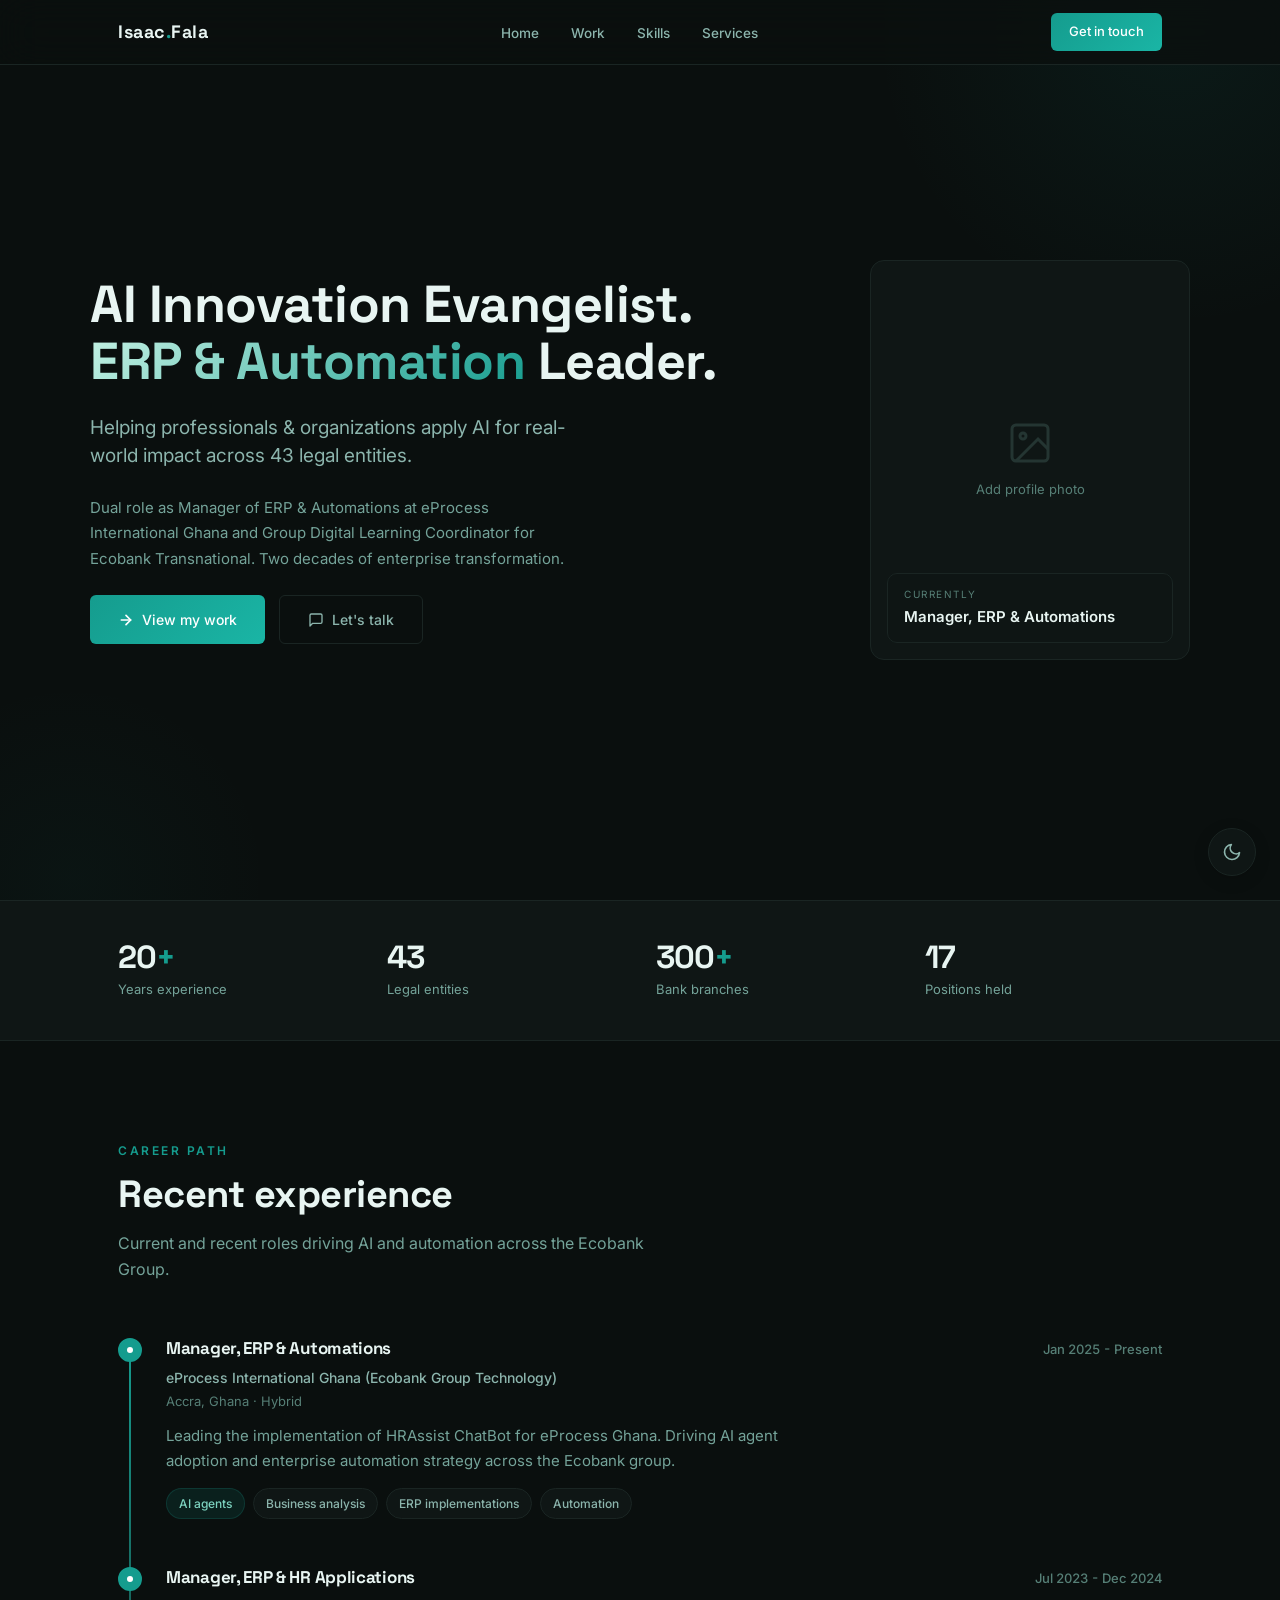
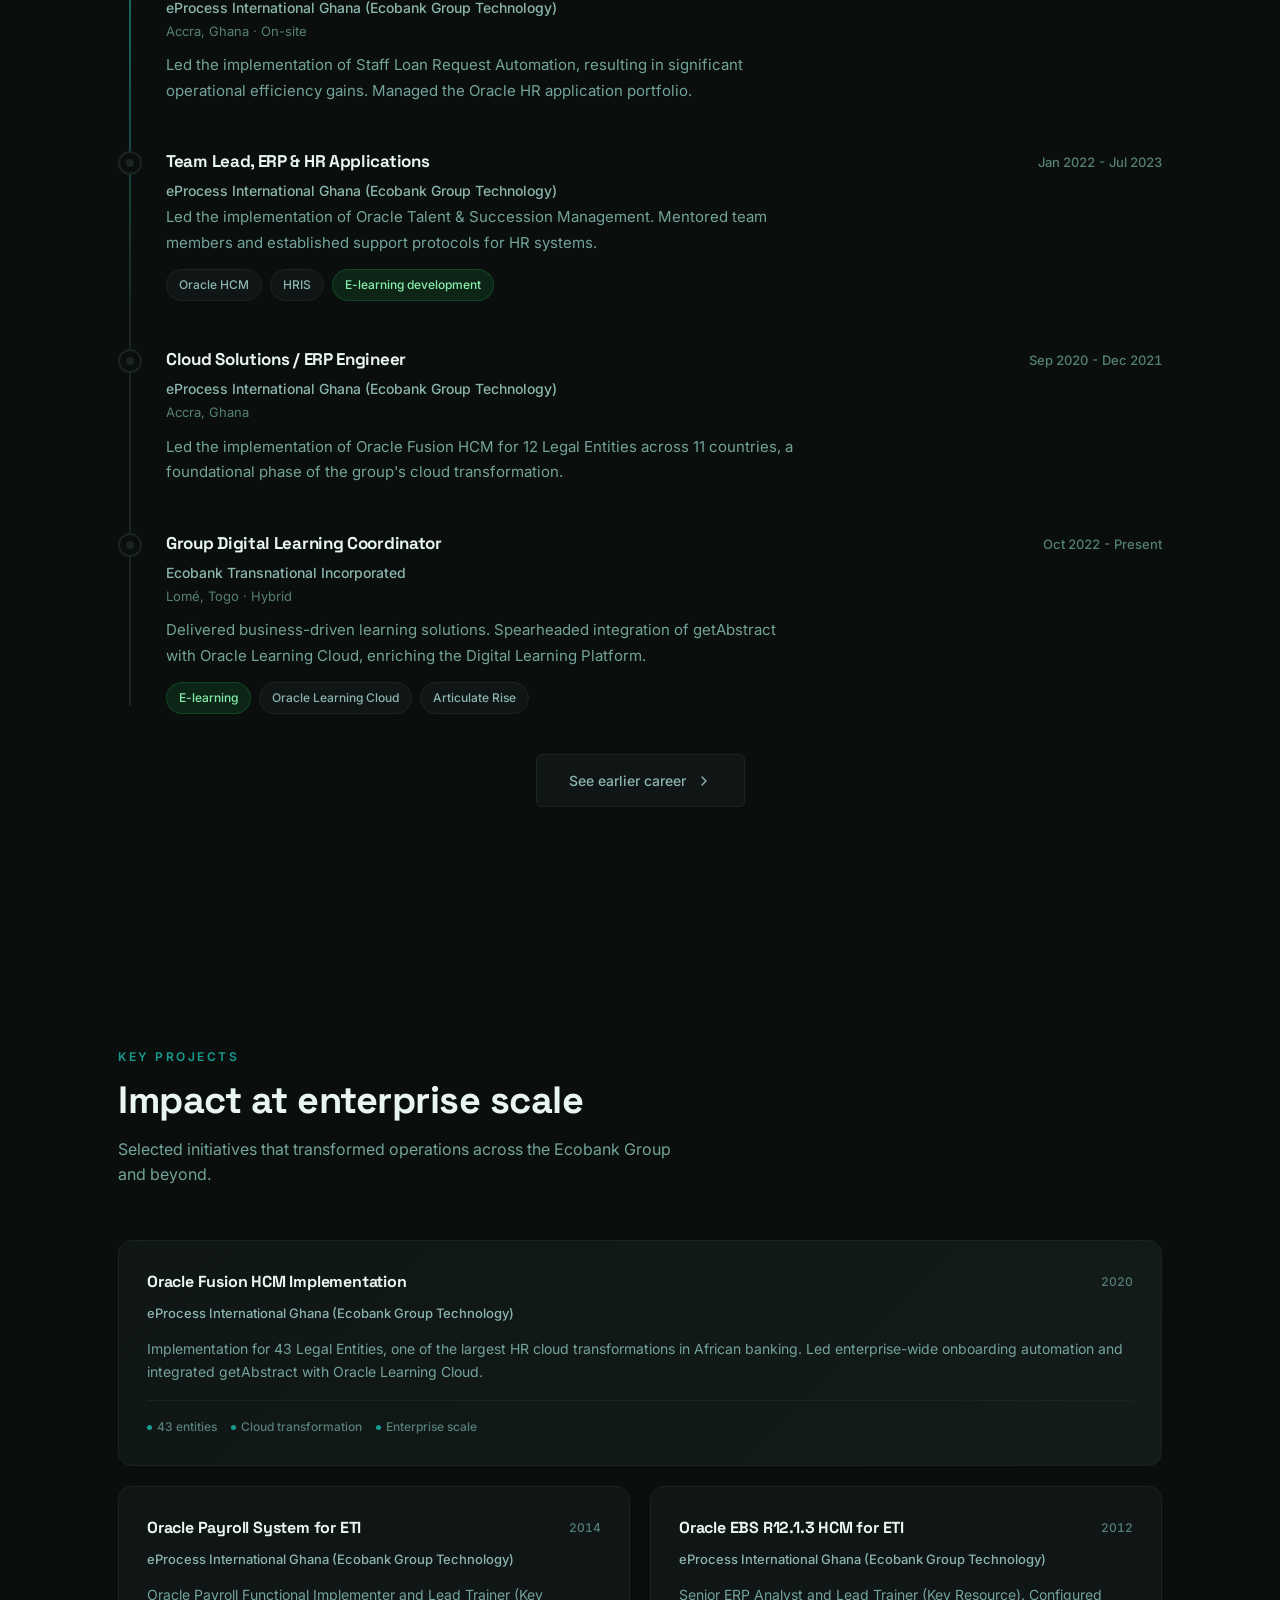
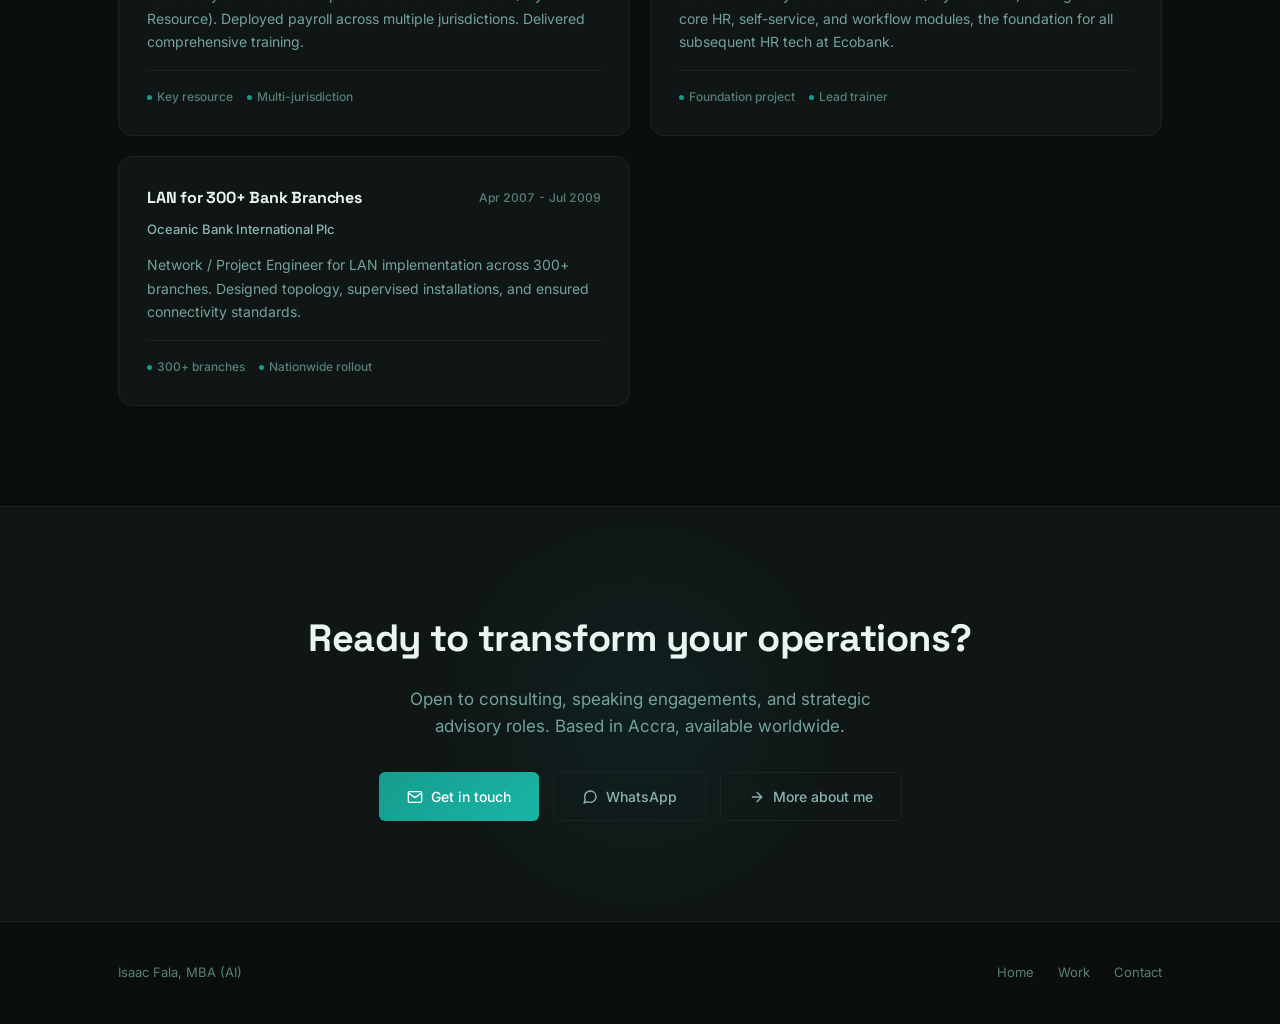
==== index.html @ 9ccac043 "Polish content and design for pitch draft - Reword two LinkedIn-copied skill descriptions into natur" ====
<!DOCTYPE html>
<html lang="en">
<head>
  <meta charset="UTF-8">
  <meta name="viewport" content="width=device-width, initial-scale=1.0">
  <title>Isaac Fala | AI Innovation Evangelist</title>
  <link rel="icon" href="favicon.svg" type="image/svg+xml">
  <!-- Sharing / preview tags (WhatsApp, LinkedIn, etc.) -->
  <meta name="description" content="Isaac Fala — AI Innovation Evangelist and ERP & Automation leader helping professionals and organizations apply AI for real-world impact across 43 legal entities at the Ecobank Group.">
  <meta property="og:type" content="website">
  <meta property="og:title" content="Isaac Fala — AI Innovation Evangelist & ERP Leader">
  <meta property="og:description" content="Two decades of enterprise transformation. Helping professionals and organizations apply AI for real-world impact across the Ecobank Group.">
  <meta property="og:image" content="profile.jpg">
  <meta name="twitter:card" content="summary_large_image">
  <link rel="preconnect" href="https://fonts.googleapis.com">
  <link rel="preconnect" href="https://fonts.gstatic.com" crossorigin>
  <link href="https://fonts.googleapis.com/css2?family=Inter:wght@400;500;600&family=Space+Grotesk:wght@500;600;700&display=swap" rel="stylesheet">
  <link rel="stylesheet" href="styles.css">
</head>
<body class="page-home">
  <!-- THEME TOGGLE -->
  <button class="theme-toggle" id="themeToggle" aria-label="Toggle theme">
    <svg id="moonIcon" viewBox="0 0 24 24" fill="none" stroke="currentColor" stroke-width="2" stroke-linecap="round" stroke-linejoin="round"><path d="M21 12.79A9 9 0 1 1 11.21 3 7 7 0 0 0 21 12.79z"/></svg>
    <svg id="sunIcon" style="display:none" viewBox="0 0 24 24" fill="none" stroke="currentColor" stroke-width="2" stroke-linecap="round" stroke-linejoin="round"><circle cx="12" cy="12" r="5"/><line x1="12" y1="1" x2="12" y2="3"/><line x1="12" y1="21" x2="12" y2="23"/><line x1="4.22" y1="4.22" x2="5.64" y2="5.64"/><line x1="18.36" y1="18.36" x2="19.78" y2="19.78"/><line x1="1" y1="12" x2="3" y2="12"/><line x1="21" y1="12" x2="23" y2="12"/><line x1="4.22" y1="19.78" x2="5.64" y2="18.36"/><line x1="18.36" y1="5.64" x2="19.78" y2="4.22"/></svg>
  </button>
  <!-- NAV -->
  <nav>
    <div class="nav-inner">
      <a href="index.html" class="nav-logo">Isaac<span>.</span>Fala</a>
      <ul class="nav-links" id="navLinks">
        <li><a href="index.html">Home</a></li>
        <li><a href="work.html">Work</a></li>
        <li><a href="work.html#skills">Skills</a></li>
        <li><a href="work.html#services">Services</a></li>
      </ul>
      <a href="mailto:falaisaac@gmail.com" class="nav-cta">Get in touch</a>
        <button class="nav-toggle" id="navToggle" aria-label="Menu" aria-expanded="false" aria-controls="navLinks">
          <svg class="icon-open" viewBox="0 0 24 24" fill="none" stroke="currentColor" stroke-width="2" stroke-linecap="round" stroke-linejoin="round"><line x1="3" y1="6" x2="21" y2="6"/><line x1="3" y1="12" x2="21" y2="12"/><line x1="3" y1="18" x2="21" y2="18"/></svg>
          <svg class="icon-close" viewBox="0 0 24 24" fill="none" stroke="currentColor" stroke-width="2" stroke-linecap="round" stroke-linejoin="round"><line x1="18" y1="6" x2="6" y2="18"/><line x1="6" y1="6" x2="18" y2="18"/></svg>
        </button>
    </div>
  </nav>
  <!-- HERO -->
  <section class="hero" id="about">
    <div class="hero-inner">
      <div class="hero-left">
        <h1>AI Innovation Evangelist.<br><span class="accent">ERP &amp; Automation</span> Leader.</h1>
        <p class="hero-subtitle">Helping professionals &amp; organizations apply AI for real-world impact across 43 legal entities.</p>
        <p class="hero-desc">Dual role as Manager of ERP &amp; Automations at eProcess International Ghana and Group Digital Learning Coordinator for Ecobank Transnational. Two decades of enterprise transformation.</p>
        <div class="hero-cta-row">
          <a href="work.html" class="btn-primary">
            <svg width="16" height="16" viewBox="0 0 24 24" fill="none" stroke="currentColor" stroke-width="2.5" stroke-linecap="round" stroke-linejoin="round"><path d="M5 12h14"/><path d="m12 5 7 7-7 7"/></svg>
            View my work
          </a>
          <a href="mailto:falaisaac@gmail.com" class="btn-secondary">
            <svg width="16" height="16" viewBox="0 0 24 24" fill="none" stroke="currentColor" stroke-width="2" stroke-linecap="round" stroke-linejoin="round"><path d="M21 15a2 2 0 0 1-2 2H7l-4 4V5a2 2 0 0 1 2-2h14a2 2 0 0 1 2 2z"/></svg>
            Let's talk
          </a>
        </div>
      </div>
      <div class="hero-right">
        <div class="hero-img-frame">
          <div class="hero-img-placeholder">
            <svg viewBox="0 0 24 24" fill="none" stroke="currentColor" stroke-width="1.5"><rect x="3" y="3" width="18" height="18" rx="2"/><circle cx="8.5" cy="8.5" r="1.5"/><path d="M21 15l-5-5L5 21"/></svg>
            <span>Add profile photo</span>
          </div>
          <div class="hero-img-badge">
            <div class="label">Currently</div>
            <div class="value">Manager, ERP &amp; Automations</div>
          </div>
        </div>
      </div>
    </div>
  </section>
  <!-- STATS -->
  <div class="stats-strip">
    <div class="stats-inner">
      <div class="stat-item">
        <div class="stat-value">20<span class="plus">+</span></div>
        <div class="stat-label">Years experience</div>
      </div>
      <div class="stat-item">
        <div class="stat-value">43</div>
        <div class="stat-label">Legal entities</div>
      </div>
      <div class="stat-item">
        <div class="stat-value">300<span class="plus">+</span></div>
        <div class="stat-label">Bank branches</div>
      </div>
      <div class="stat-item">
        <div class="stat-value">17</div>
        <div class="stat-label">Positions held</div>
      </div>
    </div>
  </div>
  <!-- EXPERIENCE (First Half) -->
  <section class="section" id="experience">
    <div class="section-header reveal">
      <div class="section-eyebrow">Career Path</div>
      <h2 class="section-title">Recent experience</h2>
      <p class="section-desc">Current and recent roles driving AI and automation across the Ecobank Group.</p>
    </div>
    <div class="timeline-wrap reveal">
      <div class="timeline-line"></div>
      <div class="timeline-item active">
        <div class="timeline-dot"></div>
        <div class="timeline-header">
          <span class="timeline-role">Manager, ERP &amp; Automations</span>
          <span class="timeline-date">Jan 2025 - Present</span>
        </div>
        <div class="timeline-org">eProcess International Ghana (Ecobank Group Technology)</div>
        <div class="timeline-location">Accra, Ghana · Hybrid</div>
        <div class="timeline-body">Leading the implementation of HRAssist ChatBot for eProcess Ghana. Driving AI agent adoption and enterprise automation strategy across the Ecobank group.</div>
        <div class="timeline-tags">
          <span class="tag tag-accent">AI agents</span>
          <span class="tag">Business analysis</span>
          <span class="tag">ERP implementations</span>
          <span class="tag">Automation</span>
        </div>
      </div>
      <div class="timeline-item active">
        <div class="timeline-dot"></div>
        <div class="timeline-header">
          <span class="timeline-role">Manager, ERP &amp; HR Applications</span>
          <span class="timeline-date">Jul 2023 - Dec 2024</span>
        </div>
        <div class="timeline-org">eProcess International Ghana (Ecobank Group Technology)</div>
        <div class="timeline-location">Accra, Ghana · On-site</div>
        <div class="timeline-body">Led the implementation of Staff Loan Request Automation, resulting in significant operational efficiency gains. Managed the Oracle HR application portfolio.</div>
      </div>
      <div class="timeline-item">
        <div class="timeline-dot"></div>
        <div class="timeline-header">
          <span class="timeline-role">Team Lead, ERP &amp; HR Applications</span>
          <span class="timeline-date">Jan 2022 - Jul 2023</span>
        </div>
        <div class="timeline-org">eProcess International Ghana (Ecobank Group Technology)</div>
        <div class="timeline-body">Led the implementation of Oracle Talent &amp; Succession Management. Mentored team members and established support protocols for HR systems.</div>
        <div class="timeline-tags">
          <span class="tag">Oracle HCM</span>
          <span class="tag">HRIS</span>
          <span class="tag tag-green">E-learning development</span>
        </div>
      </div>
      <div class="timeline-item">
        <div class="timeline-dot"></div>
        <div class="timeline-header">
          <span class="timeline-role">Cloud Solutions / ERP Engineer</span>
          <span class="timeline-date">Sep 2020 - Dec 2021</span>
        </div>
        <div class="timeline-org">eProcess International Ghana (Ecobank Group Technology)</div>
        <div class="timeline-location">Accra, Ghana</div>
        <div class="timeline-body">Led the implementation of Oracle Fusion HCM for 12 Legal Entities across 11 countries, a foundational phase of the group's cloud transformation.</div>
      </div>
      <div class="timeline-item">
        <div class="timeline-dot"></div>
        <div class="timeline-header">
          <span class="timeline-role">Group Digital Learning Coordinator</span>
          <span class="timeline-date">Oct 2022 - Present</span>
        </div>
        <div class="timeline-org">Ecobank Transnational Incorporated</div>
        <div class="timeline-location">Lomé, Togo · Hybrid</div>
        <div class="timeline-body">Delivered business-driven learning solutions. Spearheaded integration of getAbstract with Oracle Learning Cloud, enriching the Digital Learning Platform.</div>
        <div class="timeline-tags">
          <span class="tag tag-green">E-learning</span>
          <span class="tag">Oracle Learning Cloud</span>
          <span class="tag">Articulate Rise</span>
        </div>
      </div>
    </div>
    <div class="page-nav">
      <a href="work.html#experience">
        See earlier career
        <svg width="16" height="16" viewBox="0 0 24 24" fill="none" stroke="currentColor" stroke-width="2" stroke-linecap="round" stroke-linejoin="round"><path d="m9 18 6-6-6-6"/></svg>
      </a>
    </div>
  </section>
  <!-- PROJECTS -->
  <section class="section" id="projects">
    <div class="section-header reveal">
      <div class="section-eyebrow">Key Projects</div>
      <h2 class="section-title">Impact at enterprise scale</h2>
      <p class="section-desc">Selected initiatives that transformed operations across the Ecobank Group and beyond.</p>
    </div>
    <div class="projects-grid">
      <div class="project-card featured reveal">
        <div class="project-header">
          <span class="project-title">Oracle Fusion HCM Implementation</span>
          <span class="project-date">2020</span>
        </div>
        <div class="project-org">eProcess International Ghana (Ecobank Group Technology)</div>
        <div class="project-desc">Implementation for 43 Legal Entities, one of the largest HR cloud transformations in African banking. Led enterprise-wide onboarding automation and integrated getAbstract with Oracle Learning Cloud.</div>
        <div class="project-meta">
          <span><span class="project-meta-dot"></span>43 entities</span>
          <span><span class="project-meta-dot"></span>Cloud transformation</span>
          <span><span class="project-meta-dot"></span>Enterprise scale</span>
        </div>
      </div>
      <div class="project-card reveal">
        <div class="project-header">
          <span class="project-title">Oracle Payroll System for ETI</span>
          <span class="project-date">2014</span>
        </div>
        <div class="project-org">eProcess International Ghana (Ecobank Group Technology)</div>
        <div class="project-desc">Oracle Payroll Functional Implementer and Lead Trainer (Key Resource). Deployed payroll across multiple jurisdictions. Delivered comprehensive training.</div>
        <div class="project-meta">
          <span><span class="project-meta-dot"></span>Key resource</span>
          <span><span class="project-meta-dot"></span>Multi-jurisdiction</span>
        </div>
      </div>
      <div class="project-card reveal">
        <div class="project-header">
          <span class="project-title">Oracle EBS R12.1.3 HCM for ETI</span>
          <span class="project-date">2012</span>
        </div>
        <div class="project-org">eProcess International Ghana (Ecobank Group Technology)</div>
        <div class="project-desc">Senior ERP Analyst and Lead Trainer (Key Resource). Configured core HR, self-service, and workflow modules, the foundation for all subsequent HR tech at Ecobank.</div>
        <div class="project-meta">
          <span><span class="project-meta-dot"></span>Foundation project</span>
          <span><span class="project-meta-dot"></span>Lead trainer</span>
        </div>
      </div>
      <div class="project-card reveal">
        <div class="project-header">
          <span class="project-title">LAN for 300+ Bank Branches</span>
          <span class="project-date">Apr 2007 - Jul 2009</span>
        </div>
        <div class="project-org">Oceanic Bank International Plc</div>
        <div class="project-desc">Network / Project Engineer for LAN implementation across 300+ branches. Designed topology, supervised installations, and ensured connectivity standards.</div>
        <div class="project-meta">
          <span><span class="project-meta-dot"></span>300+ branches</span>
          <span><span class="project-meta-dot"></span>Nationwide rollout</span>
        </div>
      </div>
    </div>
  </section>
  <!-- CTA -->
  <section class="cta-section" id="contact">
    <div class="cta-inner">
      <h2 class="cta-title reveal">Ready to transform your operations?</h2>
      <p class="cta-desc reveal">Open to consulting, speaking engagements, and strategic advisory roles. Based in Accra, available worldwide.</p>
      <div class="hero-cta-row" style="justify-content: center;">
        <a href="mailto:falaisaac@gmail.com" class="btn-primary reveal">
          <svg width="16" height="16" viewBox="0 0 24 24" fill="none" stroke="currentColor" stroke-width="2" stroke-linecap="round" stroke-linejoin="round"><path d="M4 4h16c1.1 0 2 .9 2 2v12c0 1.1-.9 2-2 2H4c-1.1 0-2-.9-2-2V6c0-1.1.9-2 2-2z"/><polyline points="22,6 12,13 2,6"/></svg>
          Get in touch
        </a>
        <a href="https://wa.me/233542751938" target="_blank" rel="noopener" class="btn-secondary reveal">
          <svg width="16" height="16" viewBox="0 0 24 24" fill="none" stroke="currentColor" stroke-width="2" stroke-linecap="round" stroke-linejoin="round"><path d="M21 11.5a8.38 8.38 0 0 1-.9 3.8 8.5 8.5 0 0 1-7.6 4.7 8.38 8.38 0 0 1-3.8-.9L3 21l1.9-5.7a8.38 8.38 0 0 1-.9-3.8 8.5 8.5 0 0 1 4.7-7.6 8.38 8.38 0 0 1 3.8-.9h.5a8.48 8.48 0 0 1 8 8v.5z"/></svg>
          WhatsApp
        </a>
        <a href="work.html" class="btn-secondary reveal">
          <svg width="16" height="16" viewBox="0 0 24 24" fill="none" stroke="currentColor" stroke-width="2" stroke-linecap="round" stroke-linejoin="round"><path d="M5 12h14"/><path d="m12 5 7 7-7 7"/></svg>
          More about me
        </a>
      </div>
    </div>
  </section>
  <!-- FOOTER -->
  <footer>
    <span>Isaac Fala, MBA (AI)</span>
    <div class="footer-links">
      <a href="index.html">Home</a>
      <a href="work.html">Work</a>
      <a href="mailto:falaisaac@gmail.com">Contact</a>
    </div>
  </footer>
  <script>
    // Theme toggle
    const themeToggle = document.getElementById('themeToggle');
    const moonIcon = document.getElementById('moonIcon');
    const sunIcon = document.getElementById('sunIcon');
    const savedTheme = localStorage.getItem('theme') || 'dark';
    document.documentElement.setAttribute('data-theme', savedTheme);
    if (savedTheme === 'light') {
      moonIcon.style.display = 'none';
      sunIcon.style.display = 'block';
    }
    themeToggle.addEventListener('click', () => {
      const current = document.documentElement.getAttribute('data-theme');
      const next = current === 'dark' ? 'light' : 'dark';
      document.documentElement.setAttribute('data-theme', next);
      localStorage.setItem('theme', next);
      if (next === 'light') {
        moonIcon.style.display = 'none';
        sunIcon.style.display = 'block';
      } else {
        moonIcon.style.display = 'block';
        sunIcon.style.display = 'none';
      }
    });
    // Mobile menu toggle
    const navToggle = document.getElementById('navToggle');
    const navLinks = document.getElementById('navLinks');
    navToggle.addEventListener('click', () => {
      const open = navLinks.classList.toggle('open');
      navToggle.setAttribute('aria-expanded', open ? 'true' : 'false');
    });
    // Close the menu after tapping a link
    navLinks.querySelectorAll('a').forEach(a => a.addEventListener('click', () => {
      navLinks.classList.remove('open');
      navToggle.setAttribute('aria-expanded', 'false');
    }));
    // Scroll reveal
    const observer = new IntersectionObserver((entries) => {
      entries.forEach(entry => { if (entry.isIntersecting) entry.target.classList.add('visible'); });
    }, { threshold: 0.1, rootMargin: '0px 0px -40px 0px' });
    document.querySelectorAll('.reveal').forEach(el => observer.observe(el));
  </script>
</body>
</html>
---- styles.css ----
/* =========================================================
   Isaac Fala Portfolio — shared stylesheet
   Linked by both index.html and work.html.
   Page-specific differences are scoped with the body classes
   .page-home and .page-work.
   ========================================================= */

/* ----- Heading font ----------------------------------------
   Headings use 'Space Grotesk', loaded reliably from Google
   Fonts via the <link> in each page's <head>. Falls back to
   Inter, then the system sans-serif, if it ever fails to load. */

:root {
  --bg: #0a0f0e;
  --surface: #0f1615;
  --surface-elevated: #131c1a;
  --border: #1a2523;
  --border-hover: #243330;
  --text-primary: #e8f5f2;
  --text-secondary: #8cb5ad;
  --text-tertiary: #74a399;
  --text-muted: #567f76;
  --accent: #159C8E;
  --accent-light: #C5F2E4;
  --accent-soft: rgba(21, 156, 142, 0.12);
  --accent-glow: rgba(21, 156, 142, 0.08);
  --green: #22c55e;
  --green-soft: rgba(34, 197, 94, 0.12);
  --radius-sm: 6px;
  --radius-md: 10px;
  --radius-lg: 14px;
  --transition: 200ms cubic-bezier(0.4, 0, 0.2, 1);
}
[data-theme="light"] {
  --bg: #f5f7f6;
  --surface: #ffffff;
  --surface-elevated: #f0f4f3;
  --border: #d5e0dd;
  --border-hover: #b8ccc7;
  --text-primary: #0d1f1c;
  --text-secondary: #3a5c55;
  --text-tertiary: #5a8a80;
  --text-muted: #8cb5ad;
  --accent: #0d7a6e;
  --accent-light: #159C8E;
  --accent-soft: rgba(13, 122, 110, 0.08);
  --accent-glow: rgba(13, 122, 110, 0.06);
  --green: #16a34a;
  --green-soft: rgba(22, 163, 74, 0.08);
}
* { margin: 0; padding: 0; box-sizing: border-box; }
html { scroll-behavior: smooth; }
body {
  font-family: 'Inter', -apple-system, BlinkMacSystemFont, sans-serif;
  background: var(--bg);
  color: var(--text-primary);
  line-height: 1.65;
  -webkit-font-smoothing: antialiased;
  overflow-x: hidden;
  transition: background var(--transition), color var(--transition);
}

/* ===== THEME TOGGLE ===== */
.theme-toggle {
  position: fixed;
  bottom: 24px;
  right: 24px;
  z-index: 200;
  width: 48px;
  height: 48px;
  border-radius: 50%;
  background: var(--surface);
  border: 1px solid var(--border);
  color: var(--text-secondary);
  cursor: pointer;
  display: flex;
  align-items: center;
  justify-content: center;
  transition: all var(--transition);
  box-shadow: 0 4px 16px rgba(0,0,0,0.15);
}
.theme-toggle:hover {
  border-color: var(--accent);
  color: var(--accent);
  transform: scale(1.05);
}
.theme-toggle svg { width: 20px; height: 20px; }

/* ===== NAV ===== */
nav {
  position: fixed;
  top: 0; left: 0; right: 0;
  z-index: 100;
  backdrop-filter: blur(20px);
  background: rgba(10, 15, 14, 0.8);
  border-bottom: 1px solid var(--border);
  transition: background var(--transition), border-color var(--transition);
}
[data-theme="light"] nav { background: rgba(245, 247, 246, 0.85); }
.nav-inner {
  max-width: 1100px;
  margin: 0 auto;
  padding: 0 28px;
  height: 64px;
  display: flex;
  align-items: center;
  justify-content: space-between;
}
.nav-logo {
  font-family: 'Space Grotesk', 'Inter', sans-serif;
  font-weight: 700;
  font-size: 18px;
  letter-spacing: 0.5px;
  color: var(--text-primary);
  text-decoration: none;
}
.nav-logo span { color: var(--accent); }
.nav-links {
  display: flex;
  gap: 32px;
  list-style: none;
}
.nav-links a {
  font-size: 13.5px;
  font-weight: 500;
  color: var(--text-secondary);
  text-decoration: none;
  transition: color var(--transition);
  position: relative;
}
.nav-links a:hover { color: var(--text-primary); }
.nav-links a::after {
  content: '';
  position: absolute;
  bottom: -4px; left: 0;
  width: 0; height: 1.5px;
  background: var(--accent);
  transition: width var(--transition);
}
.nav-links a:hover::after { width: 100%; }
.nav-cta {
  padding: 8px 18px;
  border-radius: var(--radius-sm);
  background: linear-gradient(135deg, var(--accent) 0%, #1ab5a5 100%);
  color: white;
  font-size: 13px;
  font-weight: 500;
  text-decoration: none;
  transition: all var(--transition);
  border: none;
  cursor: pointer;
}
.nav-cta:hover {
  transform: translateY(-1px);
  box-shadow: 0 4px 16px rgba(21, 156, 142, 0.3);
}
/* Hamburger button — hidden on desktop, shown on mobile */
.nav-toggle {
  display: none;
  width: 40px;
  height: 40px;
  border-radius: var(--radius-sm);
  background: transparent;
  border: 1px solid var(--border);
  color: var(--text-secondary);
  cursor: pointer;
  align-items: center;
  justify-content: center;
  transition: all var(--transition);
}
.nav-toggle:hover { border-color: var(--accent); color: var(--accent); }
.nav-toggle svg { width: 20px; height: 20px; }
.nav-toggle .icon-close { display: none; }
.nav-toggle[aria-expanded="true"] .icon-open { display: none; }
.nav-toggle[aria-expanded="true"] .icon-close { display: block; }

/* ===== HERO (home only) ===== */
.hero {
  min-height: 100vh;
  display: flex;
  align-items: center;
  padding: 100px 28px 80px;
  position: relative;
  overflow: hidden;
}
.hero::before {
  content: '';
  position: absolute;
  top: -30%; right: -15%;
  width: 600px; height: 600px;
  background: radial-gradient(circle, var(--accent-glow) 0%, transparent 70%);
  pointer-events: none;
}
.hero::after {
  content: '';
  position: absolute;
  bottom: -20%; left: -10%;
  width: 400px; height: 400px;
  background: radial-gradient(circle, rgba(21,156,142,0.04) 0%, transparent 70%);
  pointer-events: none;
}
.hero-inner {
  max-width: 1100px;
  margin: 0 auto;
  width: 100%;
  display: grid;
  grid-template-columns: 1fr 320px;
  gap: 64px;
  align-items: center;
  position: relative;
  z-index: 1;
}
.hero-left {
  display: flex;
  flex-direction: column;
  gap: 24px;
  min-width: 0;
}
.hero h1 {
  font-family: 'Space Grotesk', 'Inter', sans-serif;
  font-size: clamp(32px, 4.5vw, 52px);
  font-weight: 700;
  line-height: 1.1;
  letter-spacing: -0.5px;
  color: var(--text-primary);
  word-break: break-word;
}
.hero h1 .accent {
  background: linear-gradient(135deg, var(--accent-light) 0%, var(--accent) 100%);
  -webkit-background-clip: text;
  -webkit-text-fill-color: transparent;
  background-clip: text;
}
.hero-subtitle {
  font-size: clamp(16px, 1.8vw, 19px);
  color: var(--text-secondary);
  font-weight: 400;
  line-height: 1.5;
  max-width: 480px;
}
.hero-desc {
  font-size: 15px;
  color: var(--text-tertiary);
  line-height: 1.7;
  max-width: 480px;
}
.hero-cta-row {
  display: flex;
  gap: 14px;
  flex-wrap: wrap;
}
.hero-right {
  position: relative;
  flex-shrink: 0;
}
.hero-img-frame {
  width: 320px;
  height: 400px;
  border-radius: var(--radius-lg);
  overflow: hidden;
  border: 1px solid var(--border);
  background: var(--surface);
  position: relative;
  flex-shrink: 0;
}
.hero-img-frame img {
  width: 100%;
  height: 100%;
  object-fit: cover;
  display: block;
}
.hero-img-placeholder {
  width: 100%;
  height: 100%;
  display: flex;
  flex-direction: column;
  align-items: center;
  justify-content: center;
  gap: 12px;
  color: var(--text-muted);
  font-size: 13px;
}
.hero-img-placeholder svg { width: 48px; height: 48px; opacity: 0.3; }
.hero-img-badge {
  position: absolute;
  bottom: 16px; left: 16px; right: 16px;
  padding: 12px 16px;
  background: rgba(15, 22, 21, 0.95);
  backdrop-filter: blur(12px);
  border: 1px solid var(--border);
  border-radius: var(--radius-md);
}
[data-theme="light"] .hero-img-badge { background: rgba(255, 255, 255, 0.95); }
.hero-img-badge .label {
  font-size: 10px;
  color: var(--text-muted);
  text-transform: uppercase;
  letter-spacing: 1.5px;
  margin-bottom: 3px;
}
.hero-img-badge .value {
  font-size: 15px;
  font-weight: 600;
  color: var(--text-primary);
}

/* ===== BUTTONS (shared) ===== */
.btn-primary {
  padding: 12px 28px;
  border-radius: var(--radius-sm);
  background: linear-gradient(135deg, var(--accent) 0%, #1ab5a5 100%);
  color: white;
  font-size: 14px;
  font-weight: 500;
  text-decoration: none;
  border: none;
  cursor: pointer;
  transition: all var(--transition);
  display: inline-flex;
  align-items: center;
  gap: 8px;
}
.btn-primary:hover {
  transform: translateY(-2px);
  box-shadow: 0 8px 24px rgba(21, 156, 142, 0.25);
}
.btn-secondary {
  padding: 12px 28px;
  border-radius: var(--radius-sm);
  background: transparent;
  color: var(--text-secondary);
  font-size: 14px;
  font-weight: 500;
  text-decoration: none;
  border: 1px solid var(--border);
  cursor: pointer;
  transition: all var(--transition);
  display: inline-flex;
  align-items: center;
  gap: 8px;
}
.btn-secondary:hover {
  border-color: var(--border-hover);
  color: var(--text-primary);
  background: var(--surface);
}

/* ===== STATS STRIP (home only) ===== */
.stats-strip {
  background: var(--surface);
  border-top: 1px solid var(--border);
  border-bottom: 1px solid var(--border);
}
.stats-inner {
  max-width: 1100px;
  margin: 0 auto;
  padding: 40px 28px;
  display: grid;
  grid-template-columns: repeat(4, 1fr);
  gap: 32px;
}
.stat-item {
  display: flex;
  flex-direction: column;
  gap: 6px;
}
.stat-value {
  font-family: 'Space Grotesk', 'Inter', sans-serif;
  font-size: 32px;
  font-weight: 700;
  color: var(--text-primary);
  letter-spacing: -1px;
  line-height: 1;
}
.stat-value .plus { color: var(--accent); }
.stat-label {
  font-size: 13px;
  color: var(--text-tertiary);
  font-weight: 400;
}

/* ===== SECTIONS (shared base) ===== */
.section {
  max-width: 1100px;
  margin: 0 auto;
  padding: 100px 28px;
}
.section-header { margin-bottom: 52px; }
.section-eyebrow {
  font-size: 12px;
  font-weight: 600;
  text-transform: uppercase;
  letter-spacing: 2.5px;
  color: var(--accent);
  margin-bottom: 12px;
}
.section-title {
  font-family: 'Space Grotesk', 'Inter', sans-serif;
  font-size: clamp(26px, 3.2vw, 38px);
  font-weight: 700;
  letter-spacing: -0.5px;
  line-height: 1.15;
  color: var(--text-primary);
}
.section-desc {
  font-size: 16px;
  color: var(--text-tertiary);
  margin-top: 14px;
  max-width: 560px;
  line-height: 1.6;
}
/* Work page uses slightly tighter section spacing/sizing */
.page-work .section { padding: 80px 28px; }
.page-work .section-header { margin-bottom: 48px; }
.page-work .section-title { font-size: clamp(24px, 3vw, 34px); }
.page-work .section-desc { margin-top: 12px; }

/* ===== CONTINUATION HEADER (work only) ===== */
.continuation-header {
  padding: 100px 28px 0;
  max-width: 1100px;
  margin: 0 auto;
}
.page-indicator {
  display: inline-flex;
  align-items: center;
  gap: 8px;
  font-size: 12px;
  color: var(--text-muted);
  text-transform: uppercase;
  letter-spacing: 2px;
  margin-bottom: 16px;
}
.page-indicator::before {
  content: '';
  width: 24px;
  height: 1px;
  background: var(--accent);
}

/* ===== TIMELINE (shared) ===== */
.timeline-wrap { position: relative; }
.timeline-line {
  position: absolute;
  left: 11px;
  top: 8px;
  bottom: 8px;
  width: 2px;
  background: linear-gradient(to bottom, var(--accent) 0%, var(--border) 60%);
  border-radius: 2px;
}
.timeline-item {
  position: relative;
  padding-left: 48px;
  padding-bottom: 44px;
}
.timeline-item:last-child { padding-bottom: 0; }
.timeline-dot {
  position: absolute;
  left: 0;
  top: 4px;
  width: 24px;
  height: 24px;
  border-radius: 50%;
  background: var(--bg);
  border: 2px solid var(--border);
  display: flex;
  align-items: center;
  justify-content: center;
  transition: all var(--transition);
  z-index: 2;
}
.timeline-dot::after {
  content: '';
  width: 8px; height: 8px;
  border-radius: 50%;
  background: var(--border);
  transition: all var(--transition);
}
.timeline-item:hover .timeline-dot {
  border-color: var(--accent);
  box-shadow: 0 0 0 4px var(--accent-soft);
}
.timeline-item:hover .timeline-dot::after { background: var(--accent); }
.timeline-item.active .timeline-dot {
  border-color: var(--accent);
  background: var(--accent);
}
.timeline-item.active .timeline-dot::after {
  background: white;
  width: 6px; height: 6px;
}
.timeline-header {
  display: flex;
  align-items: baseline;
  justify-content: space-between;
  flex-wrap: wrap;
  gap: 6px;
  margin-bottom: 4px;
}
.timeline-role {
  font-family: 'Space Grotesk', 'Inter', sans-serif;
  font-size: 17px;
  font-weight: 700;
  color: var(--text-primary);
  letter-spacing: -0.3px;
}
.timeline-date {
  font-size: 13px;
  color: var(--text-muted);
  font-variant-numeric: tabular-nums;
  font-weight: 500;
  white-space: nowrap;
}
.timeline-org {
  font-size: 14px;
  color: var(--text-secondary);
  font-weight: 500;
  margin-bottom: 2px;
}
.timeline-location {
  font-size: 13px;
  color: var(--text-muted);
  margin-bottom: 10px;
}
.timeline-body {
  font-size: 15px;
  color: var(--text-tertiary);
  line-height: 1.7;
  max-width: 640px;
}
.timeline-tags {
  display: flex;
  flex-wrap: wrap;
  gap: 8px;
  margin-top: 14px;
}
.tag {
  padding: 5px 12px;
  border-radius: 100px;
  font-size: 12px;
  font-weight: 500;
  color: var(--text-secondary);
  background: var(--surface);
  border: 1px solid var(--border);
  transition: all var(--transition);
}
.tag:hover {
  border-color: var(--border-hover);
  color: var(--text-primary);
  background: var(--surface-elevated);
}
.tag-accent {
  background: var(--accent-soft);
  border-color: rgba(21,156,142,0.2);
  color: #7dd3c0;
}
[data-theme="light"] .tag-accent { color: #0d7a6e; }
.tag-green {
  background: var(--green-soft);
  border-color: rgba(34,197,94,0.2);
  color: #86efac;
}
[data-theme="light"] .tag-green { color: #16a34a; }

/* ===== PROJECTS (home only) ===== */
.projects-grid {
  display: grid;
  grid-template-columns: repeat(2, 1fr);
  gap: 20px;
}
.project-card {
  background: var(--surface);
  border: 1px solid var(--border);
  border-radius: var(--radius-lg);
  padding: 28px;
  transition: all var(--transition);
  position: relative;
  overflow: hidden;
}
.project-card::before {
  content: '';
  position: absolute;
  top: 0; left: 0; right: 0;
  height: 2px;
  background: linear-gradient(90deg, var(--accent), transparent);
  opacity: 0;
  transition: opacity var(--transition);
}
.project-card:hover {
  border-color: var(--border-hover);
  transform: translateY(-3px);
  box-shadow: 0 12px 40px rgba(0,0,0,0.3);
}
[data-theme="light"] .project-card:hover { box-shadow: 0 12px 40px rgba(0,0,0,0.08); }
.project-card:hover::before { opacity: 1; }
.project-card.featured {
  grid-column: span 2;
  background: linear-gradient(135deg, var(--surface) 0%, var(--surface-elevated) 100%);
}
.project-header {
  display: flex;
  align-items: center;
  justify-content: space-between;
  margin-bottom: 8px;
}
.project-title {
  font-family: 'Space Grotesk', 'Inter', sans-serif;
  font-size: 16px;
  font-weight: 700;
  color: var(--text-primary);
  letter-spacing: -0.2px;
}
.project-date {
  font-size: 12px;
  color: var(--text-muted);
  font-variant-numeric: tabular-nums;
  font-weight: 500;
  white-space: nowrap;
}
.project-org {
  font-size: 13px;
  color: var(--text-secondary);
  margin-bottom: 12px;
  font-weight: 500;
}
.project-desc {
  font-size: 14px;
  color: var(--text-tertiary);
  line-height: 1.7;
}
.project-meta {
  display: flex;
  gap: 14px;
  margin-top: 16px;
  padding-top: 16px;
  border-top: 1px solid var(--border);
}
.project-meta span {
  font-size: 12px;
  color: var(--text-muted);
  font-weight: 500;
  display: flex;
  align-items: center;
  gap: 5px;
}
.project-meta-dot {
  width: 5px; height: 5px;
  border-radius: 50%;
  background: var(--accent);
}

/* ===== SKILLS (work only) ===== */
.skills-grid {
  display: grid;
  grid-template-columns: repeat(3, 1fr);
  gap: 20px;
}
.skill-card {
  background: var(--surface);
  border: 1px solid var(--border);
  border-radius: var(--radius-lg);
  padding: 28px;
  transition: all var(--transition);
}
.skill-card:hover {
  border-color: var(--border-hover);
  background: var(--surface-elevated);
  transform: translateY(-2px);
}
.skill-icon {
  width: 40px; height: 40px;
  border-radius: var(--radius-sm);
  background: var(--accent-soft);
  display: flex;
  align-items: center;
  justify-content: center;
  margin-bottom: 16px;
}
.skill-icon svg { width: 20px; height: 20px; color: var(--accent); }
.skill-title {
  font-family: 'Space Grotesk', 'Inter', sans-serif;
  font-size: 15px;
  font-weight: 700;
  color: var(--text-primary);
  margin-bottom: 8px;
  letter-spacing: -0.2px;
}
.skill-desc {
  font-size: 13.5px;
  color: var(--text-tertiary);
  line-height: 1.6;
}

/* ===== SERVICES (work only) ===== */
.services-grid {
  display: grid;
  grid-template-columns: repeat(3, 1fr);
  gap: 20px;
}
.service-card {
  background: var(--surface);
  border: 1px solid var(--border);
  border-radius: var(--radius-lg);
  padding: 32px;
  text-align: center;
  transition: all var(--transition);
  cursor: default;
}
.service-card:hover {
  border-color: var(--accent);
  background: var(--surface-elevated);
  transform: translateY(-3px);
}
.service-icon {
  width: 48px; height: 48px;
  border-radius: var(--radius-md);
  background: var(--accent-soft);
  display: flex;
  align-items: center;
  justify-content: center;
  margin: 0 auto 18px;
}
.service-icon svg { width: 22px; height: 22px; color: var(--accent); }
.service-name {
  font-family: 'Space Grotesk', 'Inter', sans-serif;
  font-size: 15px;
  font-weight: 700;
  color: var(--text-primary);
  margin-bottom: 6px;
}
.service-desc {
  font-size: 13px;
  color: var(--text-tertiary);
  line-height: 1.5;
}

/* ===== EDUCATION (work only) ===== */
.edu-grid {
  display: grid;
  grid-template-columns: repeat(2, 1fr);
  gap: 20px;
}
.edu-card {
  background: var(--surface);
  border: 1px solid var(--border);
  border-radius: var(--radius-lg);
  padding: 28px;
  display: flex;
  gap: 18px;
  align-items: flex-start;
  transition: all var(--transition);
}
.edu-card:hover {
  border-color: var(--border-hover);
  background: var(--surface-elevated);
}
.edu-icon {
  width: 44px; height: 44px;
  border-radius: var(--radius-sm);
  background: var(--green-soft);
  display: flex;
  align-items: center;
  justify-content: center;
  flex-shrink: 0;
}
.edu-icon svg { width: 20px; height: 20px; color: var(--green); }
.edu-title {
  font-family: 'Space Grotesk', 'Inter', sans-serif;
  font-size: 15px;
  font-weight: 700;
  color: var(--text-primary);
  margin-bottom: 4px;
  letter-spacing: -0.2px;
}
.edu-school {
  font-size: 13.5px;
  color: var(--text-secondary);
  font-weight: 500;
  margin-bottom: 6px;
}
.edu-detail {
  font-size: 13px;
  color: var(--text-tertiary);
  line-height: 1.5;
}

/* ===== CTA (shared) ===== */
.cta-section {
  background: var(--surface);
  border-top: 1px solid var(--border);
  border-bottom: 1px solid var(--border);
  position: relative;
  overflow: hidden;
}
.cta-section::before {
  content: '';
  position: absolute;
  top: 50%; left: 50%;
  transform: translate(-50%, -50%);
  width: 500px; height: 500px;
  background: radial-gradient(circle, var(--accent-glow) 0%, transparent 60%);
  pointer-events: none;
}
.cta-inner {
  max-width: 1100px;
  margin: 0 auto;
  padding: 100px 28px;
  text-align: center;
  position: relative;
  z-index: 1;
}
.cta-title {
  font-family: 'Space Grotesk', 'Inter', sans-serif;
  font-size: clamp(26px, 3.2vw, 38px);
  font-weight: 700;
  letter-spacing: -0.5px;
  margin-bottom: 16px;
}
.cta-desc {
  font-size: 17px;
  color: var(--text-tertiary);
  max-width: 480px;
  margin: 0 auto 32px;
  line-height: 1.6;
}

/* ===== FOOTER (shared) ===== */
footer {
  max-width: 1100px;
  margin: 0 auto;
  padding: 40px 28px;
  display: flex;
  justify-content: space-between;
  align-items: center;
  font-size: 13px;
  color: var(--text-muted);
}
.footer-links {
  display: flex;
  gap: 24px;
}
.footer-links a {
  color: var(--text-muted);
  text-decoration: none;
  transition: color var(--transition);
}
.footer-links a:hover { color: var(--text-secondary); }

/* ===== PAGE NAV LINK (shared base = home) ===== */
.page-nav {
  text-align: center;
  padding: 40px 28px;
}
.page-nav a {
  display: inline-flex;
  align-items: center;
  gap: 10px;
  padding: 14px 32px;
  border-radius: var(--radius-sm);
  background: var(--surface);
  border: 1px solid var(--border);
  color: var(--text-secondary);
  font-size: 14px;
  font-weight: 500;
  text-decoration: none;
  transition: all var(--transition);
}
.page-nav a:hover {
  border-color: var(--accent);
  color: var(--accent);
  transform: translateY(-2px);
}
/* Work page positions its bottom page-nav differently */
.page-work .page-nav {
  padding: 0 28px 60px;
  max-width: 1100px;
  margin: 0 auto;
}

/* ===== SCROLL REVEAL (shared) ===== */
.reveal {
  opacity: 0;
  transform: translateY(24px);
  transition: opacity 600ms cubic-bezier(0.4, 0, 0.2, 1), transform 600ms cubic-bezier(0.4, 0, 0.2, 1);
}
.reveal.visible {
  opacity: 1;
  transform: translateY(0);
}

/* ===== RESPONSIVE ===== */
@media (max-width: 900px) {
  /* home */
  .hero-inner { grid-template-columns: 1fr; gap: 40px; text-align: center; }
  .hero-right { order: -1; margin: 0 auto; }
  .hero-img-frame { width: 280px; height: 350px; margin: 0 auto; }
  .hero-left { align-items: center; }
  .hero-subtitle, .hero-desc { max-width: 100%; }
  .stats-inner { grid-template-columns: repeat(2, 1fr); }
  .projects-grid { grid-template-columns: 1fr; }
  .project-card.featured { grid-column: span 1; }
  /* work */
  .skills-grid { grid-template-columns: repeat(2, 1fr); }
  .services-grid { grid-template-columns: repeat(2, 1fr); }
  .edu-grid { grid-template-columns: 1fr; }
}
@media (max-width: 600px) {
  /* mobile nav */
  .nav-toggle { display: inline-flex; }
  .nav-links {
    position: absolute;
    top: 64px; left: 0; right: 0;
    flex-direction: column;
    gap: 0;
    background: var(--bg);
    border-bottom: 1px solid var(--border);
    padding: 8px 0;
    display: none;
  }
  .nav-links.open { display: flex; }
  .nav-links li { width: 100%; }
  .nav-links a {
    display: block;
    padding: 14px 28px;
    font-size: 15px;
  }
  .nav-links a::after { display: none; }

  /* home */
  .stats-inner { grid-template-columns: 1fr 1fr; gap: 24px; }
  .section { padding: 64px 20px; }
  .hero { padding: 100px 20px 60px; }
  .hero-img-frame { width: 240px; height: 300px; }

  /* work */
  .page-work .section { padding: 60px 20px; }
  .continuation-header { padding: 90px 20px 0; }
  .skills-grid { grid-template-columns: 1fr; }
  .services-grid { grid-template-columns: 1fr; }

  /* shared */
  .timeline-header { flex-direction: column; gap: 2px; }
  footer { flex-direction: column; gap: 16px; text-align: center; }
  .theme-toggle { bottom: 16px; right: 16px; width: 44px; height: 44px; }
}
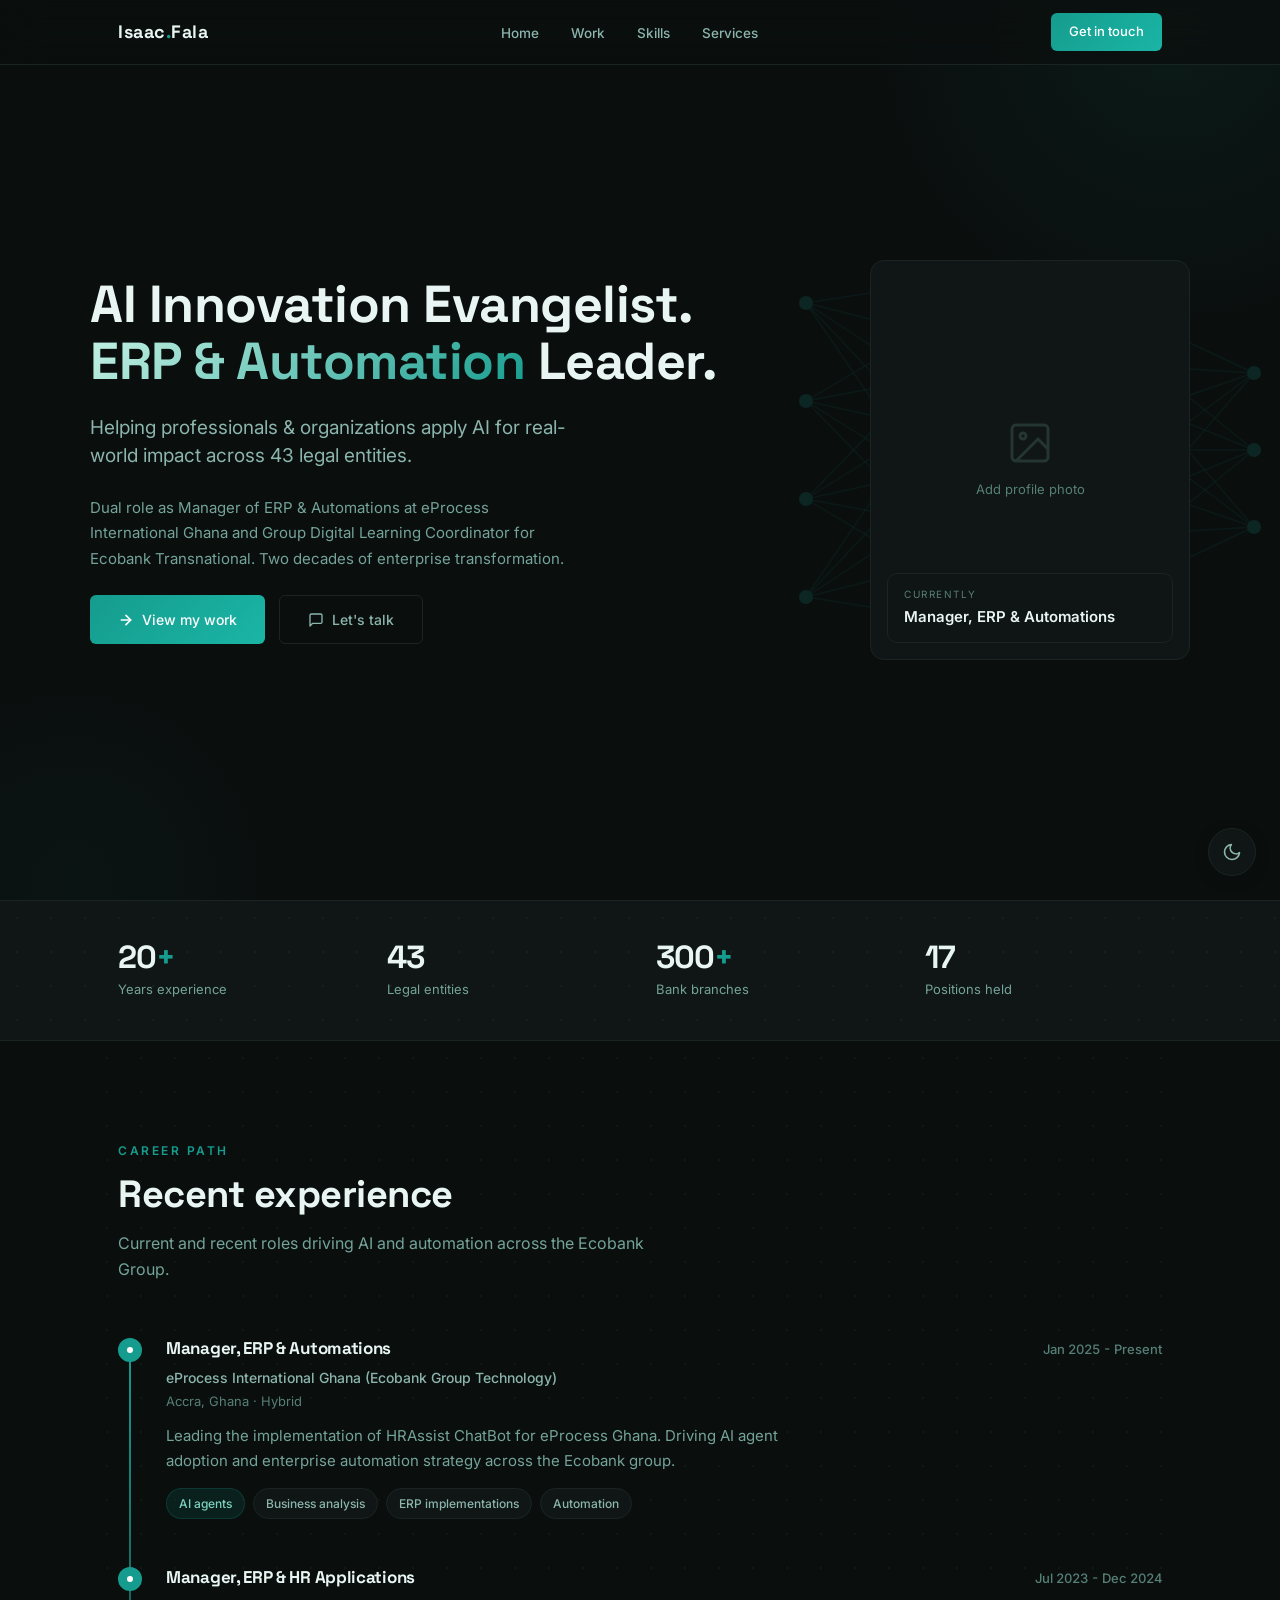
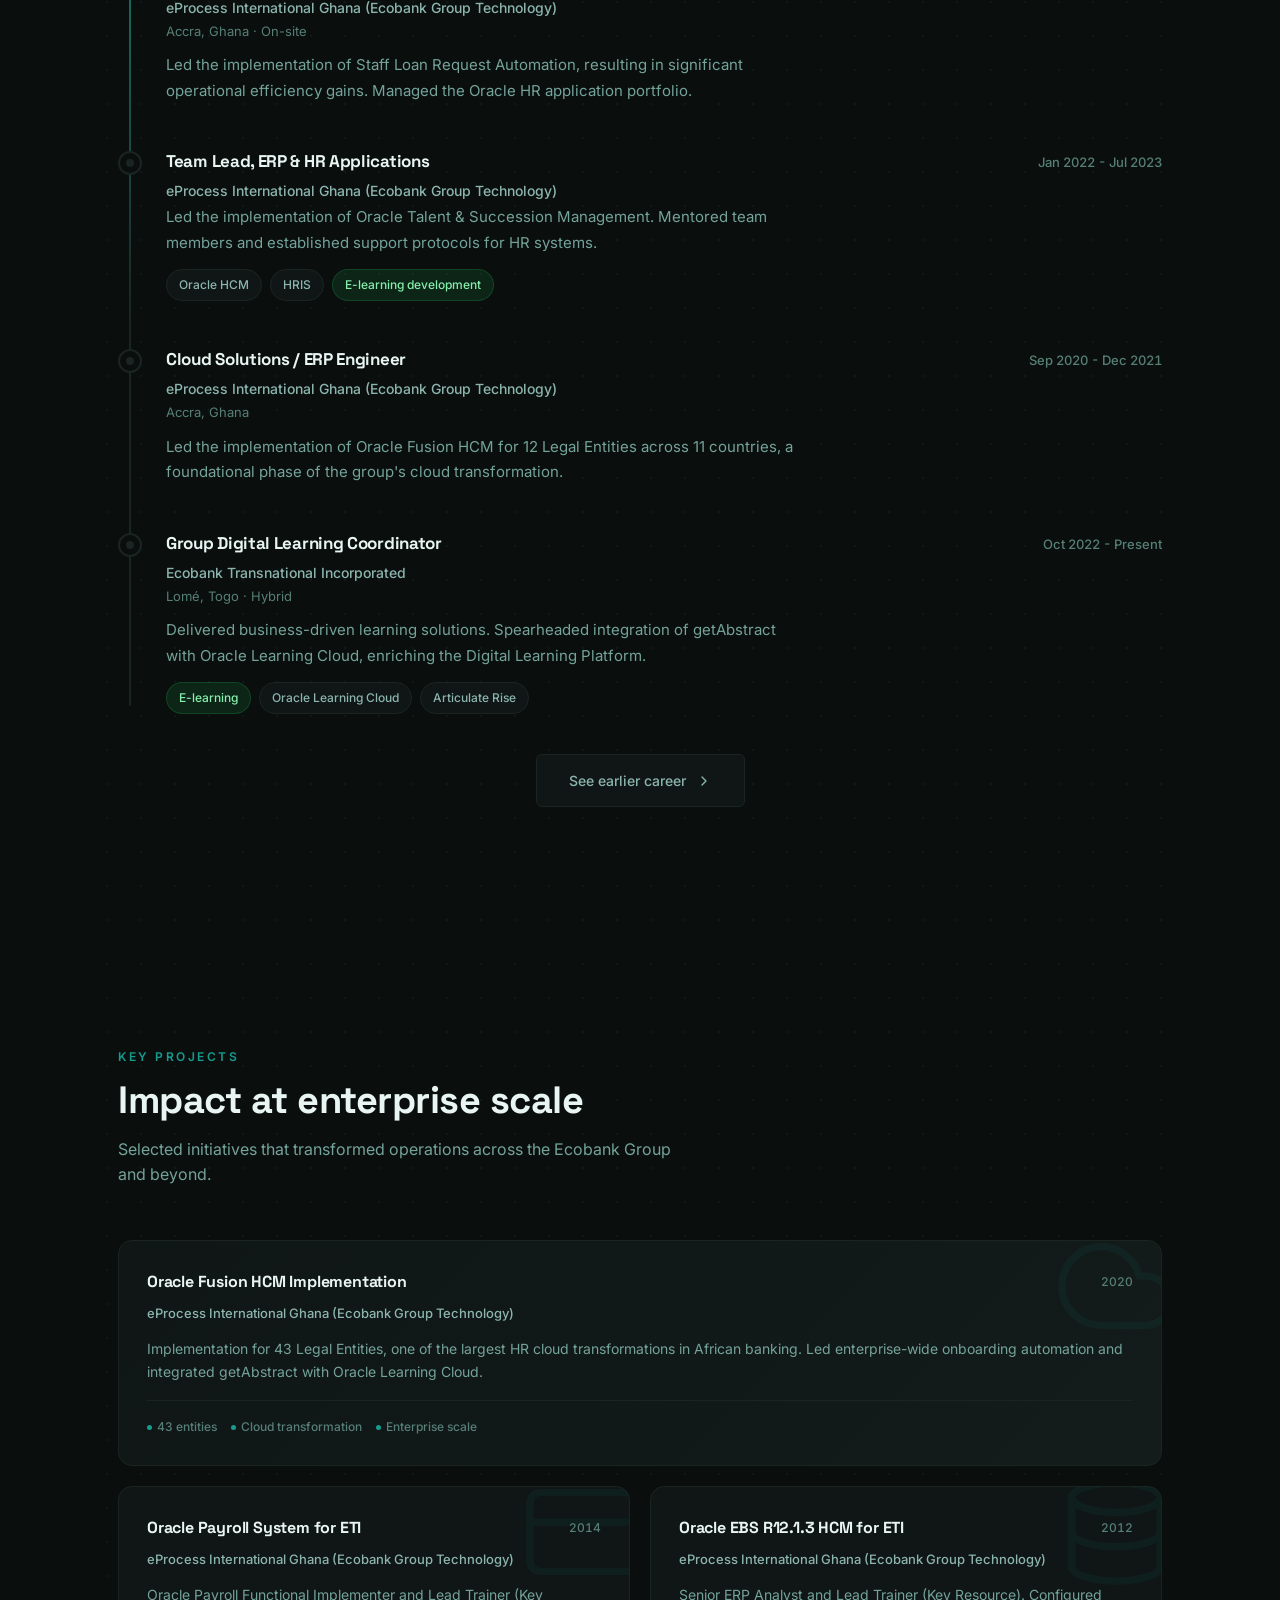
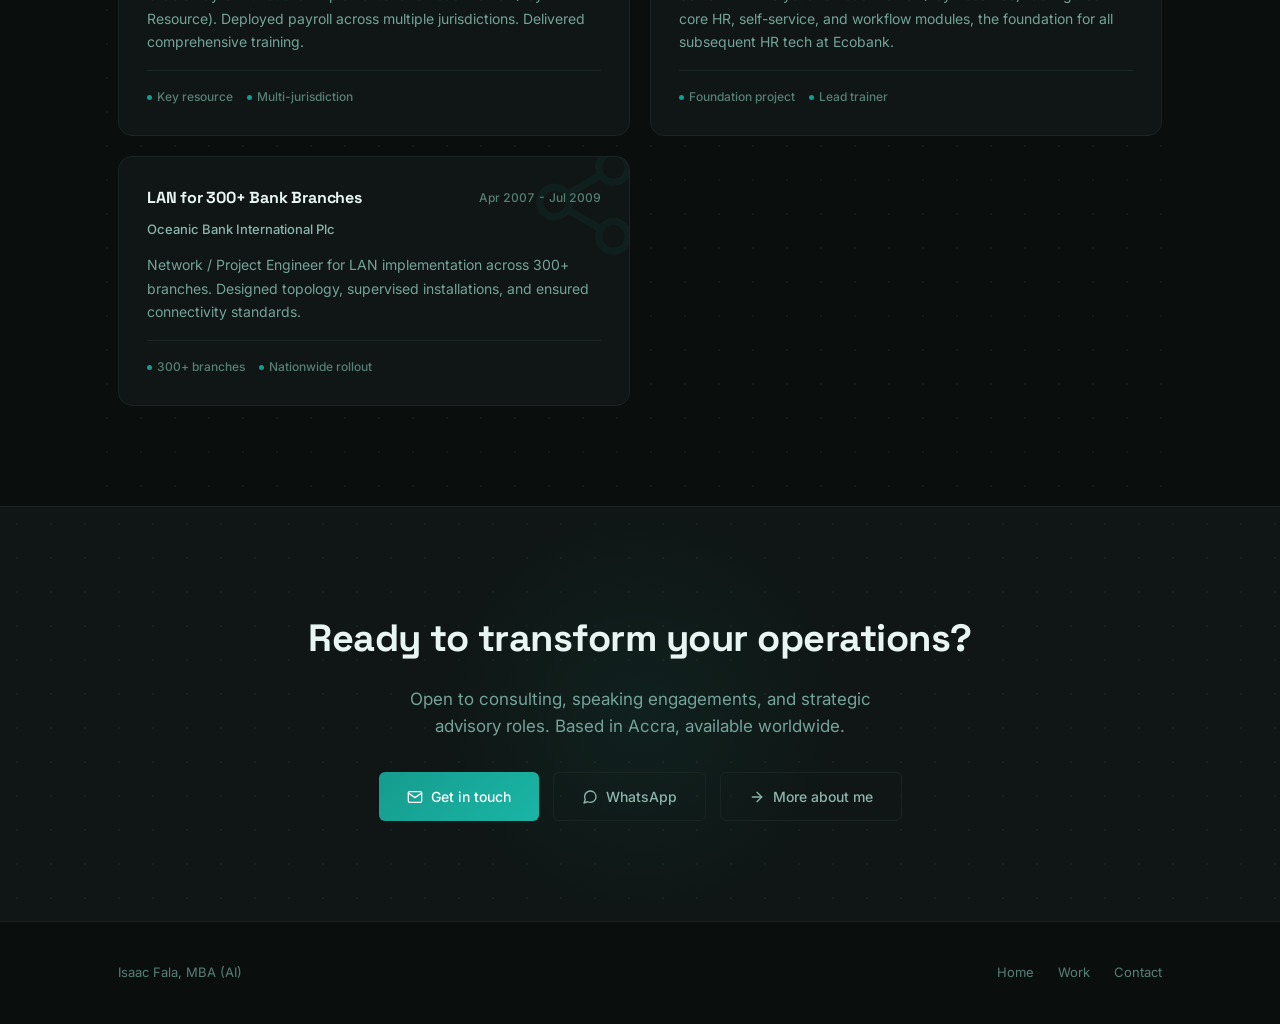
==== commit 68b73173: "Add theme-adaptive visuals to reduce text-heavy feel - Neural-network motif in the home hero (recolo" ====
--- a/index.html
+++ b/index.html
@@ -42,6 +42,7 @@
   </nav>
   <!-- HERO -->
   <section class="hero" id="about">
+    <div class="hero-net" aria-hidden="true"><svg viewBox="0 0 400 350" fill="none" xmlns="http://www.w3.org/2000/svg"><line class="edge" x1="40" y1="70" x2="200" y2="45"/><line class="edge" x1="40" y1="70" x2="200" y2="110"/><line class="edge" x1="40" y1="70" x2="200" y2="175"/><line class="edge" x1="40" y1="70" x2="200" y2="240"/><line class="edge" x1="40" y1="70" x2="200" y2="305"/><line class="edge" x1="40" y1="140" x2="200" y2="45"/><line class="edge" x1="40" y1="140" x2="200" y2="110"/><line class="edge" x1="40" y1="140" x2="200" y2="175"/><line class="edge" x1="40" y1="140" x2="200" y2="240"/><line class="edge" x1="40" y1="140" x2="200" y2="305"/><line class="edge" x1="40" y1="210" x2="200" y2="45"/><line class="edge" x1="40" y1="210" x2="200" y2="110"/><line class="edge" x1="40" y1="210" x2="200" y2="175"/><line class="edge" x1="40" y1="210" x2="200" y2="240"/><line class="edge" x1="40" y1="210" x2="200" y2="305"/><line class="edge" x1="40" y1="280" x2="200" y2="45"/><line class="edge" x1="40" y1="280" x2="200" y2="110"/><line class="edge" x1="40" y1="280" x2="200" y2="175"/><line class="edge" x1="40" y1="280" x2="200" y2="240"/><line class="edge" x1="40" y1="280" x2="200" y2="305"/><line class="edge" x1="200" y1="45" x2="360" y2="120"/><line class="edge" x1="200" y1="45" x2="360" y2="175"/><line class="edge" x1="200" y1="45" x2="360" y2="230"/><line class="edge" x1="200" y1="110" x2="360" y2="120"/><line class="edge" x1="200" y1="110" x2="360" y2="175"/><line class="edge" x1="200" y1="110" x2="360" y2="230"/><line class="edge" x1="200" y1="175" x2="360" y2="120"/><line class="edge" x1="200" y1="175" x2="360" y2="175"/><line class="edge" x1="200" y1="175" x2="360" y2="230"/><line class="edge" x1="200" y1="240" x2="360" y2="120"/><line class="edge" x1="200" y1="240" x2="360" y2="175"/><line class="edge" x1="200" y1="240" x2="360" y2="230"/><line class="edge" x1="200" y1="305" x2="360" y2="120"/><line class="edge" x1="200" y1="305" x2="360" y2="175"/><line class="edge" x1="200" y1="305" x2="360" y2="230"/><circle class="node pulse" cx="40" cy="70" r="5" style="animation-duration:2.4s"/><circle class="node" cx="40" cy="140" r="5" style="animation-duration:2.8s"/><circle class="node" cx="40" cy="210" r="5" style="animation-duration:3.2s"/><circle class="node pulse" cx="40" cy="280" r="5" style="animation-duration:3.6s"/><circle class="node" cx="200" cy="45" r="5" style="animation-duration:4s"/><circle class="node" cx="200" cy="110" r="5" style="animation-duration:2.4s"/><circle class="node pulse" cx="200" cy="175" r="5" style="animation-duration:2.8s"/><circle class="node" cx="200" cy="240" r="5" style="animation-duration:3.2s"/><circle class="node" cx="200" cy="305" r="5" style="animation-duration:3.6s"/><circle class="node pulse" cx="360" cy="120" r="5" style="animation-duration:4s"/><circle class="node" cx="360" cy="175" r="5" style="animation-duration:2.4s"/><circle class="node" cx="360" cy="230" r="5" style="animation-duration:2.8s"/></svg></div>
     <div class="hero-inner">
       <div class="hero-left">
         <h1>AI Innovation Evangelist.<br><span class="accent">ERP &amp; Automation</span> Leader.</h1>
@@ -184,6 +185,7 @@
     </div>
     <div class="projects-grid">
       <div class="project-card featured reveal">
+        <span class="project-glyph" aria-hidden="true"><svg viewBox="0 0 24 24" fill="none" stroke="currentColor" stroke-width="1.5" stroke-linecap="round" stroke-linejoin="round"><path d="M18 10h-1.26A8 8 0 1 0 9 20h9a5 5 0 0 0 0-10z"/></svg></span>
         <div class="project-header">
           <span class="project-title">Oracle Fusion HCM Implementation</span>
           <span class="project-date">2020</span>
@@ -197,6 +199,7 @@
         </div>
       </div>
       <div class="project-card reveal">
+        <span class="project-glyph" aria-hidden="true"><svg viewBox="0 0 24 24" fill="none" stroke="currentColor" stroke-width="1.5" stroke-linecap="round" stroke-linejoin="round"><rect x="1" y="4" width="22" height="16" rx="2"/><line x1="1" y1="10" x2="23" y2="10"/></svg></span>
         <div class="project-header">
           <span class="project-title">Oracle Payroll System for ETI</span>
           <span class="project-date">2014</span>
@@ -209,6 +212,7 @@
         </div>
       </div>
       <div class="project-card reveal">
+        <span class="project-glyph" aria-hidden="true"><svg viewBox="0 0 24 24" fill="none" stroke="currentColor" stroke-width="1.5" stroke-linecap="round" stroke-linejoin="round"><ellipse cx="12" cy="5" rx="9" ry="3"/><path d="M21 12c0 1.66-4 3-9 3s-9-1.34-9-3"/><path d="M3 5v14c0 1.66 4 3 9 3s9-1.34 9-3V5"/></svg></span>
         <div class="project-header">
           <span class="project-title">Oracle EBS R12.1.3 HCM for ETI</span>
           <span class="project-date">2012</span>
@@ -221,6 +225,7 @@
         </div>
       </div>
       <div class="project-card reveal">
+        <span class="project-glyph" aria-hidden="true"><svg viewBox="0 0 24 24" fill="none" stroke="currentColor" stroke-width="1.5" stroke-linecap="round" stroke-linejoin="round"><circle cx="18" cy="5" r="3"/><circle cx="6" cy="12" r="3"/><circle cx="18" cy="19" r="3"/><line x1="8.59" y1="13.51" x2="15.42" y2="17.49"/><line x1="15.41" y1="6.51" x2="8.59" y2="10.49"/></svg></span>
         <div class="project-header">
           <span class="project-title">LAN for 300+ Bank Branches</span>
           <span class="project-date">Apr 2007 - Jul 2009</span>
--- a/styles.css
+++ b/styles.css
@@ -26,6 +26,7 @@
   --accent-glow: rgba(21, 156, 142, 0.08);
   --green: #22c55e;
   --green-soft: rgba(34, 197, 94, 0.12);
+  --grid-dot: rgba(140, 181, 173, 0.06);
   --radius-sm: 6px;
   --radius-md: 10px;
   --radius-lg: 14px;
@@ -47,6 +48,7 @@
   --accent-glow: rgba(13, 122, 110, 0.06);
   --green: #16a34a;
   --green-soft: rgba(22, 163, 74, 0.08);
+  --grid-dot: rgba(13, 31, 28, 0.05);
 }
 * { margin: 0; padding: 0; box-sizing: border-box; }
 html { scroll-behavior: smooth; }
@@ -876,6 +878,104 @@
   padding: 0 28px 60px;
   max-width: 1100px;
   margin: 0 auto;
+}
+
+/* ===== VISUAL ACCENTS (added) =====================================
+   Theme-adaptive decorative graphics: hero neural-network motif,
+   faint dot-grid texture on flat sections, and a subtle domain
+   glyph watermark on each project card. All use theme variables so
+   they recolor themselves in light and dark mode. */
+
+/* Hero neural-network graphic (home) */
+.hero-net {
+  position: absolute;
+  top: 50%;
+  right: -30px;
+  transform: translateY(-50%);
+  width: min(560px, 50vw);
+  color: var(--accent);
+  opacity: 0.16;
+  pointer-events: none;
+  z-index: 0;
+}
+[data-theme="light"] .hero-net { opacity: 0.30; }
+.hero-net svg { width: 100%; height: auto; display: block; }
+.hero-net .edge { stroke: currentColor; stroke-width: 1; opacity: 0.45; }
+.hero-net .node { fill: currentColor; }
+.hero-net .pulse { animation: nodePulse ease-in-out infinite; transform-origin: center; }
+@keyframes nodePulse { 0%, 100% { opacity: 0.35; } 50% { opacity: 1; } }
+
+/* Dot-grid texture on flat full-width bands */
+.stats-strip,
+.cta-section {
+  background-color: var(--surface);
+  background-image: radial-gradient(var(--grid-dot) 1px, transparent 1px);
+  background-size: 34px 34px;
+}
+
+/* Domain glyph watermark on project cards */
+.project-glyph {
+  position: absolute;
+  top: -14px;
+  right: -14px;
+  width: 118px;
+  height: 118px;
+  color: var(--accent);
+  opacity: 0.07;
+  pointer-events: none;
+  z-index: 0;
+}
+[data-theme="light"] .project-glyph { opacity: 0.09; }
+.project-glyph svg { width: 100%; height: 100%; }
+.project-card > *:not(.project-glyph) { position: relative; z-index: 1; }
+
+@media (max-width: 900px) {
+  .hero-net { opacity: 0.10; right: -22%; width: 80%; }
+  [data-theme="light"] .hero-net { opacity: 0.16; }
+}
+@media (max-width: 600px) {
+  .hero-net { display: none; }
+}
+@media (prefers-reduced-motion: reduce) {
+  .hero-net .pulse { animation: none; opacity: 0.7; }
+}
+
+/* Faint dot-grid texture behind main sections (both pages) */
+.section {
+  background-image: radial-gradient(var(--grid-dot) 1px, transparent 1px);
+  background-size: 34px 34px;
+}
+
+/* Mirrored network motif filling the timeline's empty side (work) */
+.page-work #experience { position: relative; }
+.page-work #experience > *:not(.exp-net) { position: relative; z-index: 1; }
+.exp-net {
+  position: absolute;
+  top: 140px;
+  right: -20px;
+  width: min(380px, 36vw);
+  color: var(--accent);
+  opacity: 0.13;
+  pointer-events: none;
+  z-index: 0;
+  transform: scaleX(-1);
+}
+[data-theme="light"] .exp-net { opacity: 0.22; }
+.exp-net svg { width: 100%; height: auto; display: block; }
+.exp-net .edge { stroke: currentColor; stroke-width: 1; opacity: 0.45; }
+.exp-net .node { fill: currentColor; }
+.exp-net .pulse { animation: nodePulse ease-in-out infinite; transform-origin: center; }
+@media (max-width: 900px) { .exp-net { opacity: 0.08; width: 55%; } }
+@media (max-width: 600px) { .exp-net { display: none; } }
+@media (prefers-reduced-motion: reduce) { .exp-net .pulse { animation: none; opacity: 0.7; } }
+
+/* A touch more depth on the icon tiles */
+.skill-icon, .service-icon {
+  background: linear-gradient(135deg, var(--accent-soft) 0%, transparent 100%);
+  border: 1px solid rgba(21, 156, 142, 0.14);
+}
+.edu-icon {
+  background: linear-gradient(135deg, var(--green-soft) 0%, transparent 100%);
 }
 
 /* ===== SCROLL REVEAL (shared) ===== */
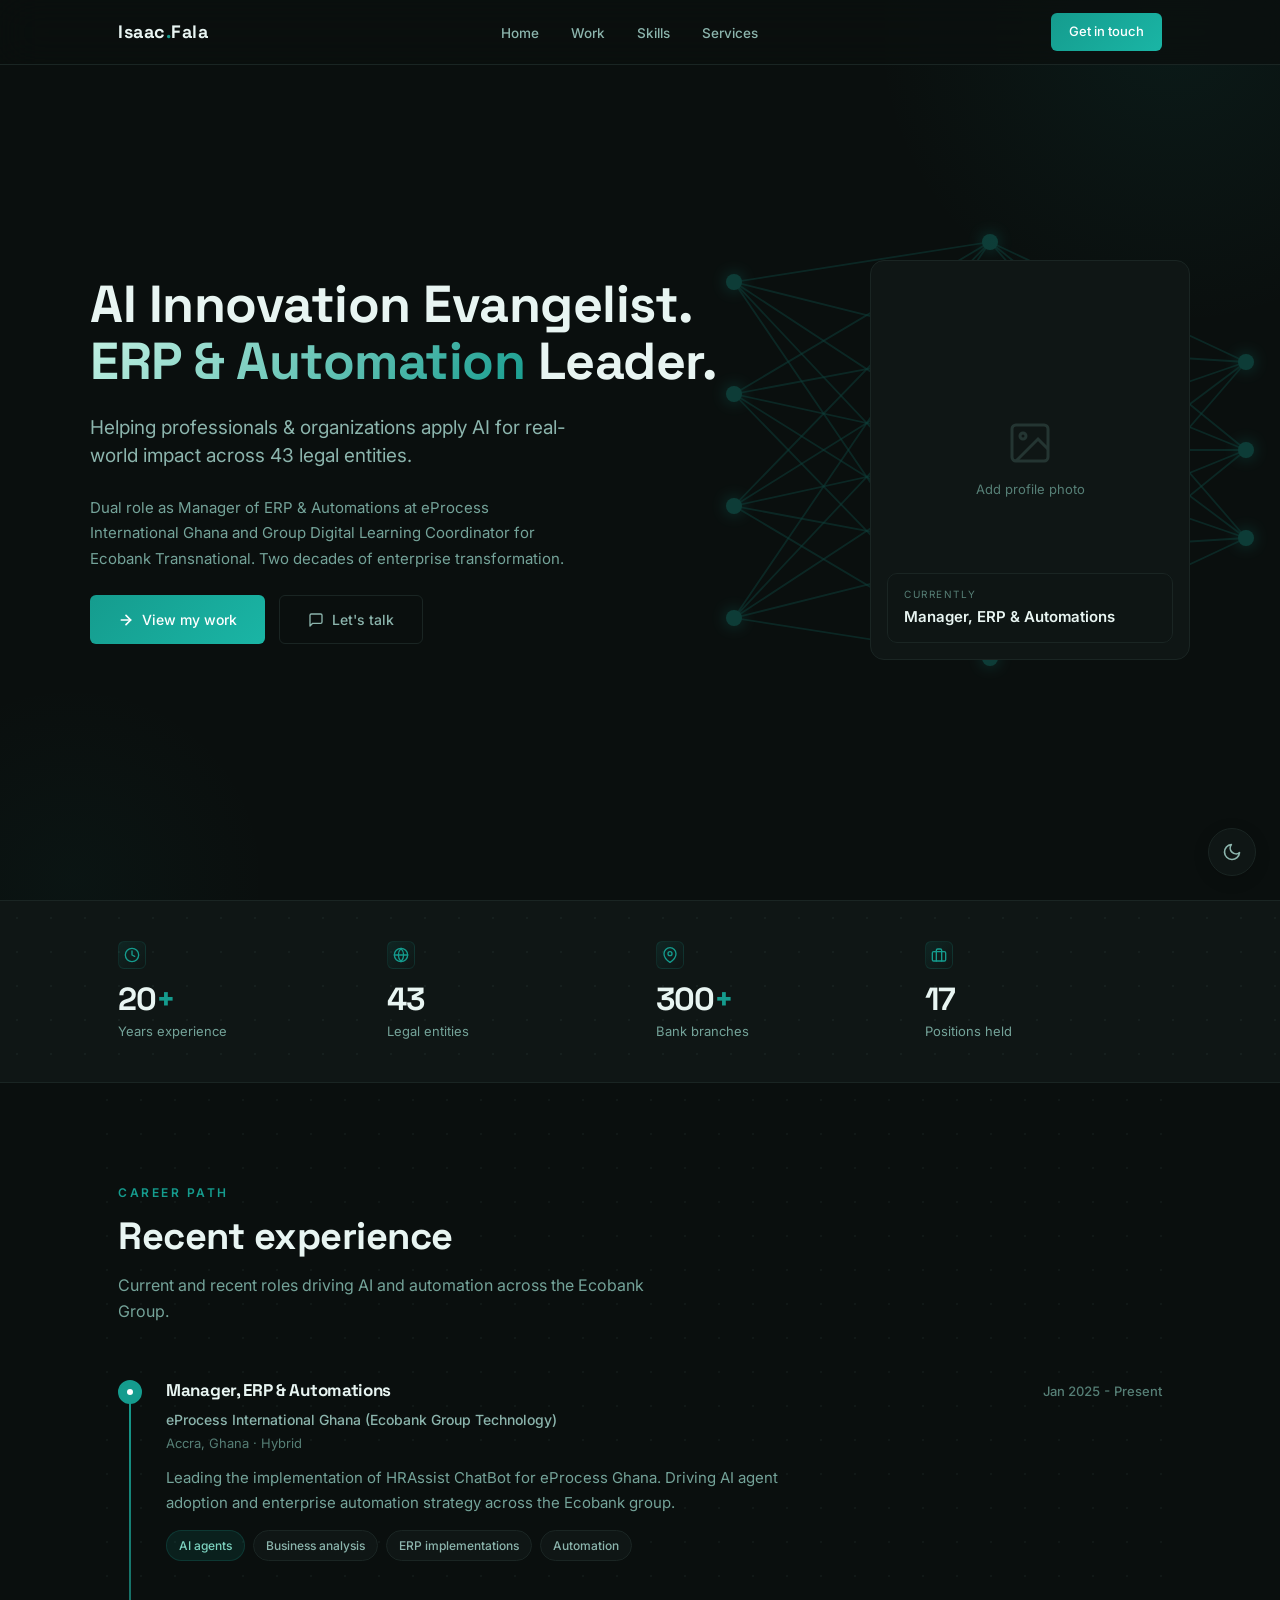
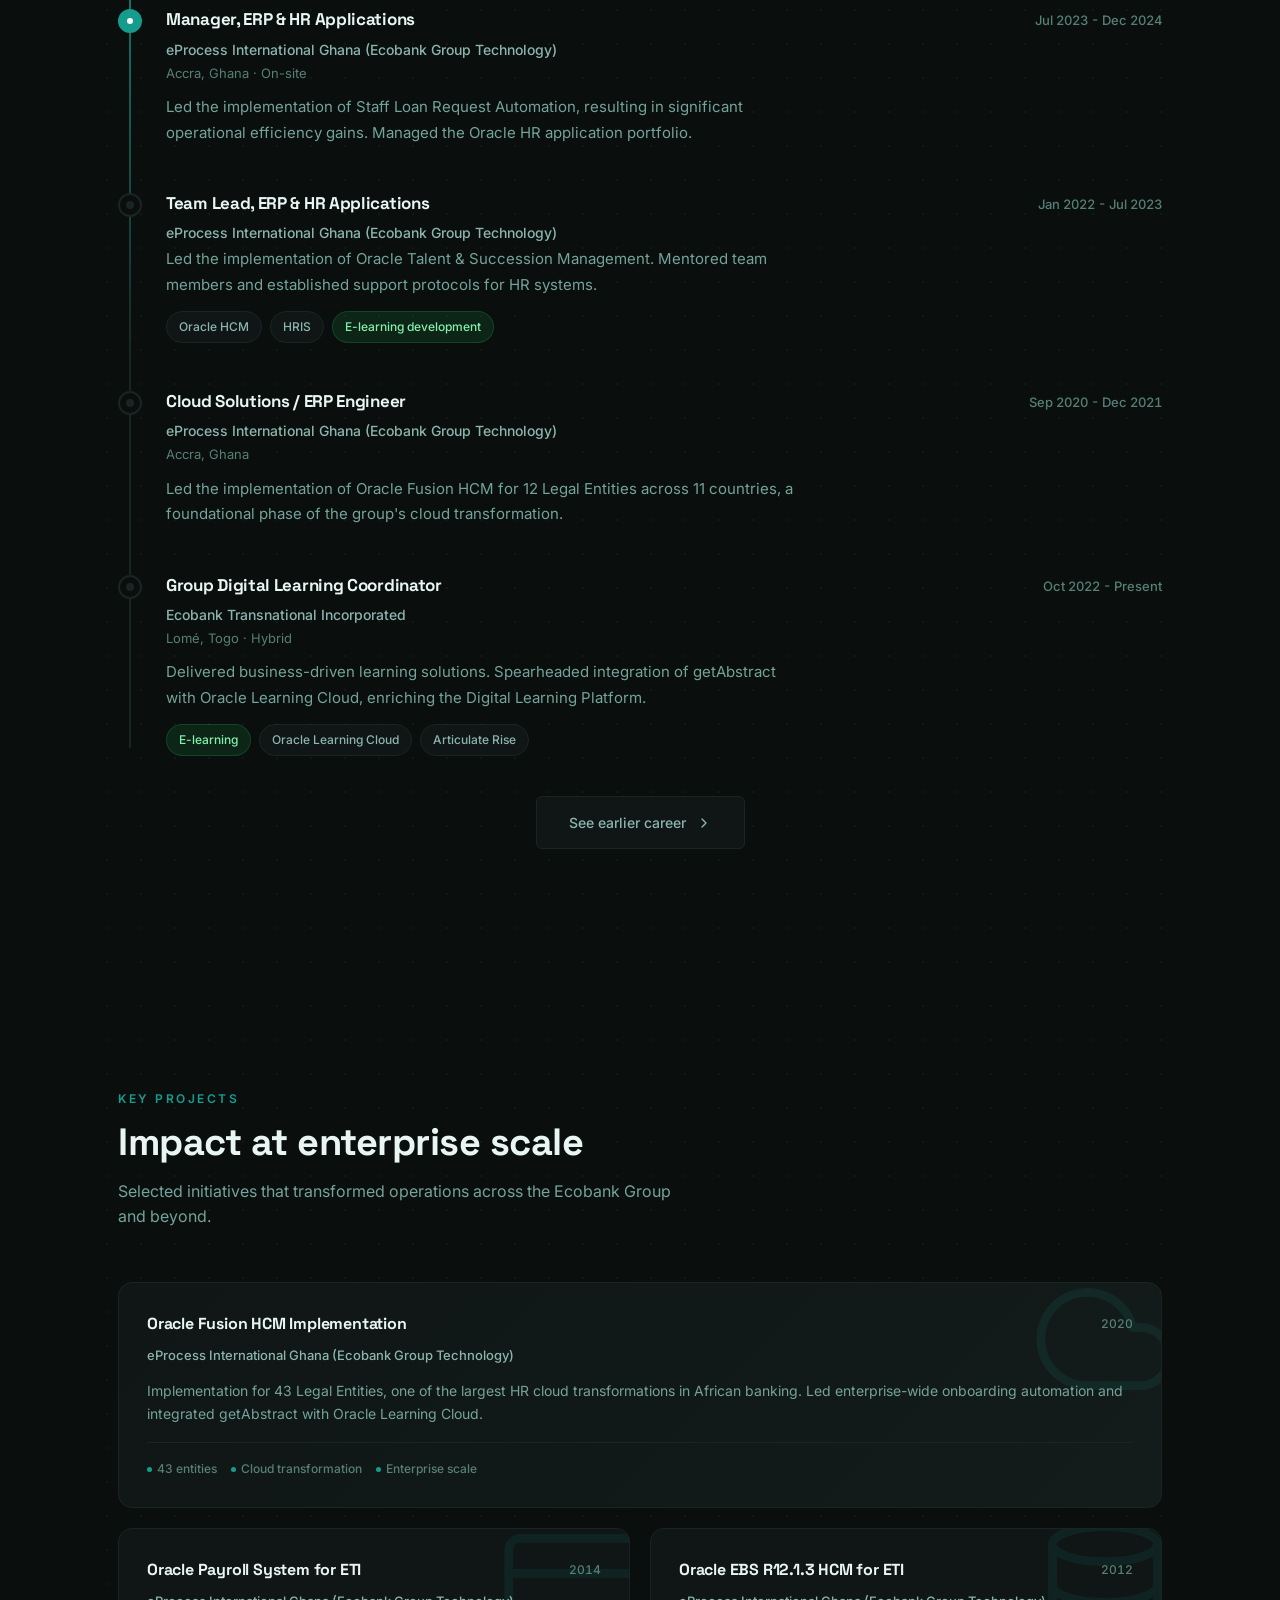
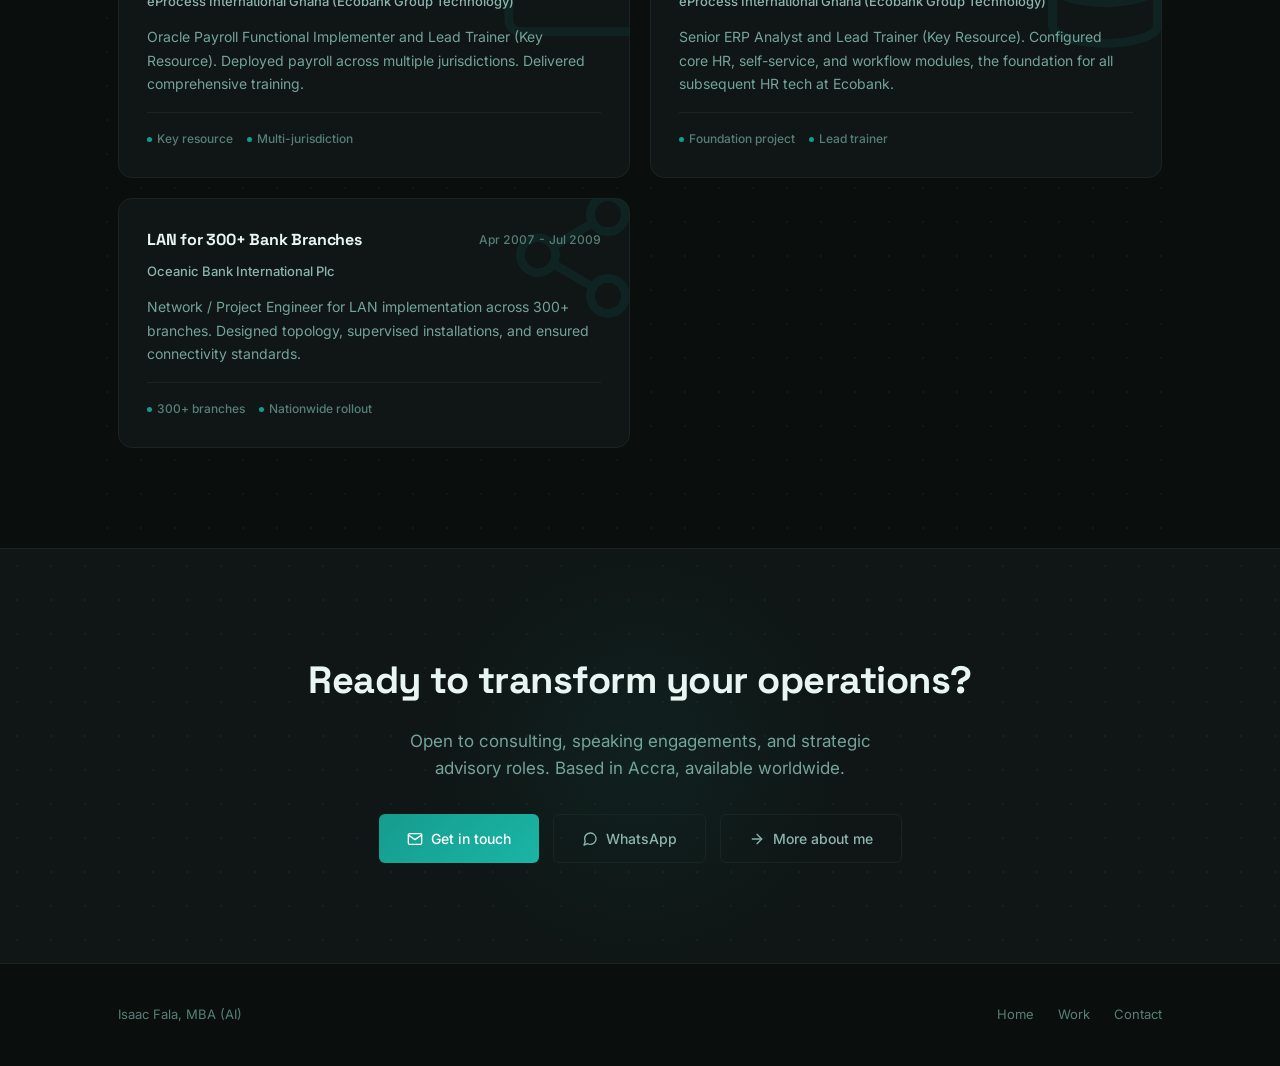
==== commit c43b1750: "Bolder visual pass - Stronger, glowing hero and timeline neural-network graphics - Domain glyph wate" ====
--- a/index.html
+++ b/index.html
@@ -77,18 +77,22 @@
   <div class="stats-strip">
     <div class="stats-inner">
       <div class="stat-item">
+        <div class="stat-icon"><svg viewBox="0 0 24 24" fill="none" stroke="currentColor" stroke-width="2" stroke-linecap="round" stroke-linejoin="round"><circle cx="12" cy="12" r="10"/><polyline points="12 6 12 12 16 14"/></svg></div>
         <div class="stat-value">20<span class="plus">+</span></div>
         <div class="stat-label">Years experience</div>
       </div>
       <div class="stat-item">
+        <div class="stat-icon"><svg viewBox="0 0 24 24" fill="none" stroke="currentColor" stroke-width="2" stroke-linecap="round" stroke-linejoin="round"><circle cx="12" cy="12" r="10"/><line x1="2" y1="12" x2="22" y2="12"/><path d="M12 2a15.3 15.3 0 0 1 4 10 15.3 15.3 0 0 1-4 10 15.3 15.3 0 0 1-4-10 15.3 15.3 0 0 1 4-10z"/></svg></div>
         <div class="stat-value">43</div>
         <div class="stat-label">Legal entities</div>
       </div>
       <div class="stat-item">
+        <div class="stat-icon"><svg viewBox="0 0 24 24" fill="none" stroke="currentColor" stroke-width="2" stroke-linecap="round" stroke-linejoin="round"><path d="M21 10c0 7-9 13-9 13s-9-6-9-13a9 9 0 0 1 18 0z"/><circle cx="12" cy="10" r="3"/></svg></div>
         <div class="stat-value">300<span class="plus">+</span></div>
         <div class="stat-label">Bank branches</div>
       </div>
       <div class="stat-item">
+        <div class="stat-icon"><svg viewBox="0 0 24 24" fill="none" stroke="currentColor" stroke-width="2" stroke-linecap="round" stroke-linejoin="round"><rect x="2" y="7" width="20" height="14" rx="2" ry="2"/><path d="M16 21V5a2 2 0 0 0-2-2h-4a2 2 0 0 0-2 2v16"/></svg></div>
         <div class="stat-value">17</div>
         <div class="stat-label">Positions held</div>
       </div>
--- a/styles.css
+++ b/styles.css
@@ -366,6 +366,18 @@
   flex-direction: column;
   gap: 6px;
 }
+.stat-icon {
+  width: 28px;
+  height: 28px;
+  border-radius: var(--radius-sm);
+  background: linear-gradient(135deg, var(--accent-soft) 0%, transparent 100%);
+  border: 1px solid rgba(21, 156, 142, 0.14);
+  display: flex;
+  align-items: center;
+  justify-content: center;
+  margin-bottom: 8px;
+}
+.stat-icon svg { width: 16px; height: 16px; color: var(--accent); }
 .stat-value {
   font-family: 'Space Grotesk', 'Inter', sans-serif;
   font-size: 32px;
@@ -892,16 +904,16 @@
   top: 50%;
   right: -30px;
   transform: translateY(-50%);
-  width: min(560px, 50vw);
+  width: min(640px, 55vw);
   color: var(--accent);
-  opacity: 0.16;
+  opacity: 0.32;
   pointer-events: none;
   z-index: 0;
 }
-[data-theme="light"] .hero-net { opacity: 0.30; }
+[data-theme="light"] .hero-net { opacity: 0.42; }
 .hero-net svg { width: 100%; height: auto; display: block; }
-.hero-net .edge { stroke: currentColor; stroke-width: 1; opacity: 0.45; }
-.hero-net .node { fill: currentColor; }
+.hero-net .edge { stroke: currentColor; stroke-width: 1.1; opacity: 0.55; }
+.hero-net .node { fill: currentColor; filter: drop-shadow(0 0 5px currentColor); }
 .hero-net .pulse { animation: nodePulse ease-in-out infinite; transform-origin: center; }
 @keyframes nodePulse { 0%, 100% { opacity: 0.35; } 50% { opacity: 1; } }
 
@@ -918,14 +930,14 @@
   position: absolute;
   top: -14px;
   right: -14px;
-  width: 118px;
-  height: 118px;
+  width: 140px;
+  height: 140px;
   color: var(--accent);
-  opacity: 0.07;
+  opacity: 0.11;
   pointer-events: none;
   z-index: 0;
 }
-[data-theme="light"] .project-glyph { opacity: 0.09; }
+[data-theme="light"] .project-glyph { opacity: 0.13; }
 .project-glyph svg { width: 100%; height: 100%; }
 .project-card > *:not(.project-glyph) { position: relative; z-index: 1; }
 
@@ -953,17 +965,17 @@
   position: absolute;
   top: 140px;
   right: -20px;
-  width: min(380px, 36vw);
+  width: min(420px, 40vw);
   color: var(--accent);
-  opacity: 0.13;
+  opacity: 0.24;
   pointer-events: none;
   z-index: 0;
   transform: scaleX(-1);
 }
-[data-theme="light"] .exp-net { opacity: 0.22; }
+[data-theme="light"] .exp-net { opacity: 0.34; }
 .exp-net svg { width: 100%; height: auto; display: block; }
-.exp-net .edge { stroke: currentColor; stroke-width: 1; opacity: 0.45; }
-.exp-net .node { fill: currentColor; }
+.exp-net .edge { stroke: currentColor; stroke-width: 1.1; opacity: 0.55; }
+.exp-net .node { fill: currentColor; filter: drop-shadow(0 0 5px currentColor); }
 .exp-net .pulse { animation: nodePulse ease-in-out infinite; transform-origin: center; }
 @media (max-width: 900px) { .exp-net { opacity: 0.08; width: 55%; } }
 @media (max-width: 600px) { .exp-net { display: none; } }
@@ -977,6 +989,36 @@
 .edu-icon {
   background: linear-gradient(135deg, var(--green-soft) 0%, transparent 100%);
 }
+
+/* Domain glyph watermark on skill & service cards */
+.skill-card, .service-card { position: relative; overflow: hidden; }
+.skill-glyph, .service-glyph {
+  position: absolute;
+  right: -16px;
+  bottom: -16px;
+  width: 108px;
+  height: 108px;
+  color: var(--accent);
+  opacity: 0.08;
+  pointer-events: none;
+  z-index: 0;
+}
+[data-theme="light"] .skill-glyph, [data-theme="light"] .service-glyph { opacity: 0.10; }
+.skill-glyph svg, .service-glyph svg { width: 100%; height: 100%; }
+.skill-card > *:not(.skill-glyph), .service-card > *:not(.service-glyph) { position: relative; z-index: 1; }
+
+/* Accent bar that lights up on hover (skill & service cards) */
+.skill-card::before, .service-card::before {
+  content: '';
+  position: absolute;
+  top: 0; left: 0; right: 0;
+  height: 2px;
+  background: linear-gradient(90deg, var(--accent), transparent);
+  opacity: 0;
+  transition: opacity var(--transition);
+  z-index: 2;
+}
+.skill-card:hover::before, .service-card:hover::before { opacity: 1; }
 
 /* ===== SCROLL REVEAL (shared) ===== */
 .reveal {
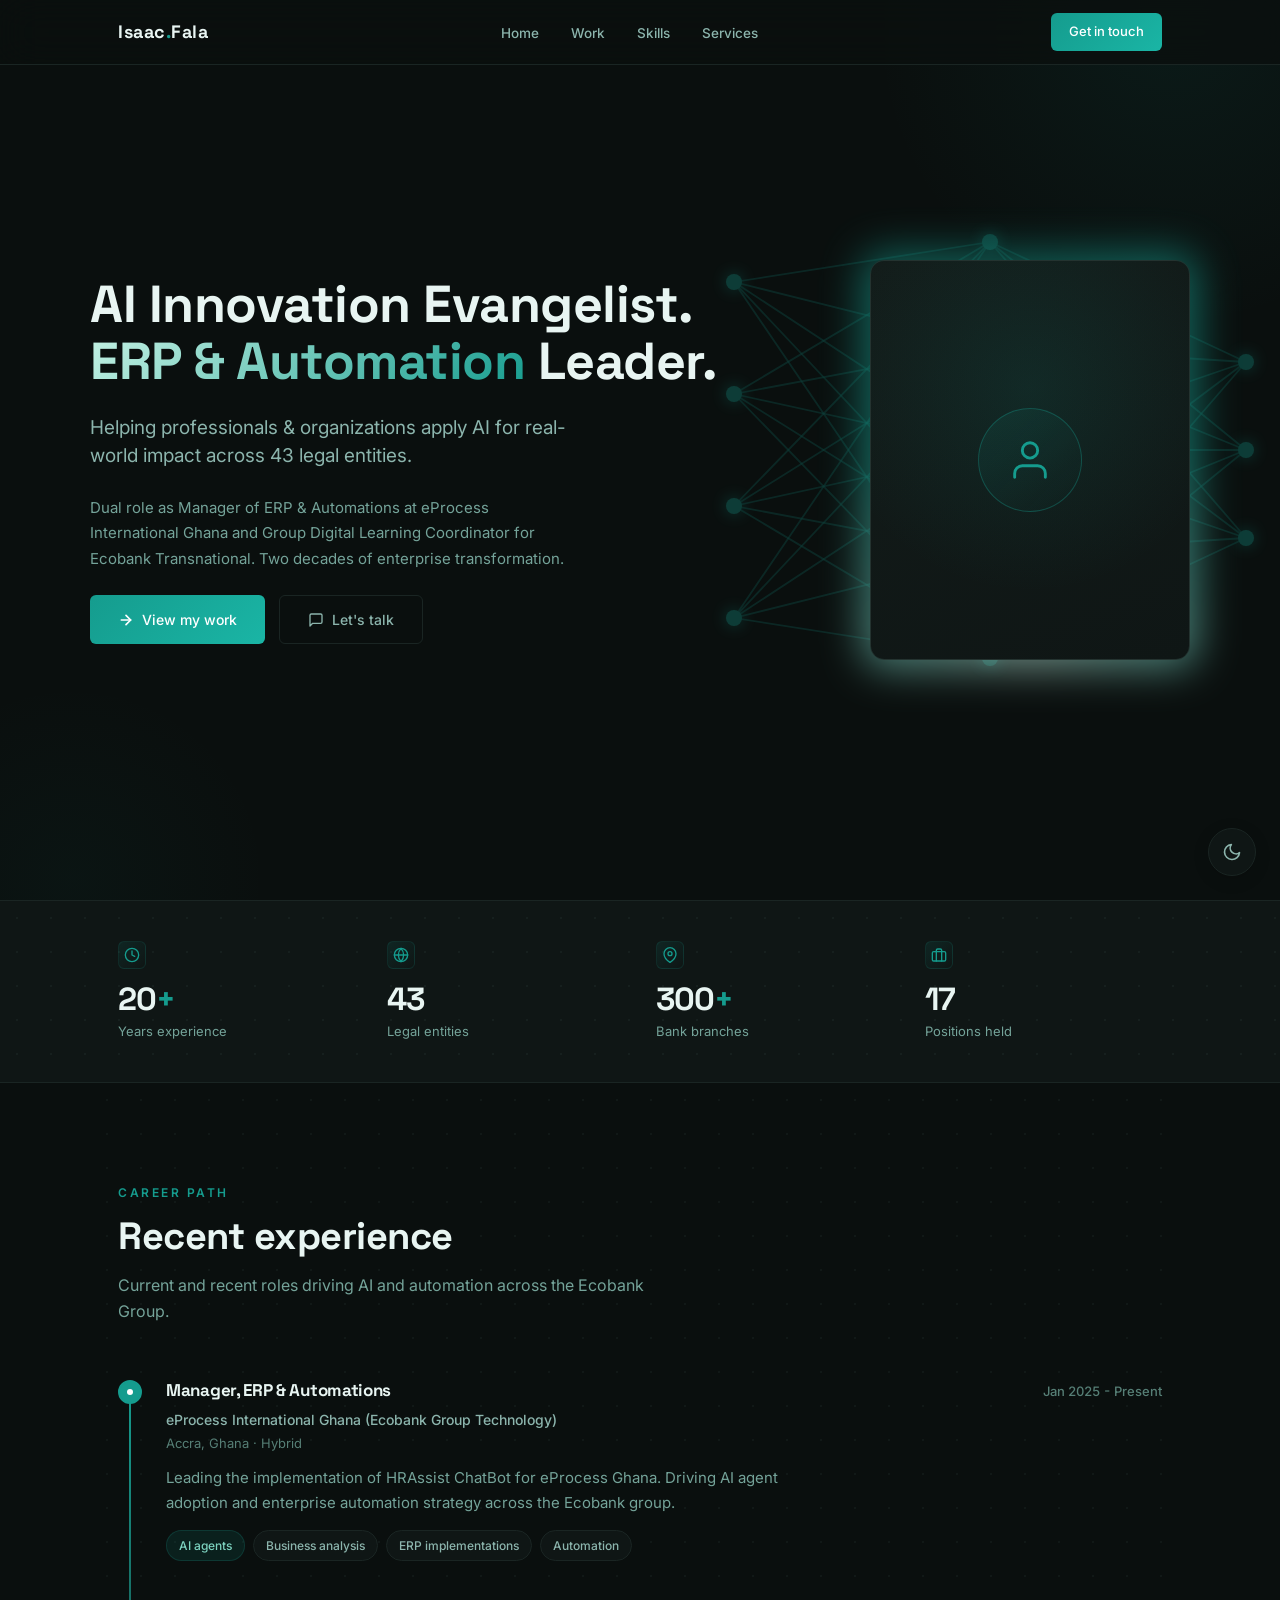
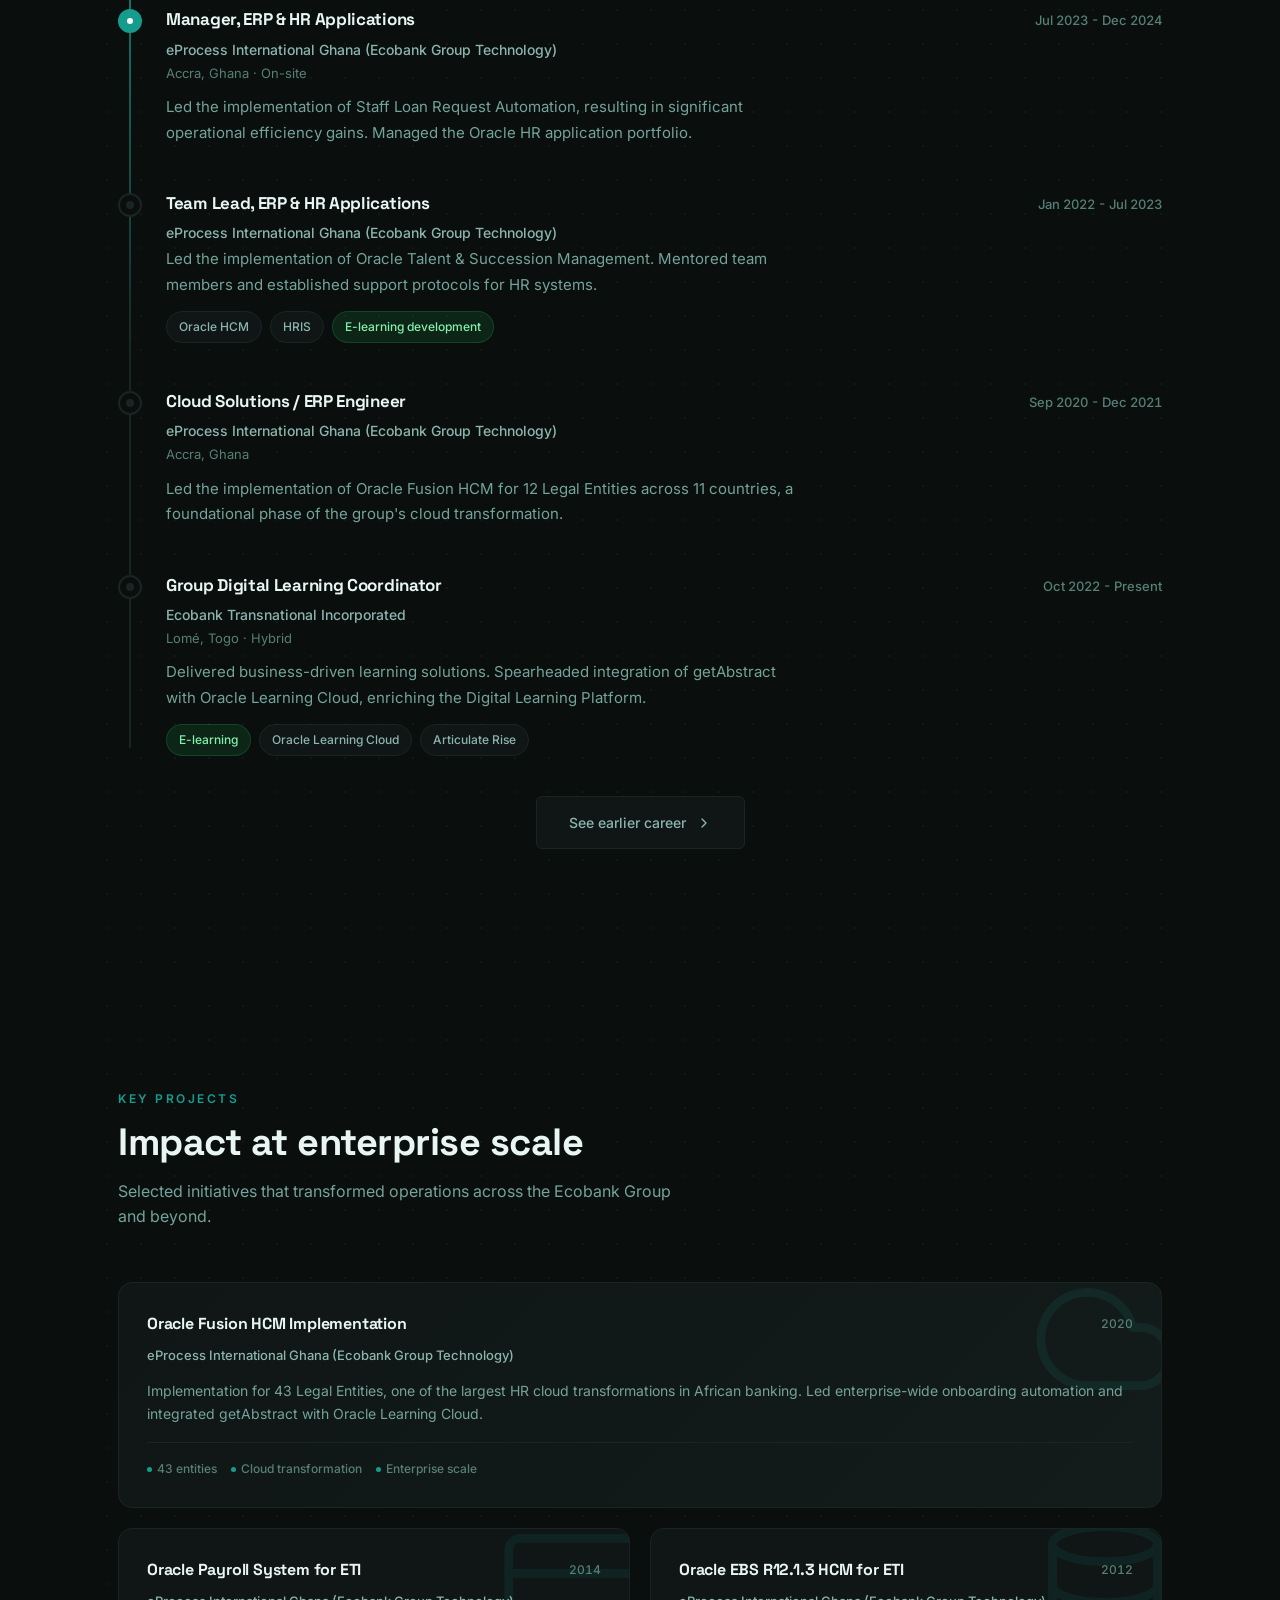
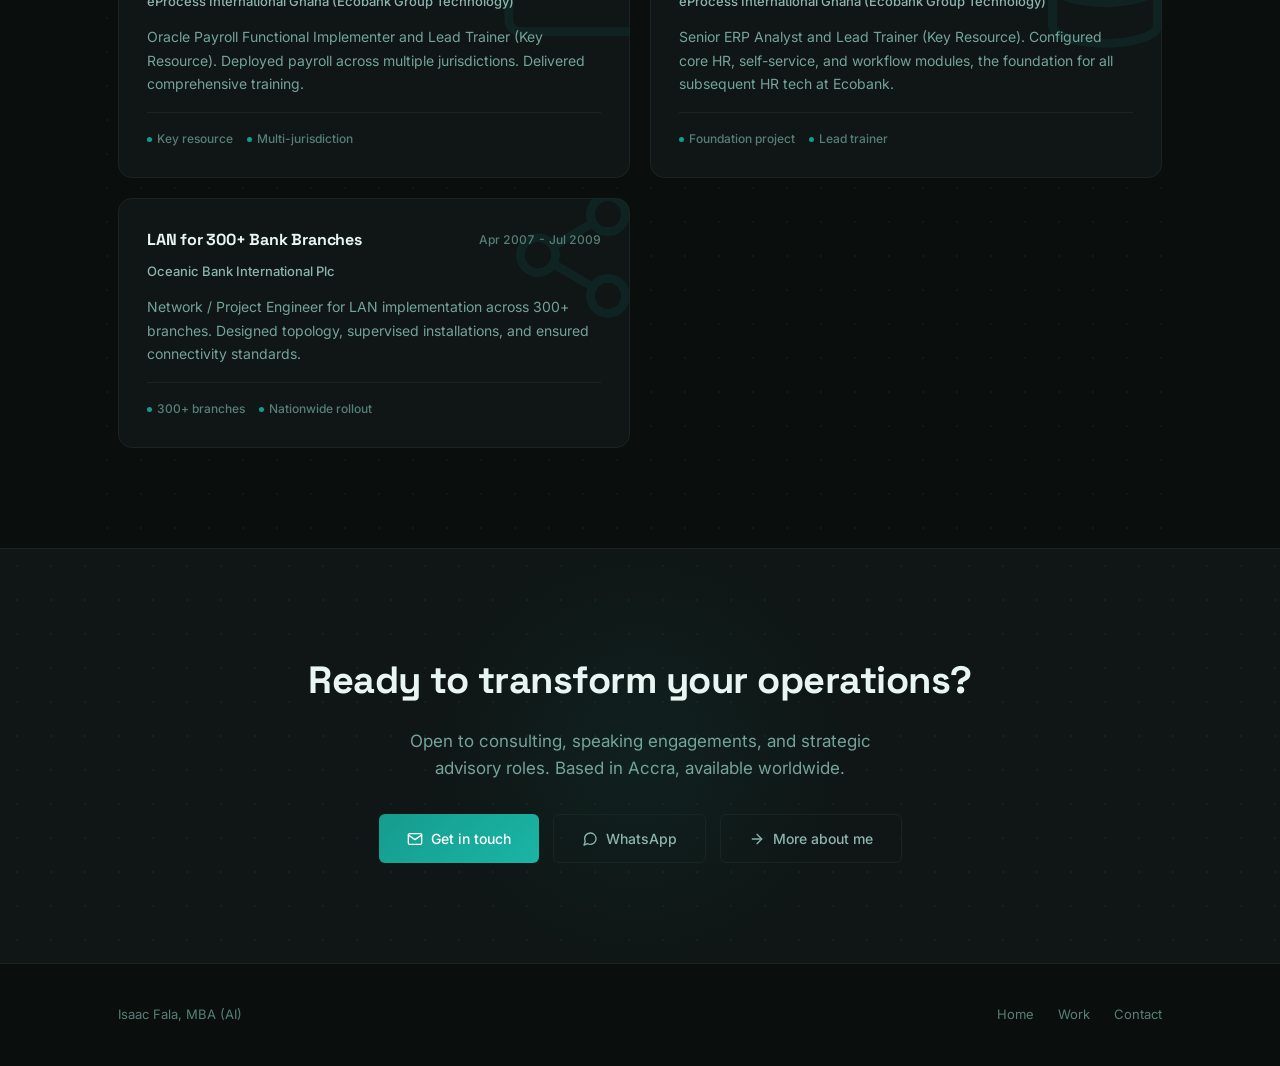
==== commit 20baf205: "Refine photo card, mobile visuals, and light mode - Redesign hero photo card: animated glow border, " ====
--- a/index.html
+++ b/index.html
@@ -10,7 +10,8 @@
   <meta property="og:type" content="website">
   <meta property="og:title" content="Isaac Fala — AI Innovation Evangelist & ERP Leader">
   <meta property="og:description" content="Two decades of enterprise transformation. Helping professionals and organizations apply AI for real-world impact across the Ecobank Group.">
-  <meta property="og:image" content="profile.jpg">
+  <meta property="og:url" content="https://solomondavid1369-blip.github.io/Fala.isaac/">
+  <meta property="og:image" content="https://solomondavid1369-blip.github.io/Fala.isaac/profile.jpg">
   <meta name="twitter:card" content="summary_large_image">
   <link rel="preconnect" href="https://fonts.googleapis.com">
   <link rel="preconnect" href="https://fonts.gstatic.com" crossorigin>
@@ -60,14 +61,13 @@
         </div>
       </div>
       <div class="hero-right">
-        <div class="hero-img-frame">
-          <div class="hero-img-placeholder">
-            <svg viewBox="0 0 24 24" fill="none" stroke="currentColor" stroke-width="1.5"><rect x="3" y="3" width="18" height="18" rx="2"/><circle cx="8.5" cy="8.5" r="1.5"/><path d="M21 15l-5-5L5 21"/></svg>
-            <span>Add profile photo</span>
-          </div>
-          <div class="hero-img-badge">
-            <div class="label">Currently</div>
-            <div class="value">Manager, ERP &amp; Automations</div>
+        <div class="hero-img-wrap" id="heroImg">
+          <div class="hero-img-frame">
+            <div class="hero-img-placeholder">
+              <div class="hero-avatar">
+                <svg viewBox="0 0 24 24" fill="none" stroke="currentColor" stroke-width="1.5" stroke-linecap="round" stroke-linejoin="round"><path d="M20 21v-2a4 4 0 0 0-4-4H8a4 4 0 0 0-4 4v2"/><circle cx="12" cy="7" r="4"/></svg>
+              </div>
+            </div>
           </div>
         </div>
       </div>
@@ -314,6 +314,16 @@
       entries.forEach(entry => { if (entry.isIntersecting) entry.target.classList.add('visible'); });
     }, { threshold: 0.1, rootMargin: '0px 0px -40px 0px' });
     document.querySelectorAll('.reveal').forEach(el => observer.observe(el));
-  </script>
+    // Cursor-follow glow on the hero photo card
+    const heroImg = document.getElementById('heroImg');
+    if (heroImg) {
+      const frame = heroImg.querySelector('.hero-img-frame');
+      heroImg.addEventListener('pointermove', (e) => {
+        const r = frame.getBoundingClientRect();
+        frame.style.setProperty('--mx', ((e.clientX - r.left) / r.width) * 100 + '%');
+        frame.style.setProperty('--my', ((e.clientY - r.top) / r.height) * 100 + '%');
+      });
+    }
+</script>
 </body>
 </html>
--- a/styles.css
+++ b/styles.css
@@ -48,7 +48,7 @@
   --accent-glow: rgba(13, 122, 110, 0.06);
   --green: #16a34a;
   --green-soft: rgba(22, 163, 74, 0.08);
-  --grid-dot: rgba(13, 31, 28, 0.05);
+  --grid-dot: rgba(13, 122, 110, 0.09);
 }
 * { margin: 0; padding: 0; box-sizing: border-box; }
 html { scroll-behavior: smooth; }
@@ -255,15 +255,34 @@
   position: relative;
   flex-shrink: 0;
 }
+/* Photo card: glowing animated frame with a styled placeholder */
+.hero-img-wrap {
+  position: relative;
+  width: 320px;
+  flex-shrink: 0;
+}
+.hero-img-wrap::before {
+  content: '';
+  position: absolute;
+  inset: -8px;
+  border-radius: calc(var(--radius-lg) + 8px);
+  background: conic-gradient(from 0deg, var(--accent), #1ab5a5, var(--accent-light), #1ab5a5, var(--accent));
+  filter: blur(20px);
+  opacity: 0.55;
+  z-index: 0;
+  animation: glowSpin 9s linear infinite;
+}
+[data-theme="light"] .hero-img-wrap::before { opacity: 0.40; }
+@keyframes glowSpin { to { transform: rotate(360deg); } }
 .hero-img-frame {
+  position: relative;
+  z-index: 1;
   width: 320px;
   height: 400px;
   border-radius: var(--radius-lg);
   overflow: hidden;
-  border: 1px solid var(--border);
+  border: 1px solid var(--border-hover);
   background: var(--surface);
-  position: relative;
-  flex-shrink: 0;
 }
 .hero-img-frame img {
   width: 100%;
@@ -271,39 +290,46 @@
   object-fit: cover;
   display: block;
 }
+/* Cursor-follow highlight (driven by JS setting --mx/--my) */
+.hero-img-frame::after {
+  content: '';
+  position: absolute;
+  inset: 0;
+  background: radial-gradient(180px circle at var(--mx, 50%) var(--my, 22%), rgba(255, 255, 255, 0.16), transparent 55%);
+  opacity: 0;
+  transition: opacity 0.35s ease;
+  pointer-events: none;
+  z-index: 2;
+}
+.hero-img-frame:hover::after { opacity: 1; }
 .hero-img-placeholder {
   width: 100%;
   height: 100%;
   display: flex;
-  flex-direction: column;
   align-items: center;
   justify-content: center;
-  gap: 12px;
-  color: var(--text-muted);
-  font-size: 13px;
-}
-.hero-img-placeholder svg { width: 48px; height: 48px; opacity: 0.3; }
-.hero-img-badge {
-  position: absolute;
-  bottom: 16px; left: 16px; right: 16px;
-  padding: 12px 16px;
-  background: rgba(15, 22, 21, 0.95);
-  backdrop-filter: blur(12px);
-  border: 1px solid var(--border);
-  border-radius: var(--radius-md);
-}
-[data-theme="light"] .hero-img-badge { background: rgba(255, 255, 255, 0.95); }
-.hero-img-badge .label {
-  font-size: 10px;
-  color: var(--text-muted);
-  text-transform: uppercase;
-  letter-spacing: 1.5px;
-  margin-bottom: 3px;
-}
-.hero-img-badge .value {
-  font-size: 15px;
-  font-weight: 600;
-  color: var(--text-primary);
+  background:
+    radial-gradient(circle at 50% 32%, var(--accent-soft), transparent 65%),
+    linear-gradient(160deg, var(--surface-elevated) 0%, var(--surface) 100%);
+}
+.hero-avatar {
+  width: 104px;
+  height: 104px;
+  border-radius: 50%;
+  display: flex;
+  align-items: center;
+  justify-content: center;
+  background: linear-gradient(135deg, var(--accent-soft) 0%, transparent 100%);
+  border: 1px solid rgba(21, 156, 142, 0.35);
+  animation: avatarPulse 3.6s ease-in-out infinite;
+}
+.hero-avatar svg { width: 46px; height: 46px; color: var(--accent); }
+@keyframes avatarPulse {
+  0%, 100% { box-shadow: 0 0 40px var(--accent-glow), inset 0 0 16px var(--accent-glow); }
+  50% { box-shadow: 0 0 72px var(--accent-soft), inset 0 0 26px var(--accent-soft); }
+}
+@media (prefers-reduced-motion: reduce) {
+  .hero-img-wrap::before, .hero-avatar { animation: none; }
 }
 
 /* ===== BUTTONS (shared) ===== */
@@ -946,7 +972,15 @@
   [data-theme="light"] .hero-net { opacity: 0.16; }
 }
 @media (max-width: 600px) {
-  .hero-net { display: none; }
+  .hero-net {
+    top: 40%;
+    left: 50%;
+    right: auto;
+    transform: translate(-50%, -50%);
+    width: 138%;
+    opacity: 0.08;
+  }
+  [data-theme="light"] .hero-net { opacity: 0.14; }
 }
 @media (prefers-reduced-motion: reduce) {
   .hero-net .pulse { animation: none; opacity: 0.7; }
@@ -977,8 +1011,19 @@
 .exp-net .edge { stroke: currentColor; stroke-width: 1.1; opacity: 0.55; }
 .exp-net .node { fill: currentColor; filter: drop-shadow(0 0 5px currentColor); }
 .exp-net .pulse { animation: nodePulse ease-in-out infinite; transform-origin: center; }
-@media (max-width: 900px) { .exp-net { opacity: 0.08; width: 55%; } }
-@media (max-width: 600px) { .exp-net { display: none; } }
+@media (max-width: 900px) { .exp-net { opacity: 0.10; width: 55%; } }
+@media (max-width: 600px) {
+  .exp-net {
+    top: auto;
+    bottom: 32px;
+    left: 50%;
+    right: auto;
+    transform: translateX(-50%) scaleX(-1);
+    width: 86%;
+    opacity: 0.08;
+  }
+  [data-theme="light"] .exp-net { opacity: 0.13; }
+}
 @media (prefers-reduced-motion: reduce) { .exp-net .pulse { animation: none; opacity: 0.7; } }
 
 /* A touch more depth on the icon tiles */
@@ -1020,6 +1065,21 @@
 }
 .skill-card:hover::before, .service-card:hover::before { opacity: 1; }
 
+/* Richer light mode: soft tinted backdrop + card depth */
+[data-theme="light"] body {
+  background:
+    radial-gradient(1100px 620px at 100% -8%, rgba(21, 156, 142, 0.12), transparent 60%),
+    radial-gradient(820px 520px at -12% 12%, rgba(21, 156, 142, 0.07), transparent 55%),
+    var(--bg);
+  background-attachment: fixed;
+}
+[data-theme="light"] .project-card,
+[data-theme="light"] .skill-card,
+[data-theme="light"] .service-card,
+[data-theme="light"] .edu-card {
+  box-shadow: 0 1px 2px rgba(13, 31, 28, 0.05), 0 12px 30px rgba(13, 31, 28, 0.05);
+}
+
 /* ===== SCROLL REVEAL (shared) ===== */
 .reveal {
   opacity: 0;
@@ -1036,8 +1096,10 @@
   /* home */
   .hero-inner { grid-template-columns: 1fr; gap: 40px; text-align: center; }
   .hero-right { order: -1; margin: 0 auto; }
-  .hero-img-frame { width: 280px; height: 350px; margin: 0 auto; }
+  .hero-img-wrap { width: 280px; margin: 0 auto; }
+  .hero-img-frame { width: 280px; height: 350px; }
   .hero-left { align-items: center; }
+  .hero-cta-row { justify-content: center; }
   .hero-subtitle, .hero-desc { max-width: 100%; }
   .stats-inner { grid-template-columns: repeat(2, 1fr); }
   .projects-grid { grid-template-columns: 1fr; }
@@ -1073,6 +1135,7 @@
   .stats-inner { grid-template-columns: 1fr 1fr; gap: 24px; }
   .section { padding: 64px 20px; }
   .hero { padding: 100px 20px 60px; }
+  .hero-img-wrap { width: 240px; }
   .hero-img-frame { width: 240px; height: 300px; }
 
   /* work */
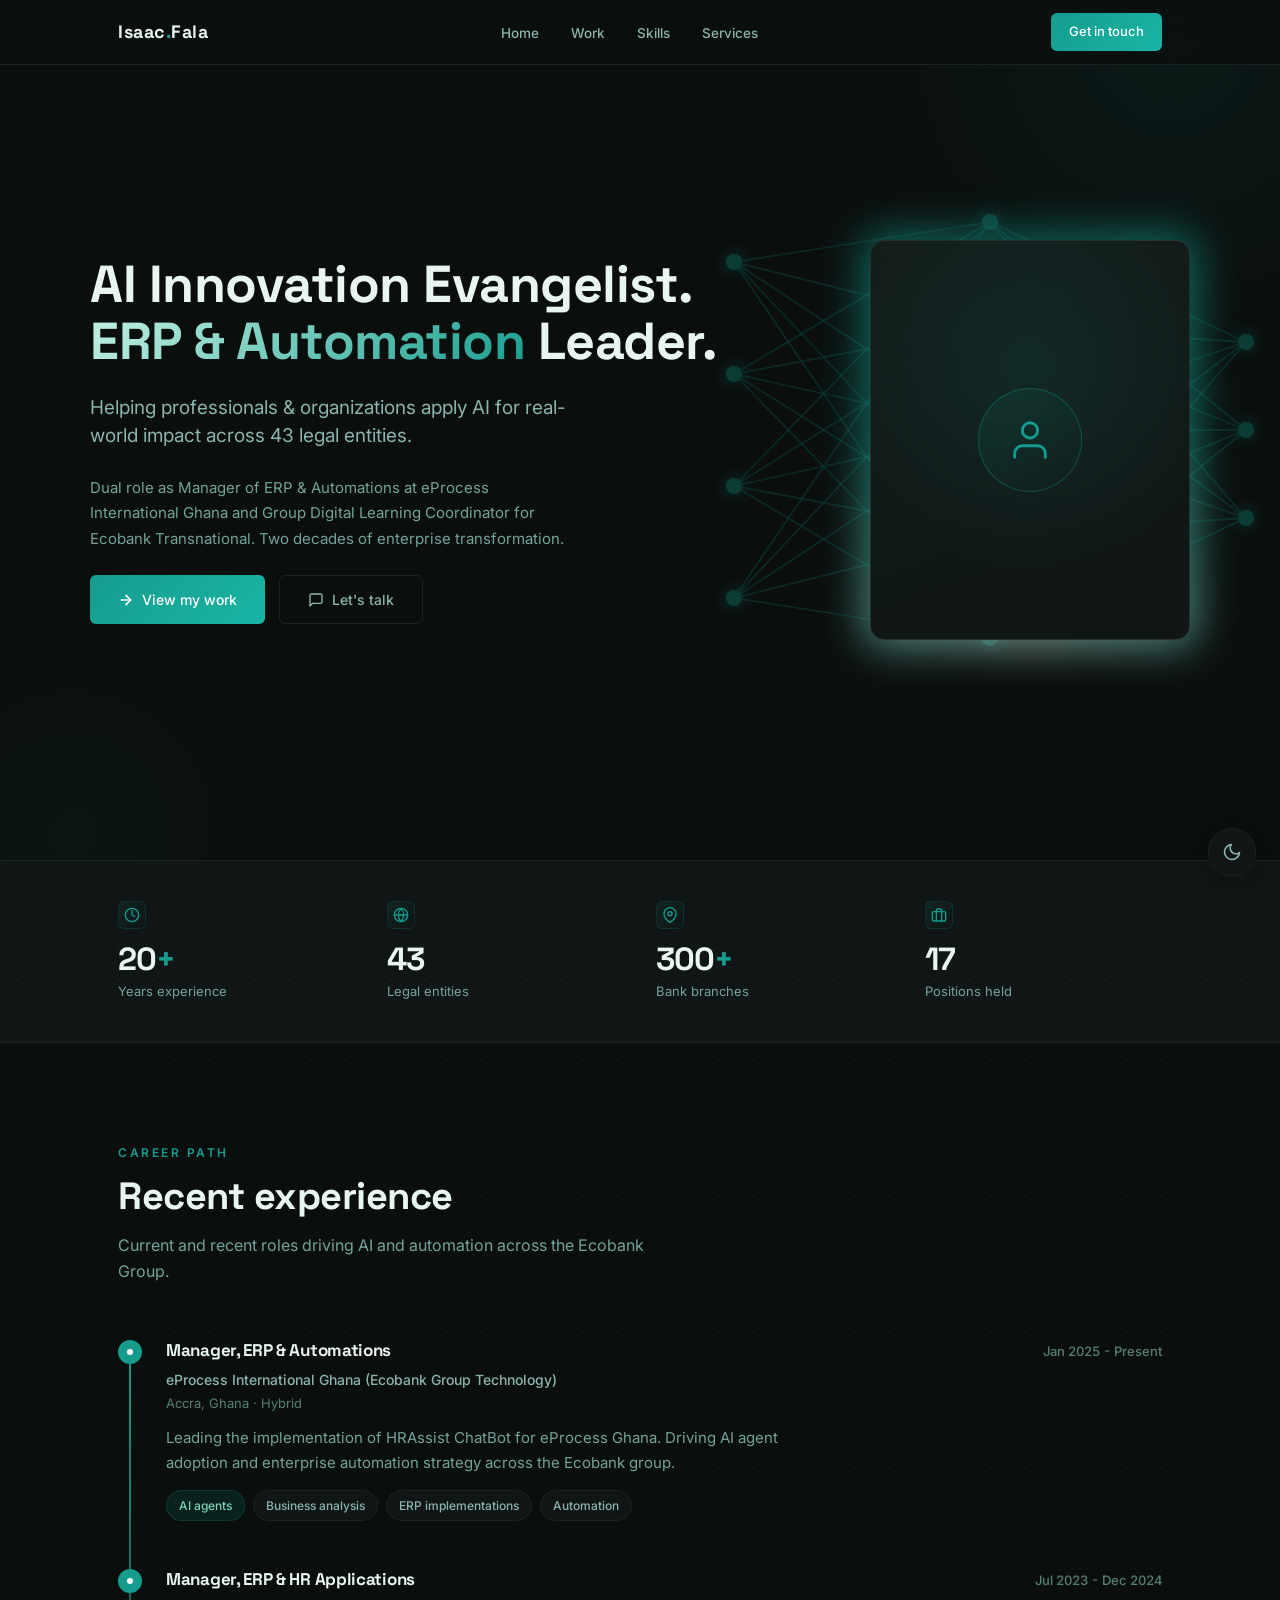
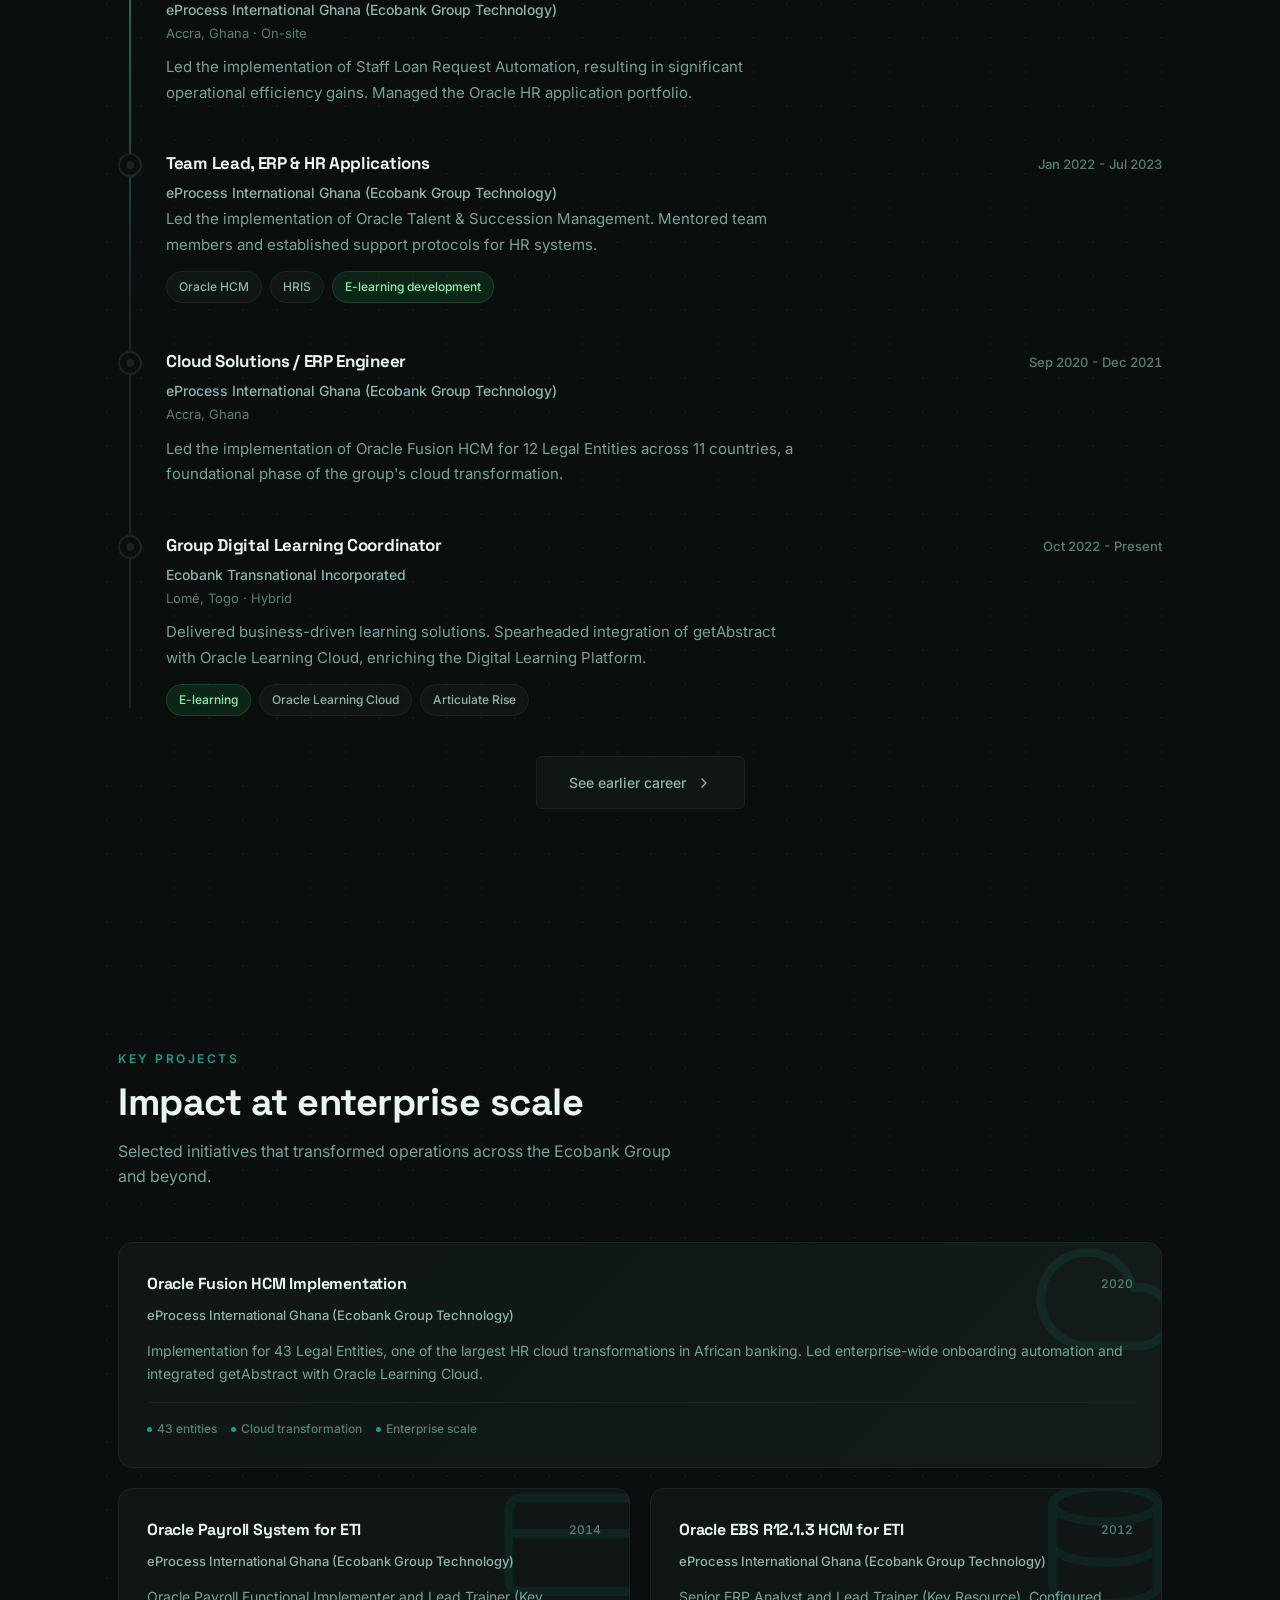
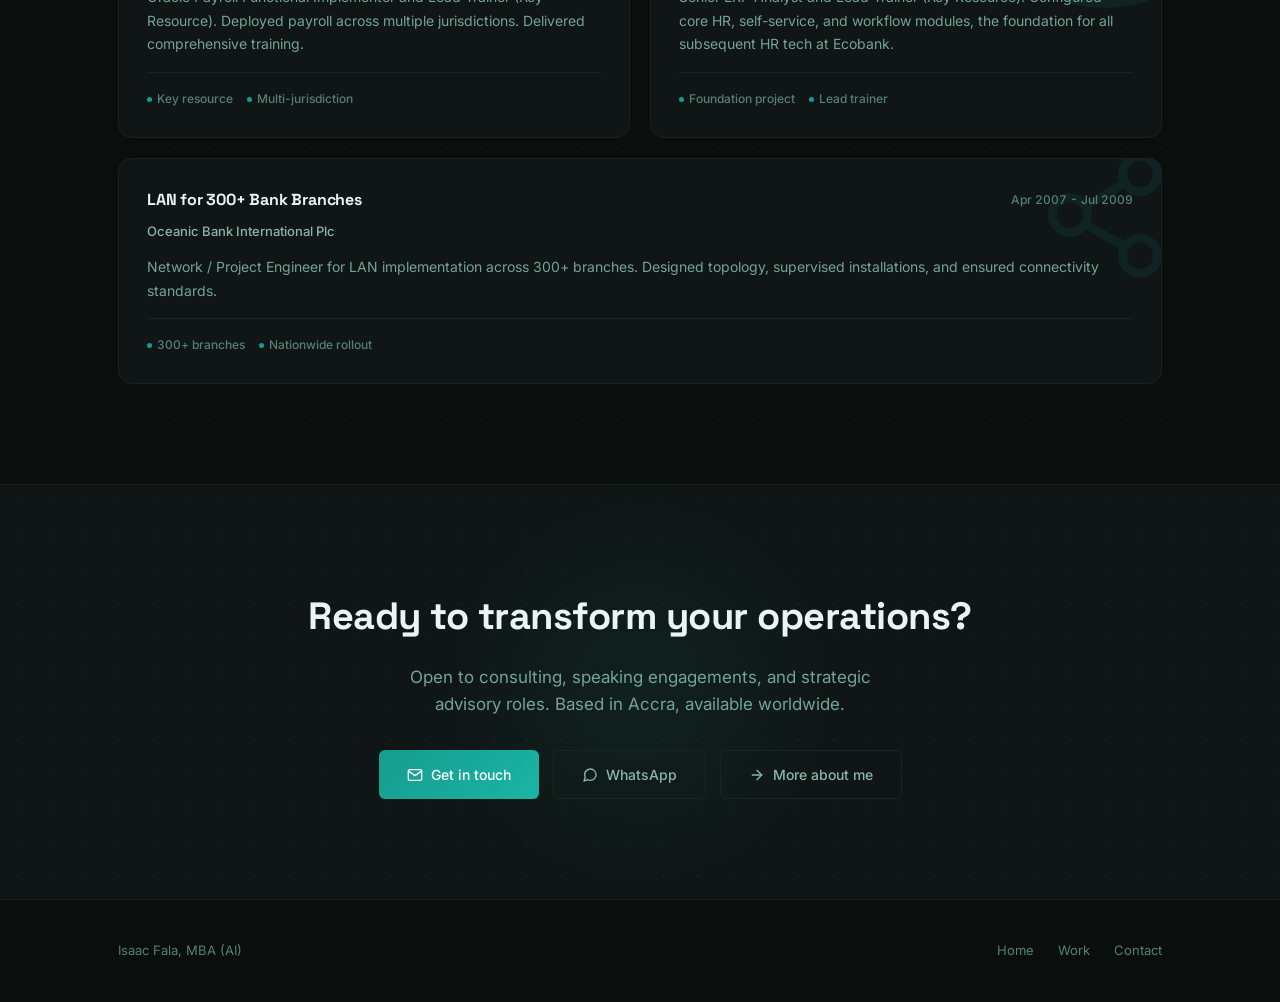
==== commit 08ae7ff7: "Fix huge empty space in tall/portrait viewports - Cap hero height at min(100vh, 860px) so it doesn't" ====
--- a/index.html
+++ b/index.html
@@ -228,7 +228,7 @@
           <span><span class="project-meta-dot"></span>Lead trainer</span>
         </div>
       </div>
-      <div class="project-card reveal">
+      <div class="project-card wide reveal">
         <span class="project-glyph" aria-hidden="true"><svg viewBox="0 0 24 24" fill="none" stroke="currentColor" stroke-width="1.5" stroke-linecap="round" stroke-linejoin="round"><circle cx="18" cy="5" r="3"/><circle cx="6" cy="12" r="3"/><circle cx="18" cy="19" r="3"/><line x1="8.59" y1="13.51" x2="15.42" y2="17.49"/><line x1="15.41" y1="6.51" x2="8.59" y2="10.49"/></svg></span>
         <div class="project-header">
           <span class="project-title">LAN for 300+ Bank Branches</span>
--- a/styles.css
+++ b/styles.css
@@ -178,7 +178,7 @@
 
 /* ===== HERO (home only) ===== */
 .hero {
-  min-height: 100vh;
+  min-height: min(100vh, 860px);
   display: flex;
   align-items: center;
   padding: 100px 28px 80px;
@@ -638,6 +638,7 @@
   grid-column: span 2;
   background: linear-gradient(135deg, var(--surface) 0%, var(--surface-elevated) 100%);
 }
+.project-card.wide { grid-column: span 2; }
 .project-header {
   display: flex;
   align-items: center;
@@ -1103,7 +1104,7 @@
   .hero-subtitle, .hero-desc { max-width: 100%; }
   .stats-inner { grid-template-columns: repeat(2, 1fr); }
   .projects-grid { grid-template-columns: 1fr; }
-  .project-card.featured { grid-column: span 1; }
+  .project-card.featured, .project-card.wide { grid-column: span 1; }
   /* work */
   .skills-grid { grid-template-columns: repeat(2, 1fr); }
   .services-grid { grid-template-columns: repeat(2, 1fr); }
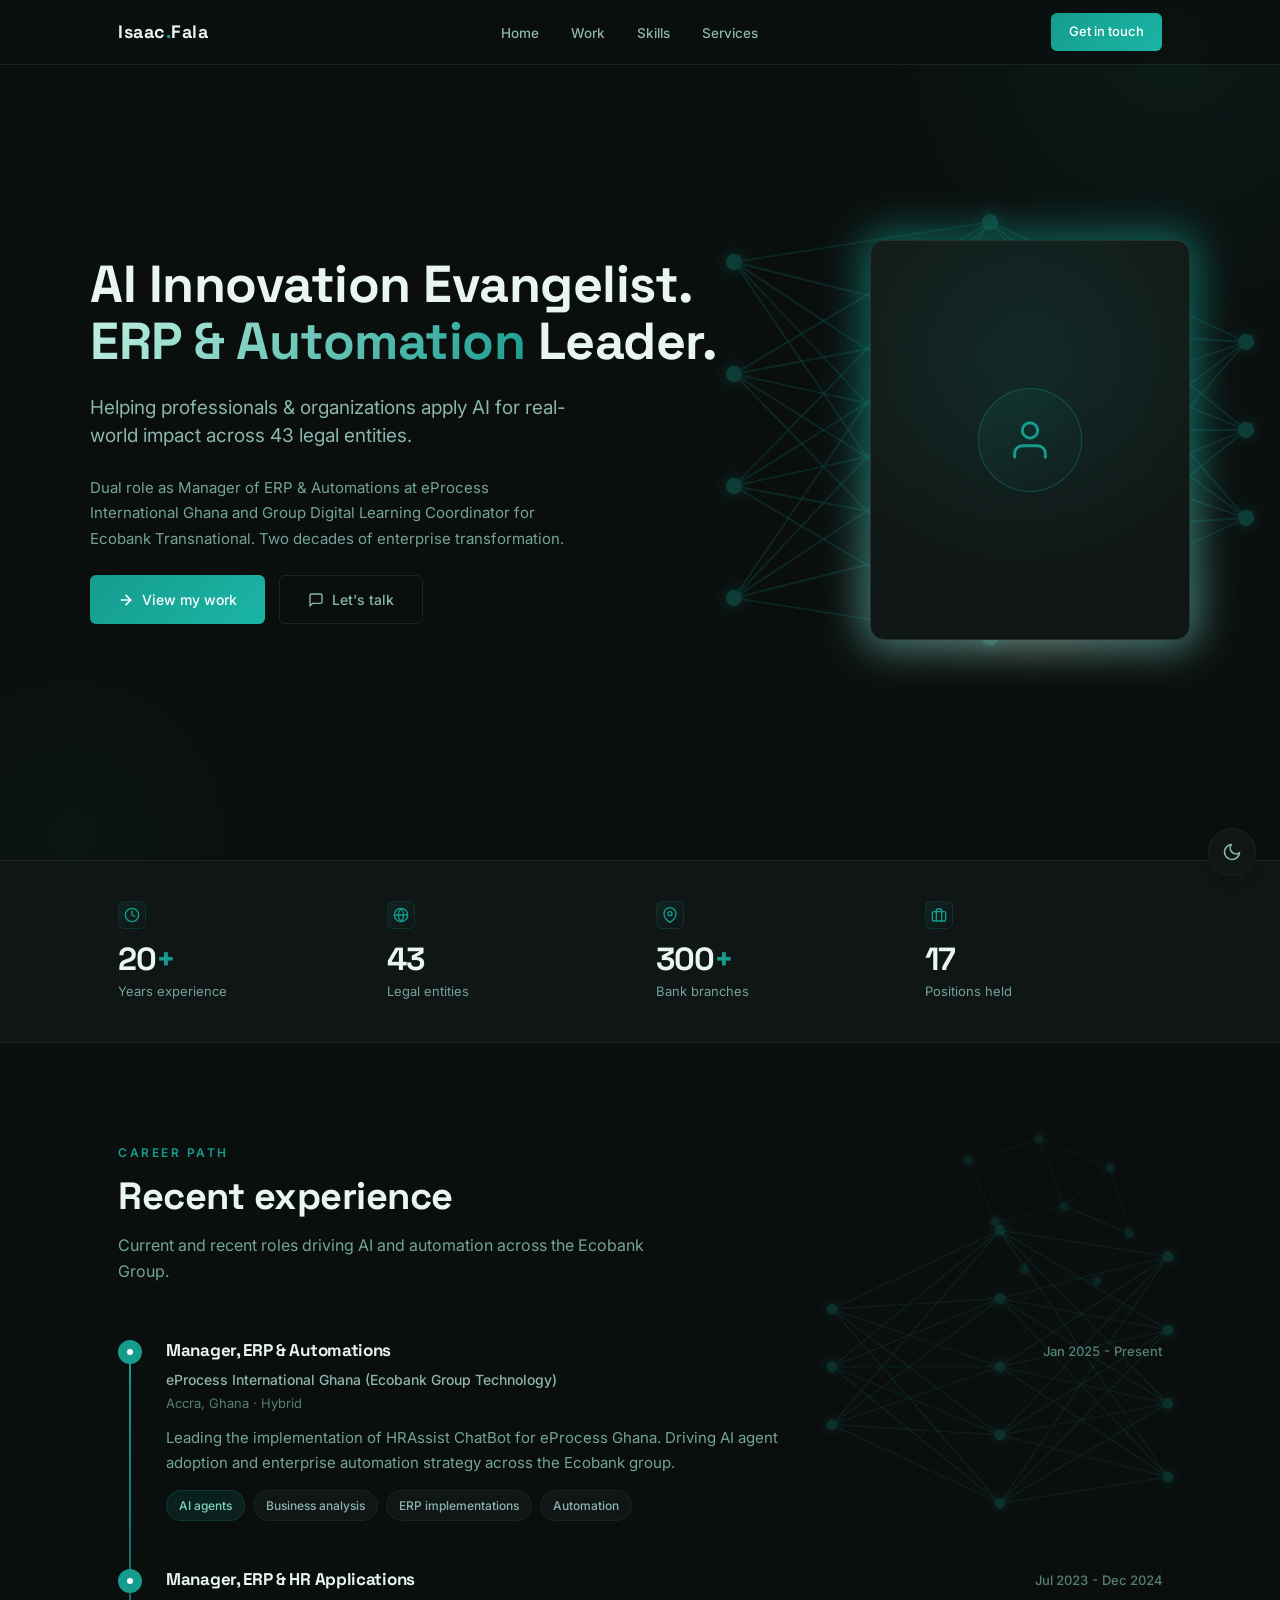
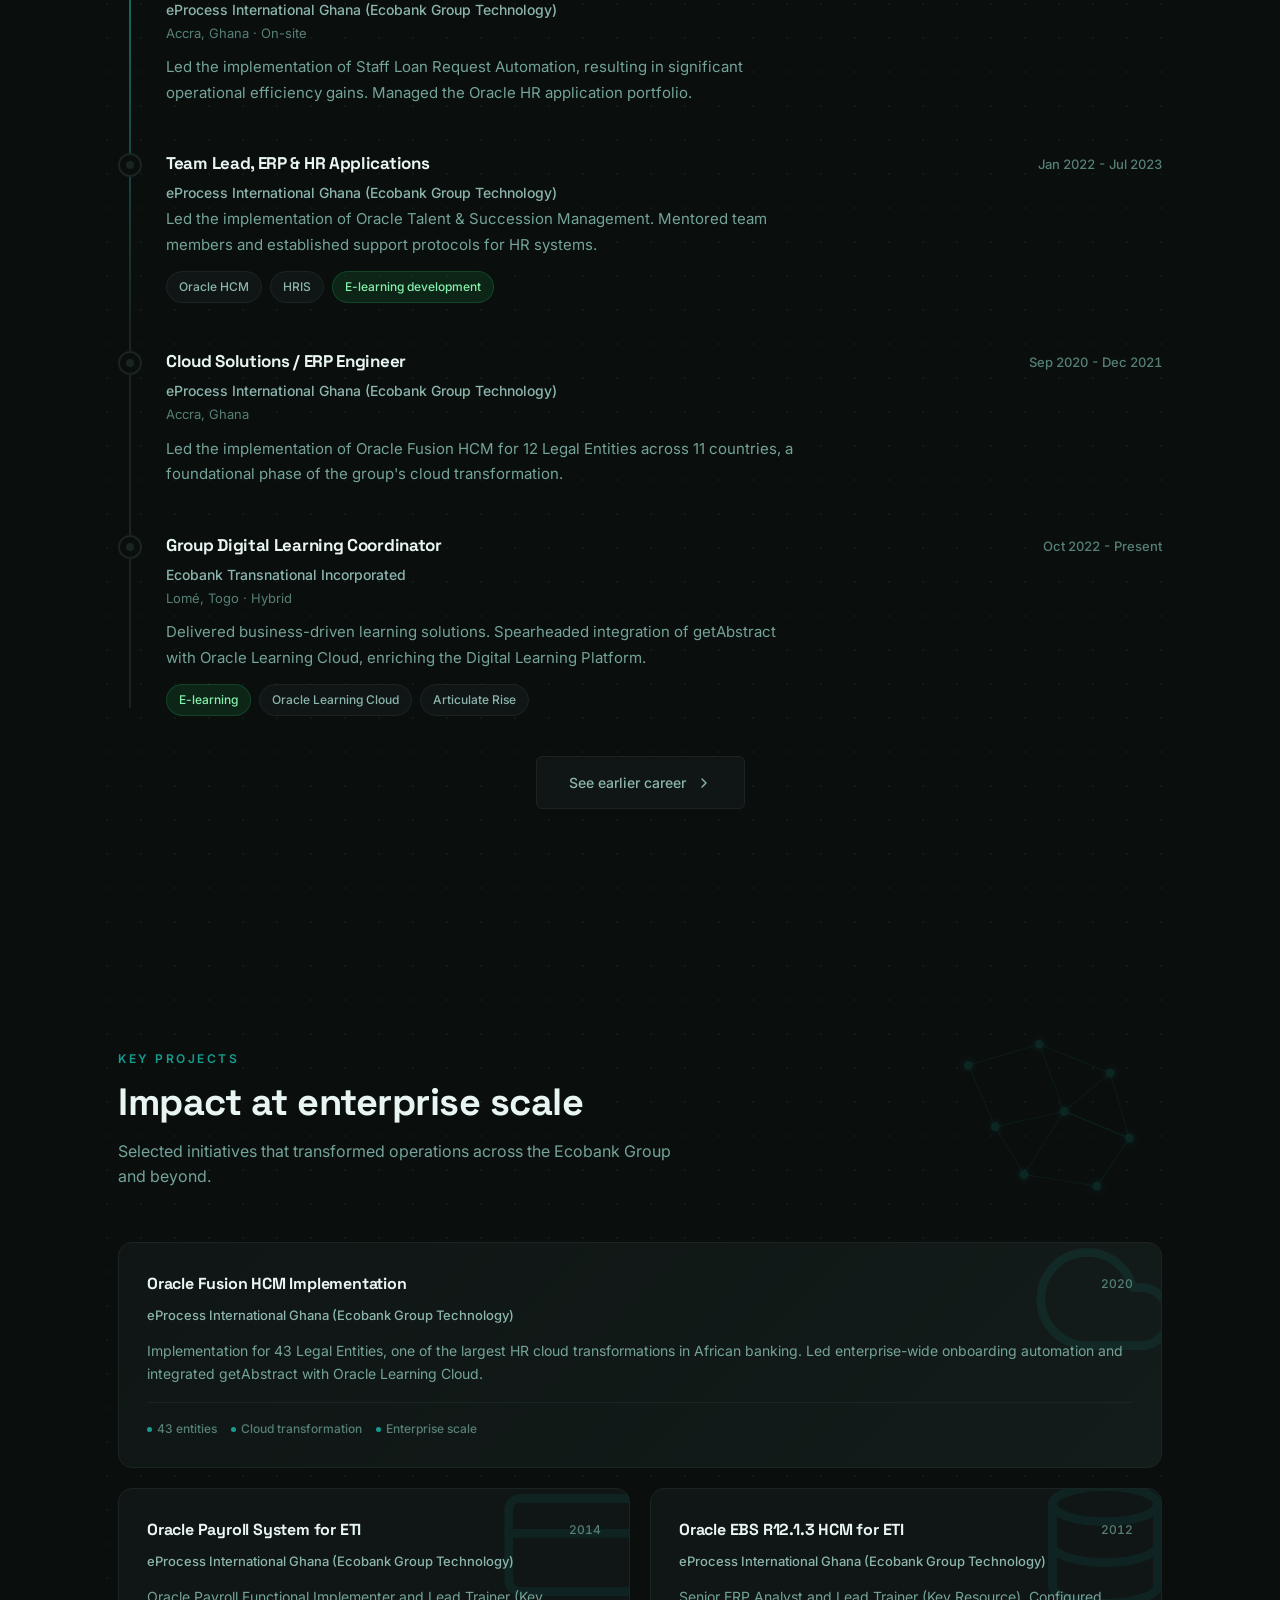
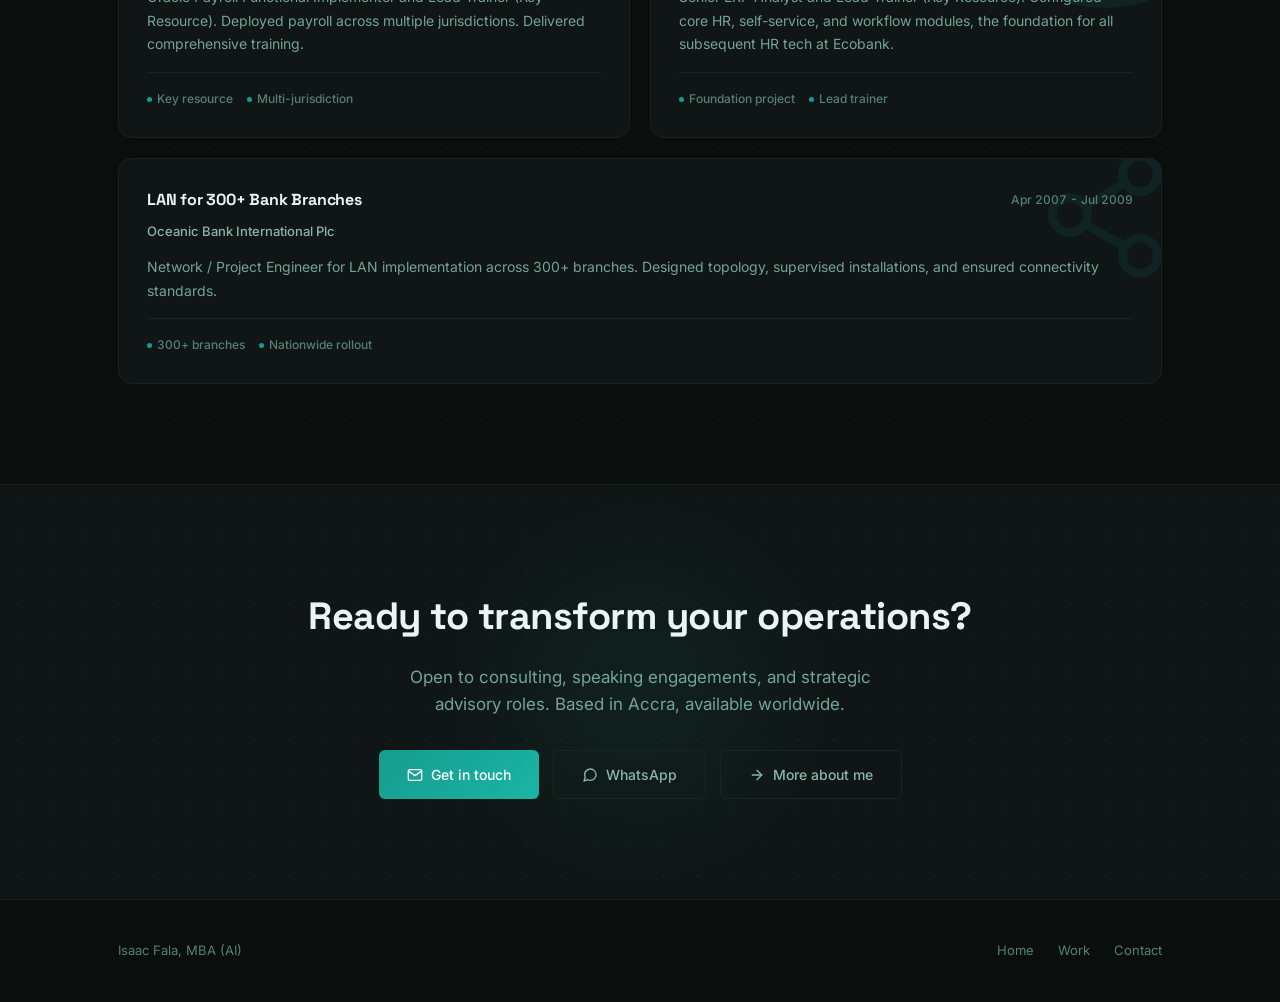
==== commit 437e46da: "Beautify empty spaces with cohesive network motifs - Add a constellation graphic beside every sectio" ====
--- a/index.html
+++ b/index.html
@@ -100,7 +100,9 @@
   </div>
   <!-- EXPERIENCE (First Half) -->
   <section class="section" id="experience">
+    <div class="exp-net" aria-hidden="true"><svg viewBox="0 0 400 350" fill="none" xmlns="http://www.w3.org/2000/svg"><line class="edge" x1="40" y1="70" x2="200" y2="45"/><line class="edge" x1="40" y1="70" x2="200" y2="110"/><line class="edge" x1="40" y1="70" x2="200" y2="175"/><line class="edge" x1="40" y1="70" x2="200" y2="240"/><line class="edge" x1="40" y1="70" x2="200" y2="305"/><line class="edge" x1="40" y1="140" x2="200" y2="45"/><line class="edge" x1="40" y1="140" x2="200" y2="110"/><line class="edge" x1="40" y1="140" x2="200" y2="175"/><line class="edge" x1="40" y1="140" x2="200" y2="240"/><line class="edge" x1="40" y1="140" x2="200" y2="305"/><line class="edge" x1="40" y1="210" x2="200" y2="45"/><line class="edge" x1="40" y1="210" x2="200" y2="110"/><line class="edge" x1="40" y1="210" x2="200" y2="175"/><line class="edge" x1="40" y1="210" x2="200" y2="240"/><line class="edge" x1="40" y1="210" x2="200" y2="305"/><line class="edge" x1="40" y1="280" x2="200" y2="45"/><line class="edge" x1="40" y1="280" x2="200" y2="110"/><line class="edge" x1="40" y1="280" x2="200" y2="175"/><line class="edge" x1="40" y1="280" x2="200" y2="240"/><line class="edge" x1="40" y1="280" x2="200" y2="305"/><line class="edge" x1="200" y1="45" x2="360" y2="120"/><line class="edge" x1="200" y1="45" x2="360" y2="175"/><line class="edge" x1="200" y1="45" x2="360" y2="230"/><line class="edge" x1="200" y1="110" x2="360" y2="120"/><line class="edge" x1="200" y1="110" x2="360" y2="175"/><line class="edge" x1="200" y1="110" x2="360" y2="230"/><line class="edge" x1="200" y1="175" x2="360" y2="120"/><line class="edge" x1="200" y1="175" x2="360" y2="175"/><line class="edge" x1="200" y1="175" x2="360" y2="230"/><line class="edge" x1="200" y1="240" x2="360" y2="120"/><line class="edge" x1="200" y1="240" x2="360" y2="175"/><line class="edge" x1="200" y1="240" x2="360" y2="230"/><line class="edge" x1="200" y1="305" x2="360" y2="120"/><line class="edge" x1="200" y1="305" x2="360" y2="175"/><line class="edge" x1="200" y1="305" x2="360" y2="230"/><circle class="node pulse" cx="40" cy="70" r="5" style="animation-duration:2.4s"/><circle class="node" cx="40" cy="140" r="5" style="animation-duration:2.8s"/><circle class="node" cx="40" cy="210" r="5" style="animation-duration:3.2s"/><circle class="node pulse" cx="40" cy="280" r="5" style="animation-duration:3.6s"/><circle class="node" cx="200" cy="45" r="5" style="animation-duration:4s"/><circle class="node" cx="200" cy="110" r="5" style="animation-duration:2.4s"/><circle class="node pulse" cx="200" cy="175" r="5" style="animation-duration:2.8s"/><circle class="node" cx="200" cy="240" r="5" style="animation-duration:3.2s"/><circle class="node" cx="200" cy="305" r="5" style="animation-duration:3.6s"/><circle class="node pulse" cx="360" cy="120" r="5" style="animation-duration:4s"/><circle class="node" cx="360" cy="175" r="5" style="animation-duration:2.4s"/><circle class="node" cx="360" cy="230" r="5" style="animation-duration:2.8s"/></svg></div>
     <div class="section-header reveal">
+      <span class="section-deco" aria-hidden="true"><svg viewBox="0 0 240 200" fill="none" xmlns="http://www.w3.org/2000/svg"><line class="edge" x1="38" y1="44" x2="112" y2="22"/><line class="edge" x1="112" y1="22" x2="186" y2="52"/><line class="edge" x1="38" y1="44" x2="66" y2="108"/><line class="edge" x1="112" y1="22" x2="138" y2="92"/><line class="edge" x1="186" y1="52" x2="138" y2="92"/><line class="edge" x1="186" y1="52" x2="206" y2="120"/><line class="edge" x1="66" y1="108" x2="138" y2="92"/><line class="edge" x1="138" y1="92" x2="96" y2="158"/><line class="edge" x1="138" y1="92" x2="206" y2="120"/><line class="edge" x1="66" y1="108" x2="96" y2="158"/><line class="edge" x1="206" y1="120" x2="172" y2="170"/><line class="edge" x1="96" y1="158" x2="172" y2="170"/><line class="edge" x1="206" y1="120" x2="138" y2="92"/><circle class="node pulse" cx="38" cy="44" r="4.5" style="animation-duration:2.4s"/><circle class="node" cx="112" cy="22" r="4.5" style="animation-duration:2.9s"/><circle class="node" cx="186" cy="52" r="4.5" style="animation-duration:3.4s"/><circle class="node pulse" cx="66" cy="108" r="4.5" style="animation-duration:3.9s"/><circle class="node" cx="138" cy="92" r="4.5" style="animation-duration:2.4s"/><circle class="node" cx="206" cy="120" r="4.5" style="animation-duration:2.9s"/><circle class="node pulse" cx="96" cy="158" r="4.5" style="animation-duration:3.4s"/><circle class="node" cx="172" cy="170" r="4.5" style="animation-duration:3.9s"/></svg></span>
       <div class="section-eyebrow">Career Path</div>
       <h2 class="section-title">Recent experience</h2>
       <p class="section-desc">Current and recent roles driving AI and automation across the Ecobank Group.</p>
@@ -183,6 +185,7 @@
   <!-- PROJECTS -->
   <section class="section" id="projects">
     <div class="section-header reveal">
+      <span class="section-deco" aria-hidden="true"><svg viewBox="0 0 240 200" fill="none" xmlns="http://www.w3.org/2000/svg"><line class="edge" x1="38" y1="44" x2="112" y2="22"/><line class="edge" x1="112" y1="22" x2="186" y2="52"/><line class="edge" x1="38" y1="44" x2="66" y2="108"/><line class="edge" x1="112" y1="22" x2="138" y2="92"/><line class="edge" x1="186" y1="52" x2="138" y2="92"/><line class="edge" x1="186" y1="52" x2="206" y2="120"/><line class="edge" x1="66" y1="108" x2="138" y2="92"/><line class="edge" x1="138" y1="92" x2="96" y2="158"/><line class="edge" x1="138" y1="92" x2="206" y2="120"/><line class="edge" x1="66" y1="108" x2="96" y2="158"/><line class="edge" x1="206" y1="120" x2="172" y2="170"/><line class="edge" x1="96" y1="158" x2="172" y2="170"/><line class="edge" x1="206" y1="120" x2="138" y2="92"/><circle class="node pulse" cx="38" cy="44" r="4.5" style="animation-duration:2.4s"/><circle class="node" cx="112" cy="22" r="4.5" style="animation-duration:2.9s"/><circle class="node" cx="186" cy="52" r="4.5" style="animation-duration:3.4s"/><circle class="node pulse" cx="66" cy="108" r="4.5" style="animation-duration:3.9s"/><circle class="node" cx="138" cy="92" r="4.5" style="animation-duration:2.4s"/><circle class="node" cx="206" cy="120" r="4.5" style="animation-duration:2.9s"/><circle class="node pulse" cx="96" cy="158" r="4.5" style="animation-duration:3.4s"/><circle class="node" cx="172" cy="170" r="4.5" style="animation-duration:3.9s"/></svg></span>
       <div class="section-eyebrow">Key Projects</div>
       <h2 class="section-title">Impact at enterprise scale</h2>
       <p class="section-desc">Selected initiatives that transformed operations across the Ecobank Group and beyond.</p>
--- a/styles.css
+++ b/styles.css
@@ -993,9 +993,9 @@
   background-size: 34px 34px;
 }
 
-/* Mirrored network motif filling the timeline's empty side (work) */
-.page-work #experience { position: relative; }
-.page-work #experience > *:not(.exp-net) { position: relative; z-index: 1; }
+/* Network motif filling the timeline's empty side (both pages) */
+#experience { position: relative; }
+#experience > *:not(.exp-net) { position: relative; z-index: 1; }
 .exp-net {
   position: absolute;
   top: 140px;
@@ -1080,6 +1080,33 @@
 [data-theme="light"] .edu-card {
   box-shadow: 0 1px 2px rgba(13, 31, 28, 0.05), 0 12px 30px rgba(13, 31, 28, 0.05);
 }
+
+/* Constellation motif beside every section heading (fills the empty
+   space next to headers, both pages) */
+.section-header { position: relative; }
+.section-header > *:not(.section-deco) { position: relative; z-index: 1; }
+.section-deco {
+  position: absolute;
+  top: 50%;
+  right: 0;
+  transform: translateY(-50%);
+  width: 230px;
+  max-width: 40%;
+  color: var(--accent);
+  opacity: 0.16;
+  pointer-events: none;
+  z-index: 0;
+}
+[data-theme="light"] .section-deco { opacity: 0.26; }
+.section-deco svg { width: 100%; height: auto; display: block; }
+.section-deco .edge { stroke: currentColor; stroke-width: 1.1; opacity: 0.5; }
+.section-deco .node { fill: currentColor; filter: drop-shadow(0 0 4px currentColor); }
+.section-deco .pulse { animation: nodePulse ease-in-out infinite; transform-origin: center; }
+@media (max-width: 760px) {
+  .section-deco { opacity: 0.09; width: 150px; }
+  [data-theme="light"] .section-deco { opacity: 0.14; }
+}
+@media (prefers-reduced-motion: reduce) { .section-deco .pulse { animation: none; opacity: 0.7; } }
 
 /* ===== SCROLL REVEAL (shared) ===== */
 .reveal {
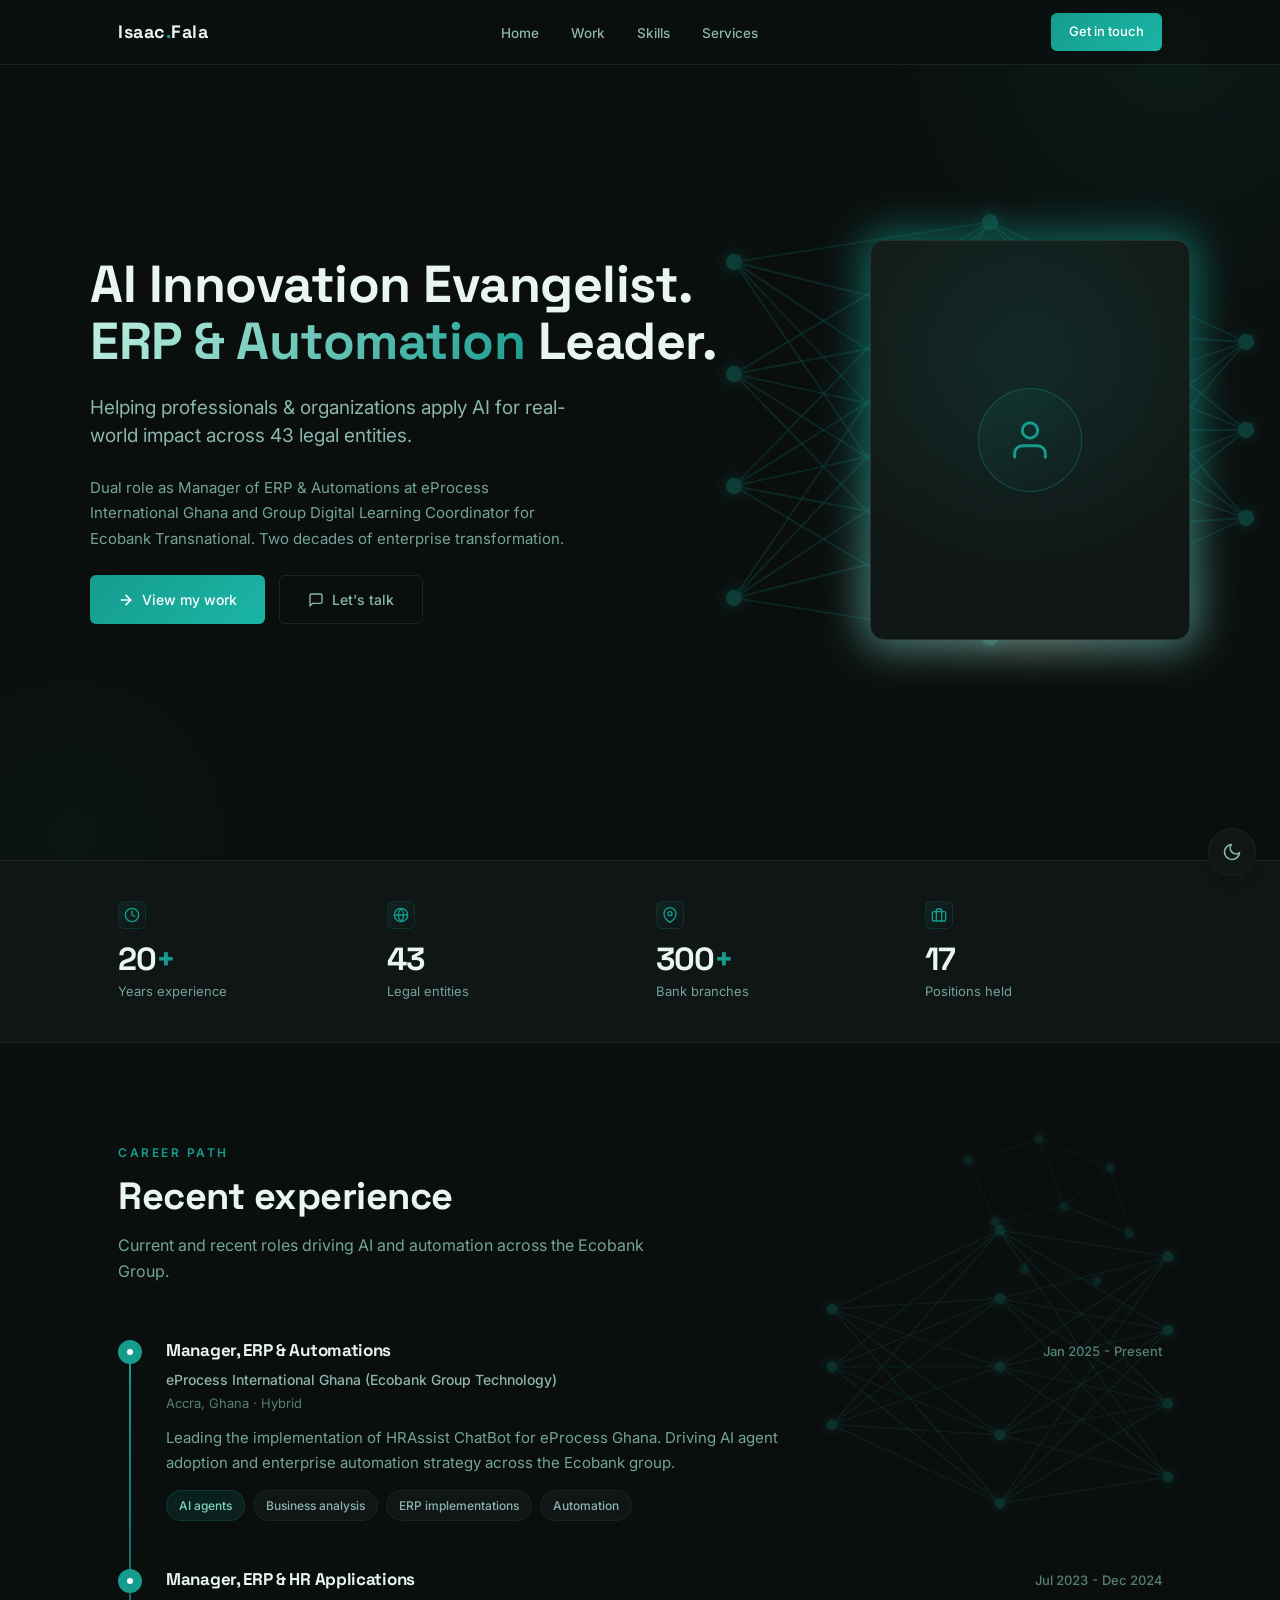
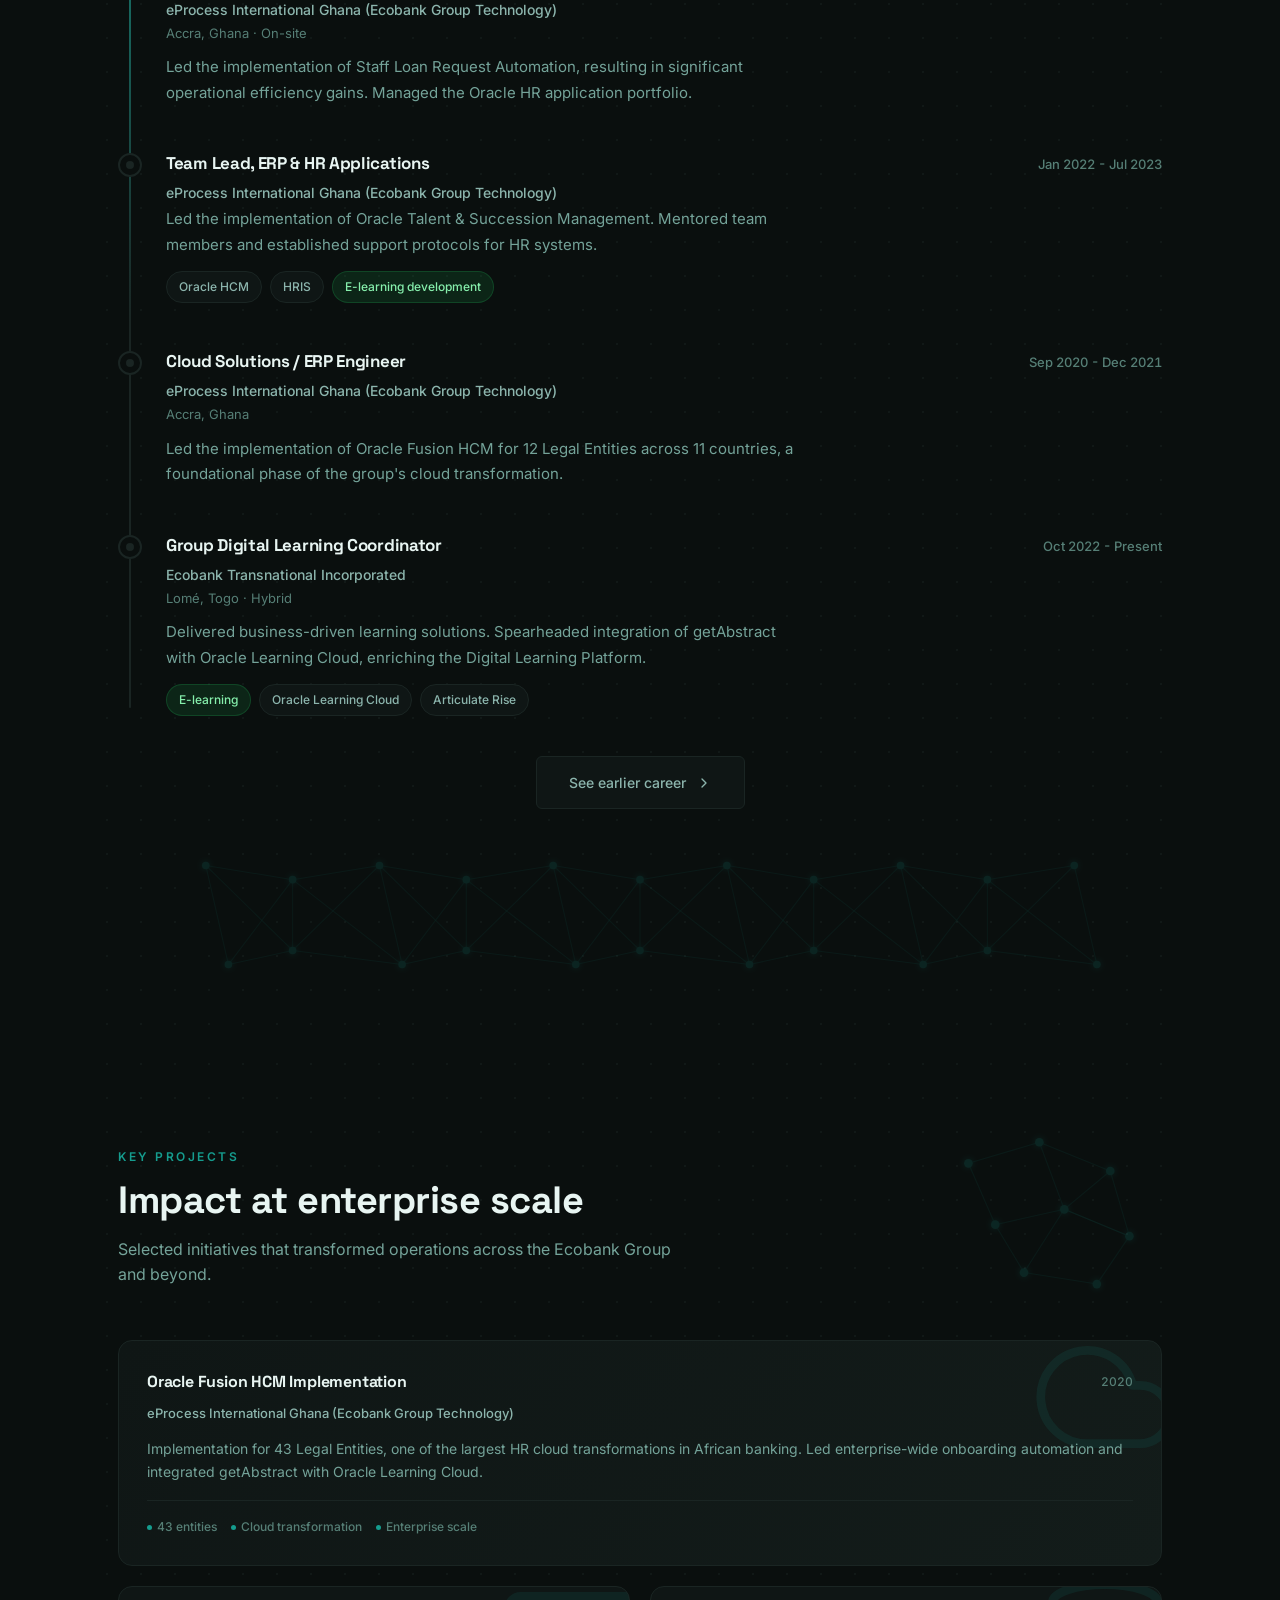
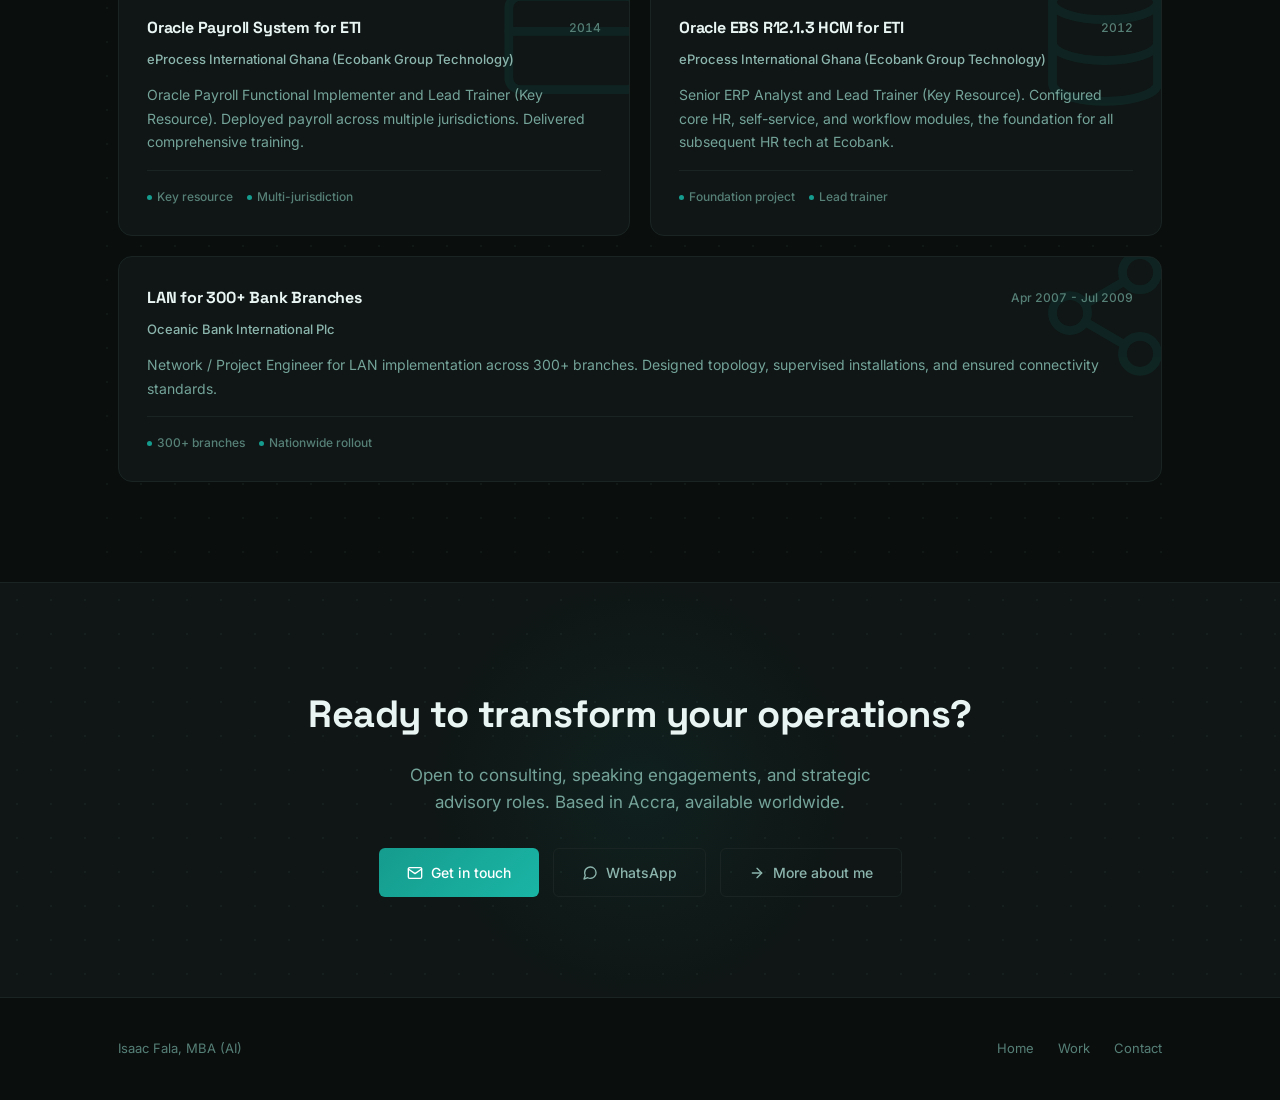
==== commit 42be1f99: "Fill the open band under the page-nav button with a network motif - Add a wide, animated network ban" ====
--- a/index.html
+++ b/index.html
@@ -181,6 +181,7 @@
         <svg width="16" height="16" viewBox="0 0 24 24" fill="none" stroke="currentColor" stroke-width="2" stroke-linecap="round" stroke-linejoin="round"><path d="m9 18 6-6-6-6"/></svg>
       </a>
     </div>
+    <div class="flow-band" aria-hidden="true"><svg viewBox="0 0 1000 195" fill="none" xmlns="http://www.w3.org/2000/svg"><line class="edge" x1="40" y1="45" x2="64" y2="150"/><line class="edge" x1="40" y1="45" x2="132" y2="60"/><line class="edge" x1="40" y1="45" x2="132" y2="135"/><line class="edge" x1="64" y1="150" x2="132" y2="60"/><line class="edge" x1="64" y1="150" x2="132" y2="135"/><line class="edge" x1="132" y1="60" x2="132" y2="135"/><line class="edge" x1="132" y1="60" x2="224" y2="45"/><line class="edge" x1="132" y1="60" x2="248" y2="150"/><line class="edge" x1="132" y1="135" x2="224" y2="45"/><line class="edge" x1="132" y1="135" x2="248" y2="150"/><line class="edge" x1="224" y1="45" x2="248" y2="150"/><line class="edge" x1="224" y1="45" x2="316" y2="60"/><line class="edge" x1="224" y1="45" x2="316" y2="135"/><line class="edge" x1="248" y1="150" x2="316" y2="60"/><line class="edge" x1="248" y1="150" x2="316" y2="135"/><line class="edge" x1="316" y1="60" x2="316" y2="135"/><line class="edge" x1="316" y1="60" x2="408" y2="45"/><line class="edge" x1="316" y1="60" x2="432" y2="150"/><line class="edge" x1="316" y1="135" x2="408" y2="45"/><line class="edge" x1="316" y1="135" x2="432" y2="150"/><line class="edge" x1="408" y1="45" x2="432" y2="150"/><line class="edge" x1="408" y1="45" x2="500" y2="60"/><line class="edge" x1="408" y1="45" x2="500" y2="135"/><line class="edge" x1="432" y1="150" x2="500" y2="60"/><line class="edge" x1="432" y1="150" x2="500" y2="135"/><line class="edge" x1="500" y1="60" x2="500" y2="135"/><line class="edge" x1="500" y1="60" x2="592" y2="45"/><line class="edge" x1="500" y1="60" x2="616" y2="150"/><line class="edge" x1="500" y1="135" x2="592" y2="45"/><line class="edge" x1="500" y1="135" x2="616" y2="150"/><line class="edge" x1="592" y1="45" x2="616" y2="150"/><line class="edge" x1="592" y1="45" x2="684" y2="60"/><line class="edge" x1="592" y1="45" x2="684" y2="135"/><line class="edge" x1="616" y1="150" x2="684" y2="60"/><line class="edge" x1="616" y1="150" x2="684" y2="135"/><line class="edge" x1="684" y1="60" x2="684" y2="135"/><line class="edge" x1="684" y1="60" x2="776" y2="45"/><line class="edge" x1="684" y1="60" x2="800" y2="150"/><line class="edge" x1="684" y1="135" x2="776" y2="45"/><line class="edge" x1="684" y1="135" x2="800" y2="150"/><line class="edge" x1="776" y1="45" x2="800" y2="150"/><line class="edge" x1="776" y1="45" x2="868" y2="60"/><line class="edge" x1="776" y1="45" x2="868" y2="135"/><line class="edge" x1="800" y1="150" x2="868" y2="60"/><line class="edge" x1="800" y1="150" x2="868" y2="135"/><line class="edge" x1="868" y1="60" x2="868" y2="135"/><line class="edge" x1="868" y1="60" x2="960" y2="45"/><line class="edge" x1="868" y1="60" x2="984" y2="150"/><line class="edge" x1="868" y1="135" x2="960" y2="45"/><line class="edge" x1="868" y1="135" x2="984" y2="150"/><line class="edge" x1="960" y1="45" x2="984" y2="150"/><circle class="node pulse" cx="40" cy="45" r="4" style="animation-duration:2.4s"/><circle class="node" cx="64" cy="150" r="4" style="animation-duration:2.9s"/><circle class="node" cx="132" cy="60" r="4" style="animation-duration:3.4s"/><circle class="node" cx="132" cy="135" r="4" style="animation-duration:3.9s"/><circle class="node pulse" cx="224" cy="45" r="4" style="animation-duration:4.4s"/><circle class="node" cx="248" cy="150" r="4" style="animation-duration:2.4s"/><circle class="node" cx="316" cy="60" r="4" style="animation-duration:2.9s"/><circle class="node" cx="316" cy="135" r="4" style="animation-duration:3.4s"/><circle class="node pulse" cx="408" cy="45" r="4" style="animation-duration:3.9s"/><circle class="node" cx="432" cy="150" r="4" style="animation-duration:4.4s"/><circle class="node" cx="500" cy="60" r="4" style="animation-duration:2.4s"/><circle class="node" cx="500" cy="135" r="4" style="animation-duration:2.9s"/><circle class="node pulse" cx="592" cy="45" r="4" style="animation-duration:3.4s"/><circle class="node" cx="616" cy="150" r="4" style="animation-duration:3.9s"/><circle class="node" cx="684" cy="60" r="4" style="animation-duration:4.4s"/><circle class="node" cx="684" cy="135" r="4" style="animation-duration:2.4s"/><circle class="node pulse" cx="776" cy="45" r="4" style="animation-duration:2.9s"/><circle class="node" cx="800" cy="150" r="4" style="animation-duration:3.4s"/><circle class="node" cx="868" cy="60" r="4" style="animation-duration:3.9s"/><circle class="node" cx="868" cy="135" r="4" style="animation-duration:4.4s"/><circle class="node pulse" cx="960" cy="45" r="4" style="animation-duration:2.4s"/><circle class="node" cx="984" cy="150" r="4" style="animation-duration:2.9s"/></svg></div>
   </section>
   <!-- PROJECTS -->
   <section class="section" id="projects">
--- a/styles.css
+++ b/styles.css
@@ -1081,6 +1081,26 @@
   box-shadow: 0 1px 2px rgba(13, 31, 28, 0.05), 0 12px 30px rgba(13, 31, 28, 0.05);
 }
 
+/* Wide network band filling the open space under the page-nav button */
+.flow-band {
+  max-width: 1000px;
+  margin: 4px auto 0;
+  padding: 0 28px;
+  color: var(--accent);
+  opacity: 0.15;
+  pointer-events: none;
+}
+[data-theme="light"] .flow-band { opacity: 0.24; }
+.flow-band svg { width: 100%; height: auto; display: block; }
+.flow-band .edge { stroke: currentColor; stroke-width: 1.1; opacity: 0.5; }
+.flow-band .node { fill: currentColor; filter: drop-shadow(0 0 4px currentColor); }
+.flow-band .pulse { animation: nodePulse ease-in-out infinite; transform-origin: center; }
+/* The band now fills the gap, so trim the section's own trailing padding */
+#experience { padding-bottom: 40px; }
+#experience .page-nav { padding-bottom: 10px; }
+@media (max-width: 760px) { .flow-band { opacity: 0.10; } }
+@media (prefers-reduced-motion: reduce) { .flow-band .pulse { animation: none; } }
+
 /* Constellation motif beside every section heading (fills the empty
    space next to headers, both pages) */
 .section-header { position: relative; }
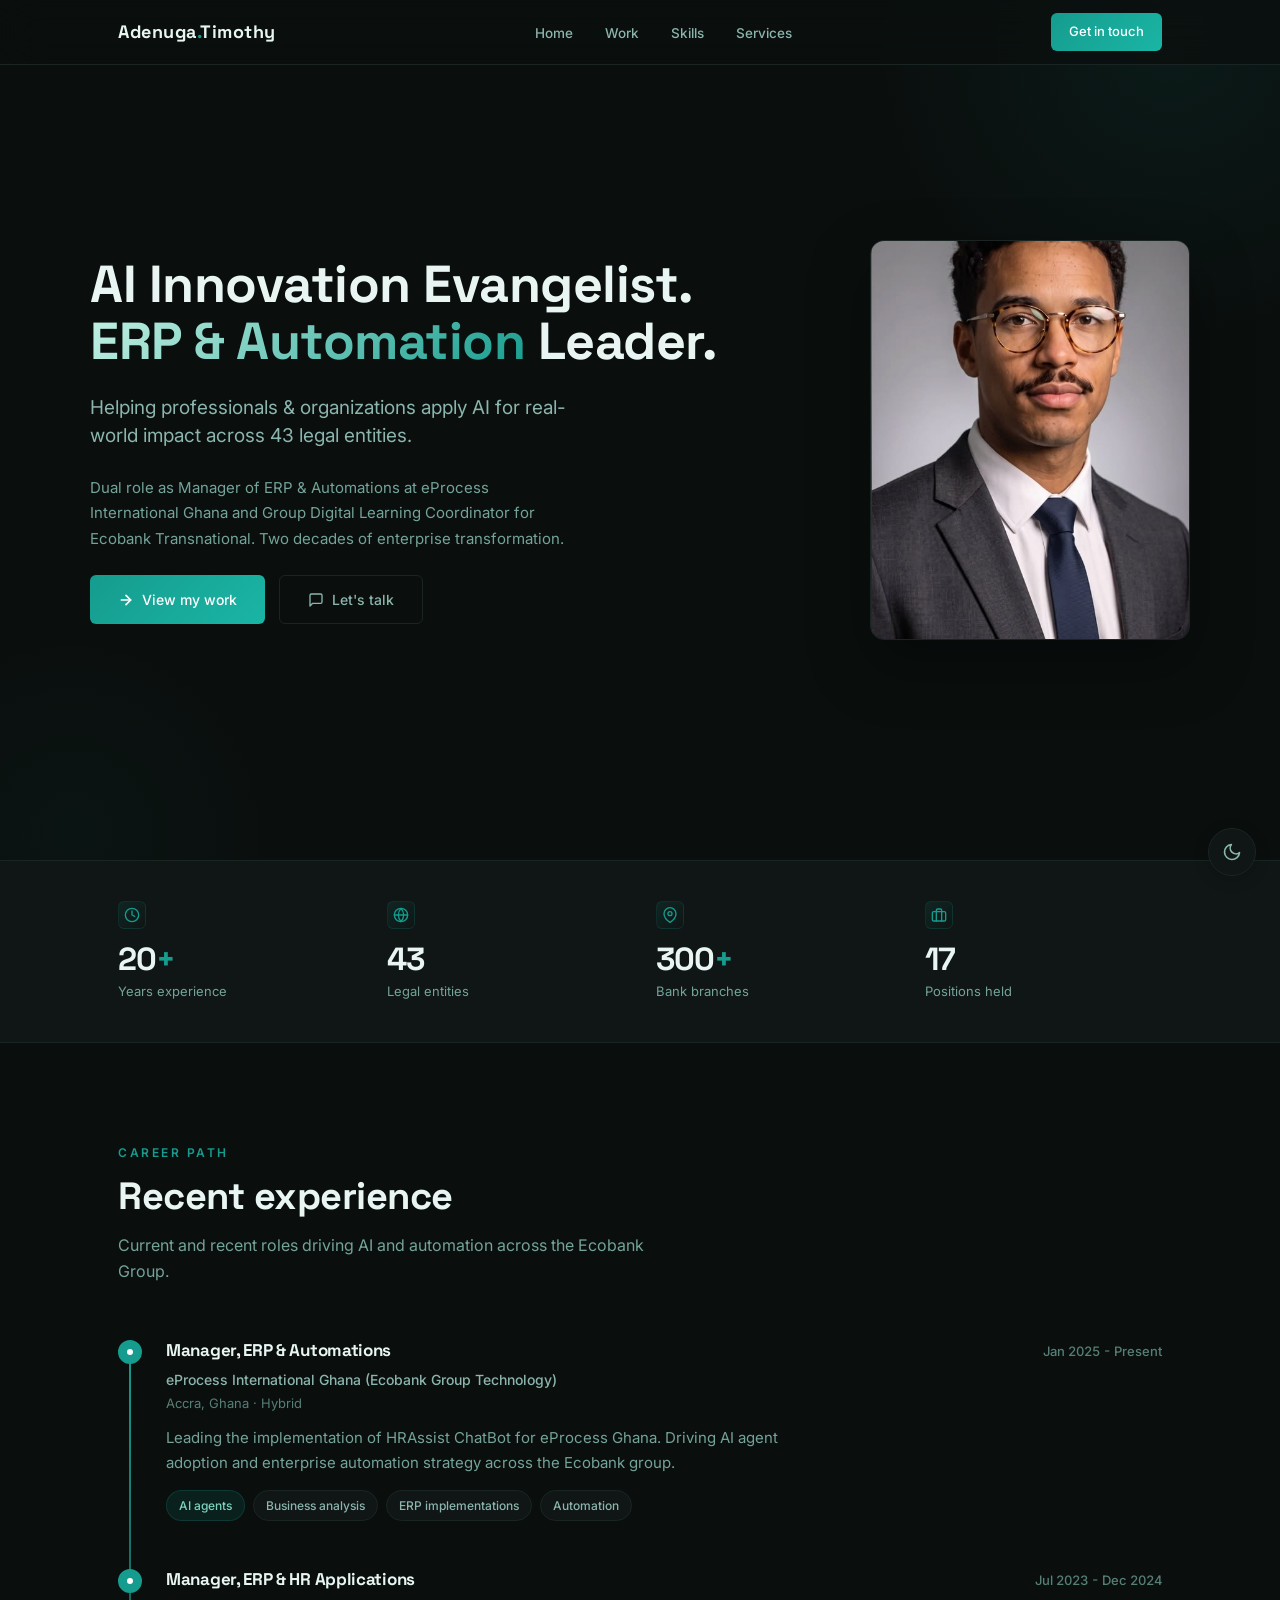
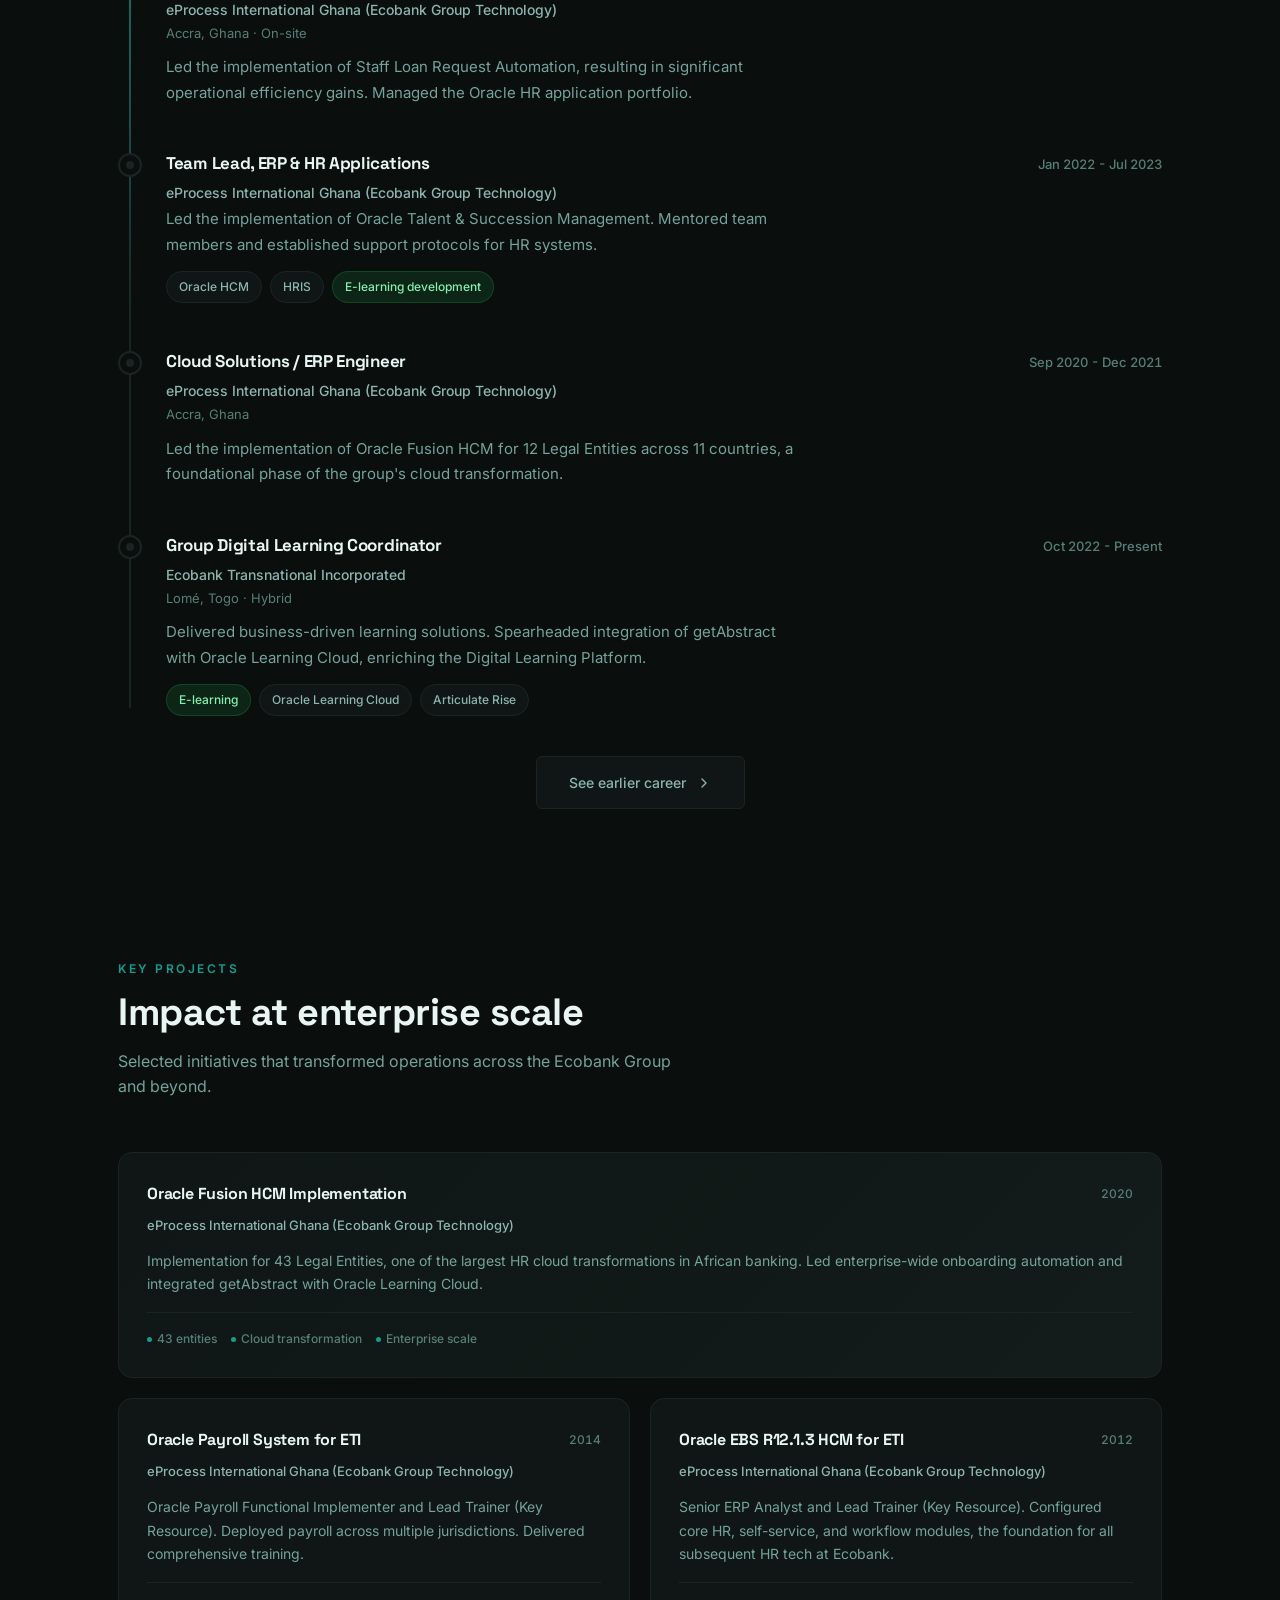
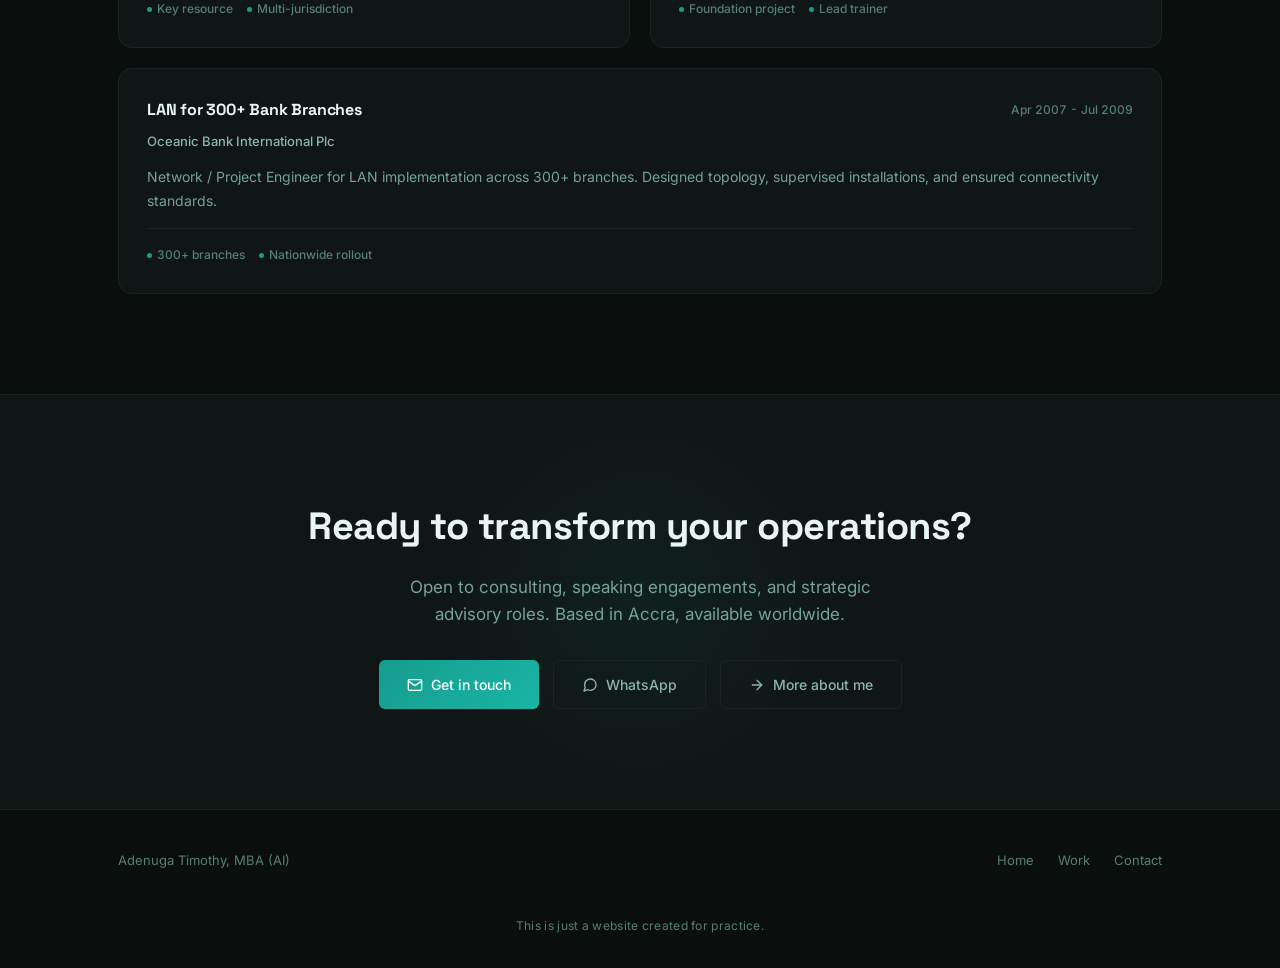
==== commit 46fee740: "Rebrand to Adenuga Timothy (practice site): add photo, minimal styling - Add hero profile photo - Re" ====
--- a/index.html
+++ b/index.html
@@ -3,12 +3,12 @@
 <head>
   <meta charset="UTF-8">
   <meta name="viewport" content="width=device-width, initial-scale=1.0">
-  <title>Isaac Fala | AI Innovation Evangelist</title>
+  <title>Adenuga Timothy | AI Innovation Evangelist</title>
   <link rel="icon" href="favicon.svg" type="image/svg+xml">
   <!-- Sharing / preview tags (WhatsApp, LinkedIn, etc.) -->
-  <meta name="description" content="Isaac Fala — AI Innovation Evangelist and ERP & Automation leader helping professionals and organizations apply AI for real-world impact across 43 legal entities at the Ecobank Group.">
+  <meta name="description" content="Adenuga Timothy — AI Innovation Evangelist and ERP & Automation leader helping professionals and organizations apply AI for real-world impact across 43 legal entities at the Ecobank Group.">
   <meta property="og:type" content="website">
-  <meta property="og:title" content="Isaac Fala — AI Innovation Evangelist & ERP Leader">
+  <meta property="og:title" content="Adenuga Timothy — AI Innovation Evangelist & ERP Leader">
   <meta property="og:description" content="Two decades of enterprise transformation. Helping professionals and organizations apply AI for real-world impact across the Ecobank Group.">
   <meta property="og:url" content="https://solomondavid1369-blip.github.io/Fala.isaac/">
   <meta property="og:image" content="https://solomondavid1369-blip.github.io/Fala.isaac/profile.jpg">
@@ -27,7 +27,7 @@
   <!-- NAV -->
   <nav>
     <div class="nav-inner">
-      <a href="index.html" class="nav-logo">Isaac<span>.</span>Fala</a>
+      <a href="index.html" class="nav-logo">Adenuga<span>.</span>Timothy</a>
       <ul class="nav-links" id="navLinks">
         <li><a href="index.html">Home</a></li>
         <li><a href="work.html">Work</a></li>
@@ -63,11 +63,7 @@
       <div class="hero-right">
         <div class="hero-img-wrap" id="heroImg">
           <div class="hero-img-frame">
-            <div class="hero-img-placeholder">
-              <div class="hero-avatar">
-                <svg viewBox="0 0 24 24" fill="none" stroke="currentColor" stroke-width="1.5" stroke-linecap="round" stroke-linejoin="round"><path d="M20 21v-2a4 4 0 0 0-4-4H8a4 4 0 0 0-4 4v2"/><circle cx="12" cy="7" r="4"/></svg>
-              </div>
-            </div>
+            <img src="profile.jpg" alt="Adenuga Timothy">
           </div>
         </div>
       </div>
@@ -270,13 +266,14 @@
   </section>
   <!-- FOOTER -->
   <footer>
-    <span>Isaac Fala, MBA (AI)</span>
+    <span>Adenuga Timothy, MBA (AI)</span>
     <div class="footer-links">
       <a href="index.html">Home</a>
       <a href="work.html">Work</a>
       <a href="mailto:falaisaac@gmail.com">Contact</a>
     </div>
   </footer>
+  <div style="text-align:center; padding:4px 28px 32px; color:var(--text-muted); font-size:12px; letter-spacing:0.3px;">This is just a website created for practice.</div>
   <script>
     // Theme toggle
     const themeToggle = document.getElementById('themeToggle');
--- a/styles.css
+++ b/styles.css
@@ -1197,3 +1197,19 @@
   footer { flex-direction: column; gap: 16px; text-align: center; }
   .theme-toggle { bottom: 16px; right: 16px; width: 44px; height: 44px; }
 }
+
+/* ===== MINIMAL MODE — cleaner, less decorative ===== */
+/* Remove the network / constellation motifs */
+.hero-net, .exp-net, .section-deco, .flow-band { display: none !important; }
+/* Remove faint dot-grid texture */
+.stats-strip, .cta-section, .section { background-image: none; }
+/* Remove card watermark glyphs */
+.project-glyph, .skill-glyph, .service-glyph { display: none !important; }
+/* Simplify the photo card: clean frame, no spinning glow or cursor highlight */
+.hero-img-wrap::before { display: none; }
+.hero-img-frame::after { display: none; }
+.hero-img-frame {
+  border: 1px solid var(--border);
+  box-shadow: 0 24px 60px rgba(0, 0, 0, 0.4);
+}
+[data-theme="light"] .hero-img-frame { box-shadow: 0 24px 60px rgba(13, 31, 28, 0.12); }
